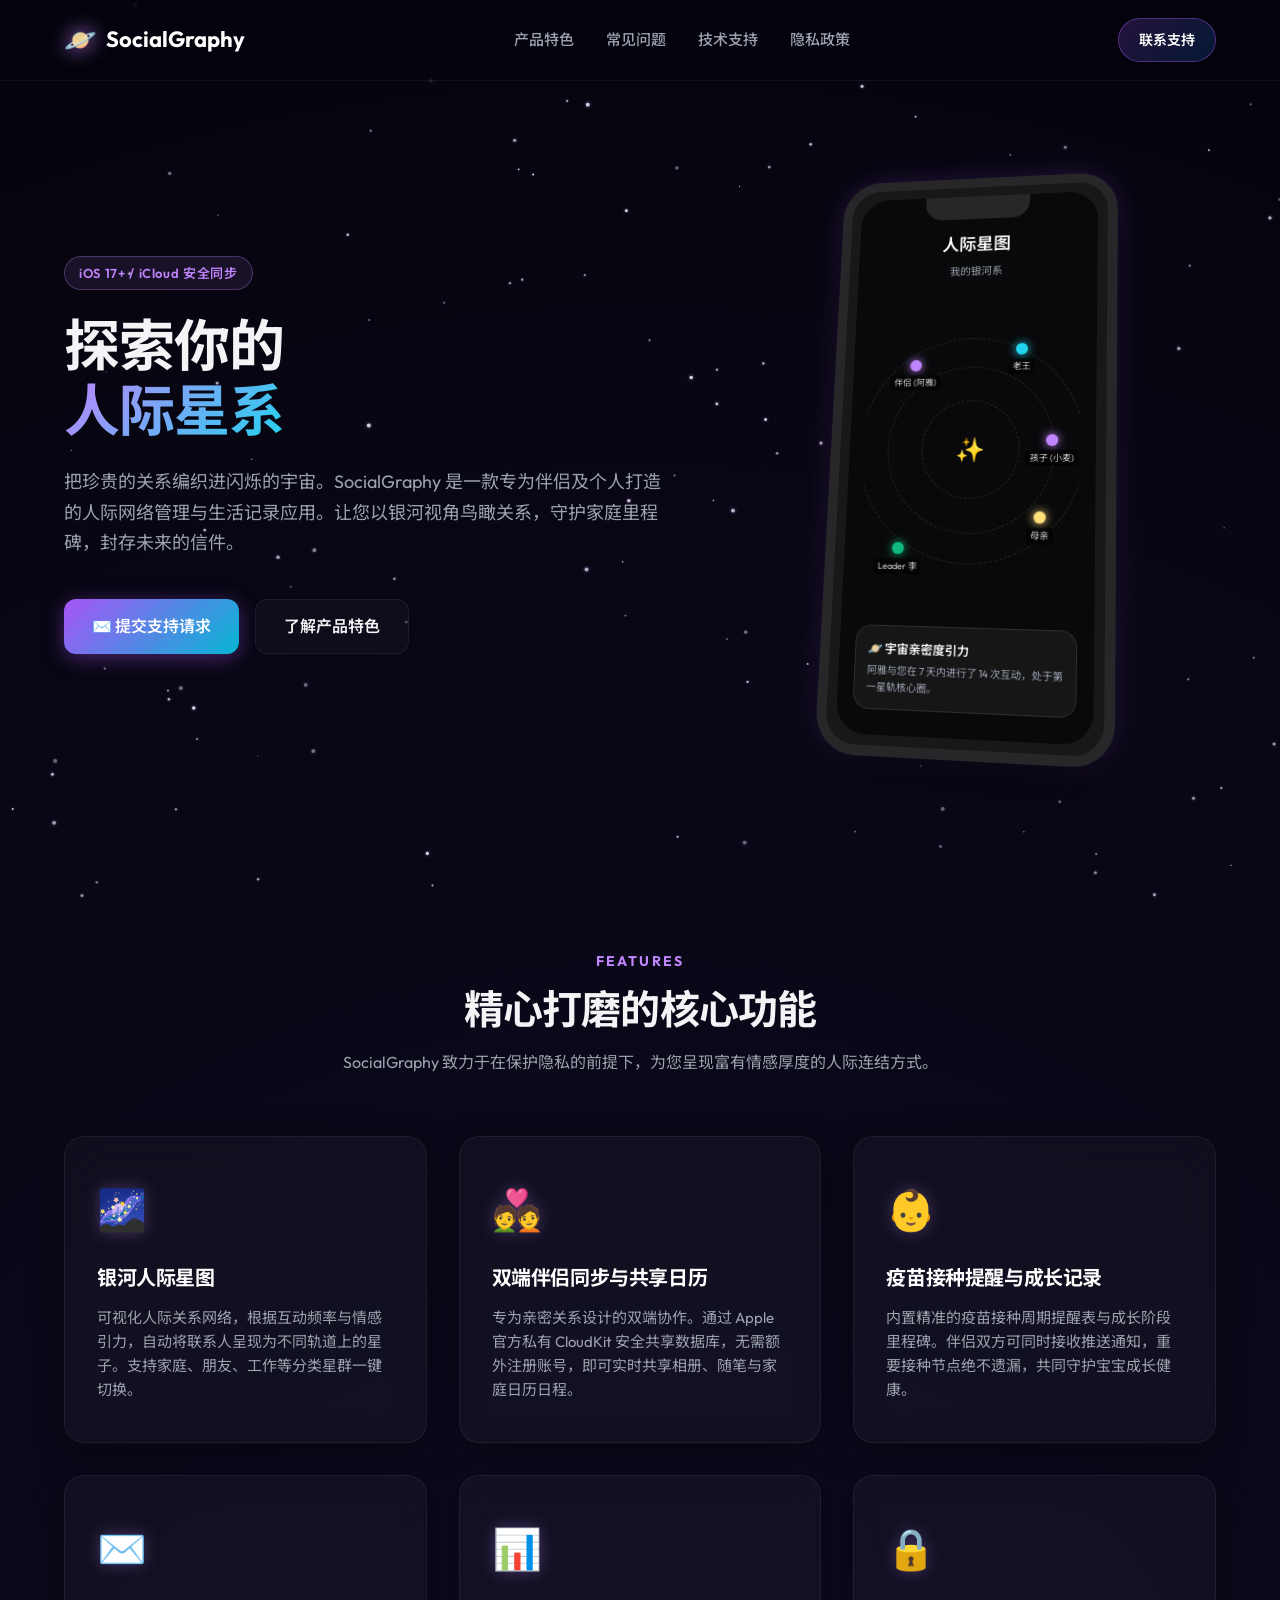
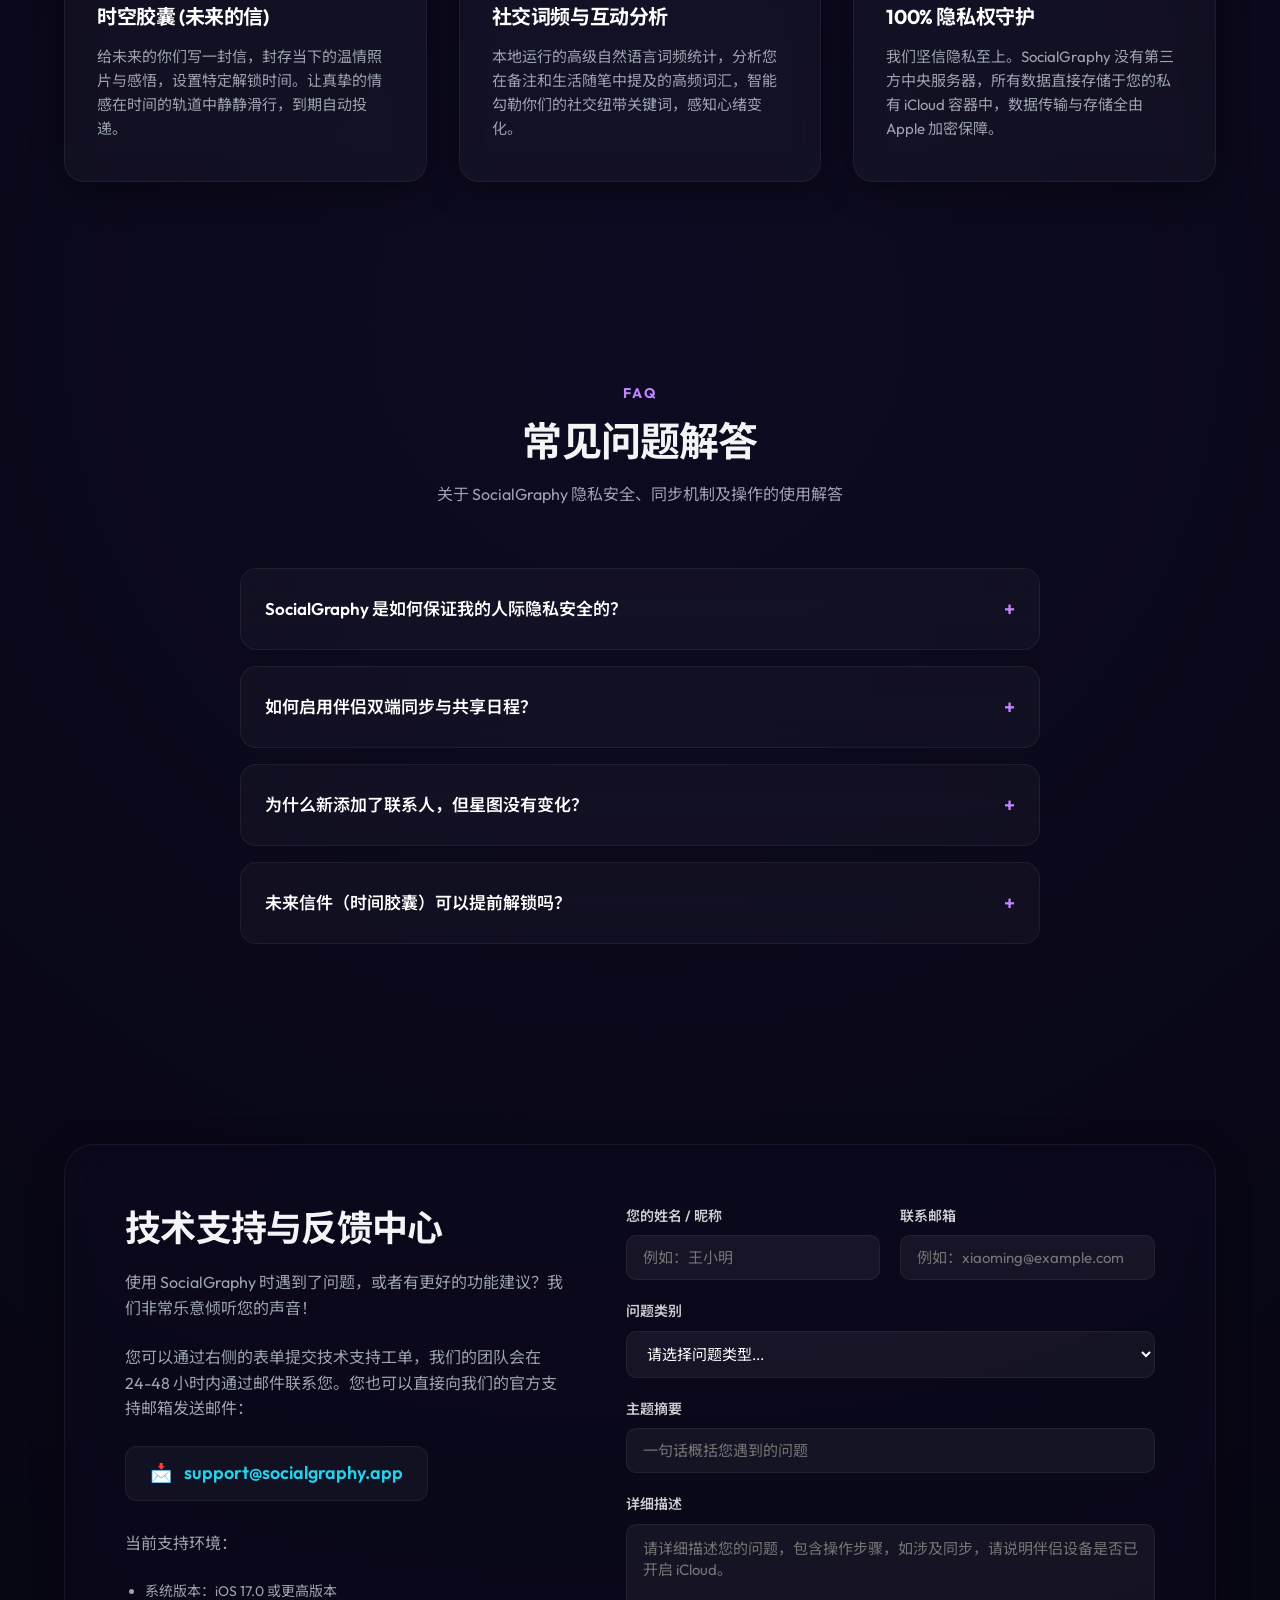
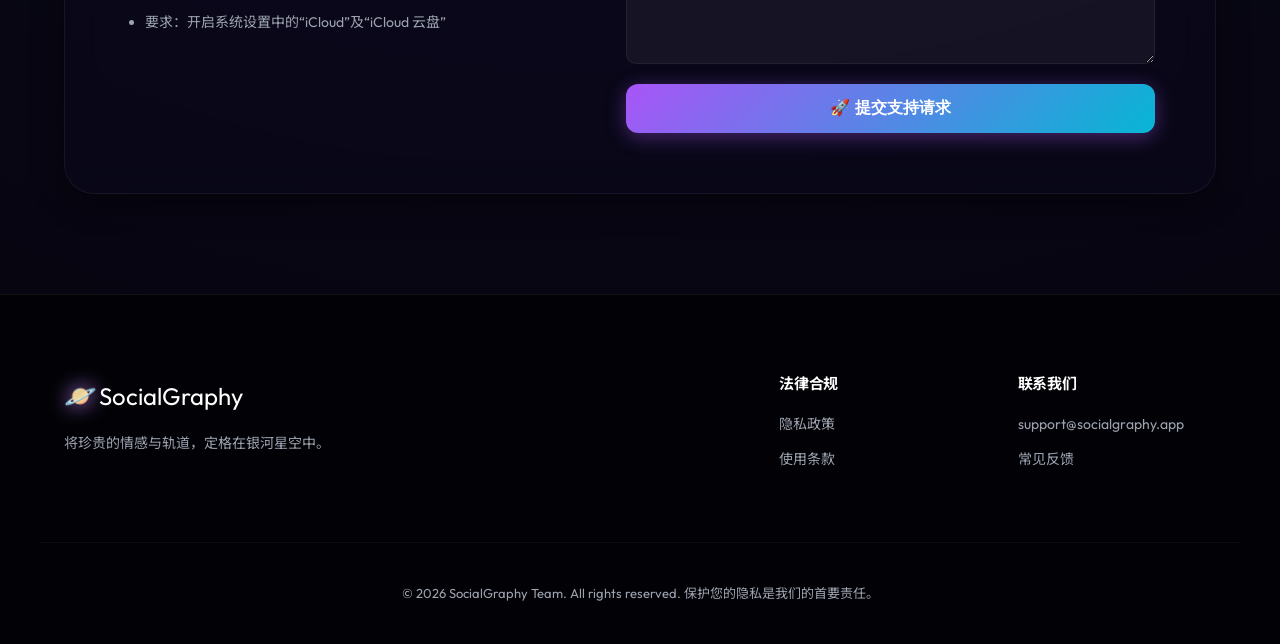
==== index.html @ 3d228f4e "Add files via upload" ====
<!DOCTYPE html>
<html lang="zh-CN">
<head>
    <meta charset="UTF-8">
    <meta name="viewport" content="width=device-width, initial-scale=1.0">
    <title>SocialGraphy - 探索你的人际星系 | 伴侣共享日历与成长记录</title>
    <meta name="description" content="SocialGraphy 是一款专为伴侣和个人打造的人际关系星图、时间胶囊与健康记录工具。通过私有 iCloud 无缝同步共享，绝不收集用户隐私。">
    <!-- Google Fonts -->
    <link rel="preconnect" href="https://fonts.googleapis.com">
    <link rel="preconnect" href="https://fonts.gstatic.com" crossorigin>
    <link href="https://fonts.googleapis.com/css2?family=Noto+Sans+SC:wght@300;400;500;700&family=Outfit:wght@300;400;500;600;700&display=swap" rel="stylesheet">
    <link rel="stylesheet" href="style.css">
</head>
<body>
    <!-- Stars Background Canvas -->
    <canvas id="stars-canvas"></canvas>

    <!-- Header Navigation -->
    <header class="header">
        <div class="container header-container">
            <a href="#" class="logo">
                <span class="logo-icon">🪐</span>
                <span class="logo-text">SocialGraphy</span>
            </a>
            <nav class="nav">
                <a href="#features" class="nav-link">产品特色</a>
                <a href="#faq" class="nav-link">常见问题</a>
                <a href="#support" class="nav-link">技术支持</a>
                <a href="privacy.html" class="nav-link">隐私政策</a>
            </nav>
            <a href="#support" class="btn-download">联系支持</a>
        </div>
    </header>

    <!-- Hero Section -->
    <section class="hero">
        <div class="container hero-container">
            <div class="hero-content">
                <span class="badge">iOS 17+ / iCloud 安全同步</span>
                <h1>探索你的<br><span class="text-gradient">人际星系</span></h1>
                <p class="hero-desc">
                    把珍贵的关系编织进闪烁的宇宙。SocialGraphy 是一款专为伴侣及个人打造的人际网络管理与生活记录应用。让您以银河视角鸟瞰关系，守护家庭里程碑，封存未来的信件。
                </p>
                <div class="hero-actions">
                    <a href="#support" class="btn btn-primary-glow">
                        <span>✉️ 提交支持请求</span>
                    </a>
                    <a href="#features" class="btn btn-secondary">
                        <span>了解产品特色</span>
                    </a>
                </div>
            </div>
            
            <div class="hero-visual">
                <div class="phone-mockup-wrapper">
                    <div class="phone-mockup">
                        <div class="phone-screen">
                            <div class="phone-notch"></div>
                            <!-- App View UI Inside Screen -->
                            <div class="app-ui">
                                <div class="app-header">
                                    <span class="app-title">人际星图</span>
                                    <span class="app-subtitle">我的银河系</span>
                                </div>
                                <div class="galaxy-viewport">
                                    <!-- Rotating orbital lines and nodes generated dynamically in CSS/JS -->
                                    <div class="orbit orbit-1"></div>
                                    <div class="orbit orbit-2"></div>
                                    <div class="orbit orbit-3"></div>
                                    <div class="galaxy-center">✨</div>
                                    <!-- Stars/Persons -->
                                    <div class="person-node p1" data-name="伴侣 (阿雅)" data-role="Family"></div>
                                    <div class="person-node p2" data-name="母亲" data-role="Family"></div>
                                    <div class="person-node p3" data-name="老王" data-role="Friend"></div>
                                    <div class="person-node p4" data-name="Leader 李" data-role="Work"></div>
                                    <div class="person-node p5" data-name="孩子 (小麦)" data-role="Family"></div>
                                </div>
                                <div class="app-card">
                                    <div class="card-title">🪐 宇宙亲密度引力</div>
                                    <p class="card-text">阿雅与您在 7 天内进行了 14 次互动，处于第一星轨核心圈。</p>
                                </div>
                            </div>
                        </div>
                    </div>
                </div>
            </div>
        </div>
    </section>

    <!-- Features Section -->
    <section id="features" class="features">
        <div class="container">
            <div class="section-header">
                <span class="section-subtitle">Features</span>
                <h2>精心打磨的核心功能</h2>
                <p>SocialGraphy 致力于在保护隐私的前提下，为您呈现富有情感厚度的人际连结方式。</p>
            </div>
            
            <div class="features-grid">
                <!-- Card 1 -->
                <div class="feature-card">
                    <div class="feature-icon">🌌</div>
                    <h3>银河人际星图</h3>
                    <p>可视化人际关系网络，根据互动频率与情感引力，自动将联系人呈现为不同轨道上的星子。支持家庭、朋友、工作等分类星群一键切换。</p>
                </div>
                <!-- Card 2 -->
                <div class="feature-card">
                    <div class="feature-icon">💑</div>
                    <h3>双端伴侣同步与共享日历</h3>
                    <p>专为亲密关系设计的双端协作。通过 Apple 官方私有 CloudKit 安全共享数据库，无需额外注册账号，即可实时共享相册、随笔与家庭日历日程。</p>
                </div>
                <!-- Card 3 -->
                <div class="feature-card">
                    <div class="feature-icon">👶</div>
                    <h3>疫苗接种提醒与成长记录</h3>
                    <p>内置精准的疫苗接种周期提醒表与成长阶段里程碑。伴侣双方可同时接收推送通知，重要接种节点绝不遗漏，共同守护宝宝成长健康。</p>
                </div>
                <!-- Card 4 -->
                <div class="feature-card">
                    <div class="feature-icon">✉️</div>
                    <h3>时空胶囊 (未来的信)</h3>
                    <p>给未来的你们写一封信，封存当下的温情照片与感悟，设置特定解锁时间。让真挚的情感在时间的轨道中静静滑行，到期自动投递。</p>
                </div>
                <!-- Card 5 -->
                <div class="feature-card">
                    <div class="feature-icon">📊</div>
                    <h3>社交词频与互动分析</h3>
                    <p>本地运行的高级自然语言词频统计，分析您在备注和生活随笔中提及的高频词汇，智能勾勒你们的社交纽带关键词，感知心绪变化。</p>
                </div>
                <!-- Card 6 -->
                <div class="feature-card">
                    <div class="feature-icon">🔒</div>
                    <h3>100% 隐私权守护</h3>
                    <p>我们坚信隐私至上。SocialGraphy 没有第三方中央服务器，所有数据直接存储于您的私有 iCloud 容器中，数据传输与存储全由 Apple 加密保障。</p>
                </div>
            </div>
        </div>
    </section>

    <!-- FAQ Section -->
    <section id="faq" class="faq">
        <div class="container">
            <div class="section-header">
                <span class="section-subtitle">FAQ</span>
                <h2>常见问题解答</h2>
                <p>关于 SocialGraphy 隐私安全、同步机制及操作的使用解答</p>
            </div>
            
            <div class="faq-list">
                <div class="faq-item">
                    <div class="faq-question">
                        <span>SocialGraphy 是如何保证我的人际隐私安全的？</span>
                        <span class="faq-toggle">+</span>
                    </div>
                    <div class="faq-answer">
                        <p>SocialGraphy 不设任何第三方服务器。您的所有通讯录联系人关系、成长照片、随笔和健康记录全部保存在您本人的设备本地以及您专属的苹果 iCloud 个人私有数据库中。作为开发者，我们完全无法获取、读取或分析您的任何个人隐私数据，一切由 Apple 强大的加密机制全程保护。</p>
                    </div>
                </div>

                <div class="faq-item">
                    <div class="faq-question">
                        <span>如何启用伴侣双端同步与共享日程？</span>
                        <span class="faq-toggle">+</span>
                    </div>
                    <div class="faq-answer">
                        <p>在 App 内部点击右上角的“设置”，选择“伴侣同步设置”。点击“发起同步邀请”，App 会生成一段安全的 iCloud 协作链接。通过 iMessage 或微信发送给您的伴侣，对方点击链接并接受协作后，双方设备将自动建立连接，日程与记录便会自动开启实时同步。</p>
                    </div>
                </div>

                <div class="faq-item">
                    <div class="faq-question">
                        <span>为什么新添加了联系人，但星图没有变化？</span>
                        <span class="faq-toggle">+</span>
                    </div>
                    <div class="faq-answer">
                        <p>“人际星图”的距离和发光度是基于您与联系人的“互动深度”（如记事次数、关联日历日程数、时间距离等）进行智能计算的。随着您在应用中记录有关该联系人的日常点滴，对应的行星就会越亮、轨道越靠近中心。这是一个需要您日常记录逐渐养成的动态星图。</p>
                    </div>
                </div>

                <div class="faq-item">
                    <div class="faq-question">
                        <span>未来信件（时间胶囊）可以提前解锁吗？</span>
                        <span class="faq-toggle">+</span>
                    </div>
                    <div class="faq-answer">
                        <p>不能。为了维持时间仪式的神秘感和厚重感，封存后的未来信件在设定的解锁时间到达之前是无法读取内容的。到期后，系统会向您和伴侣推送通知，信件将自动解锁呈现。</p>
                    </div>
                </div>
            </div>
        </div>
    </section>

    <!-- Support Section -->
    <section id="support" class="support">
        <div class="container">
            <div class="support-wrapper">
                <div class="support-info">
                    <h2>技术支持与反馈中心</h2>
                    <p>使用 SocialGraphy 时遇到了问题，或者有更好的功能建议？我们非常乐意倾听您的声音！</p>
                    <p>您可以通过右侧的表单提交技术支持工单，我们的团队会在 24-48 小时内通过邮件联系您。您也可以直接向我们的官方支持邮箱发送邮件：</p>
                    <div class="support-email">
                        <span>📩</span> <a href="mailto:support@socialgraphy.app">support@socialgraphy.app</a>
                    </div>
                    <div class="support-appstore">
                        <p>当前支持环境：</p>
                        <ul>
                            <li>系统版本：iOS 17.0 或更高版本</li>
                            <li>要求：开启系统设置中的“iCloud”及“iCloud 云盘”</li>
                        </ul>
                    </div>
                </div>
                
                <div class="support-form-container">
                    <form id="support-form" class="support-form">
                        <div class="form-row">
                            <div class="form-group">
                                <label for="name">您的姓名 / 昵称</label>
                                <input type="text" id="name" required placeholder="例如：王小明">
                            </div>
                            <div class="form-group">
                                <label for="email">联系邮箱</label>
                                <input type="email" id="email" required placeholder="例如：xiaoming@example.com">
                            </div>
                        </div>
                        
                        <div class="form-group">
                            <label for="category">问题类别</label>
                            <select id="category" required>
                                <option value="" disabled selected>请选择问题类型...</option>
                                <option value="bug">Bug 汇报 (程序闪退/异常)</option>
                                <option value="sync">同步问题 (iCloud / 伴侣同步失败)</option>
                                <option value="feature">功能建议 (希望增加新功能)</option>
                                <option value="refund">退款或账单咨询</option>
                                <option value="other">其他问题</option>
                            </select>
                        </div>
                        
                        <div class="form-group">
                            <label for="subject">主题摘要</label>
                            <input type="text" id="subject" required placeholder="一句话概括您遇到的问题">
                        </div>
                        
                        <div class="form-group">
                            <label for="message">详细描述</label>
                            <textarea id="message" rows="6" required placeholder="请详细描述您的问题，包含操作步骤，如涉及同步，请说明伴侣设备是否已开启 iCloud。"></textarea>
                        </div>
                        
                        <button type="submit" class="btn btn-primary-glow btn-block" id="btn-submit-support">
                            <span>🚀 提交支持请求</span>
                        </button>
                    </form>
                    
                    <!-- Form Success Message -->
                    <div id="form-success" class="form-success-card hidden">
                        <div class="success-icon">✨</div>
                        <h3>提交成功！</h3>
                        <p>您的支持请求已被记录。系统已分配工单，我们将会在 24 小时内发送邮件回复至您填写的联系邮箱。</p>
                        <button class="btn btn-secondary btn-sm" id="btn-reset-form">填写新工单</button>
                    </div>
                </div>
            </div>
        </div>
    </section>

    <!-- Footer -->
    <footer class="footer">
        <div class="container footer-container">
            <div class="footer-brand">
                <span class="logo-icon">🪐</span>
                <span class="logo-text">SocialGraphy</span>
                <p>将珍贵的情感与轨道，定格在银河星空中。</p>
            </div>
            <div class="footer-links">
                <div class="footer-column">
                    <h4>法律合规</h4>
                    <a href="privacy.html">隐私政策</a>
                    <a href="#">使用条款</a>
                </div>
                <div class="footer-column">
                    <h4>联系我们</h4>
                    <a href="mailto:support@socialgraphy.app">support@socialgraphy.app</a>
                    <a href="#support">常见反馈</a>
                </div>
            </div>
        </div>
        <div class="container footer-bottom">
            <p>&copy; 2026 SocialGraphy Team. All rights reserved. 保护您的隐私是我们的首要责任。</p>
        </div>
    </footer>

    <script src="script.js"></script>
</body>
</html>
---- style.css ----
/* ==========================================================================
   SocialGraphy Website Stylesheet
   Theme: Cosmic Space & Glassmorphism
   ========================================================================== */

/* Custom CSS Variables & Tokens */
:root {
    --bg-dark: #05040d;
    --bg-deep-space: radial-gradient(circle at 50% 50%, #0d0b21 0%, #05040d 100%);
    --accent-glow: rgba(192, 132, 252, 0.15);
    
    --primary: #c084fc;      /* Nebula Purple */
    --primary-hover: #d8b4fe;
    --secondary: #22d3ee;    /* Cyan Star */
    --gold: #ffdf7a;         /* Star Gold */
    --text-main: #f3f4f6;
    --text-muted: #9ca3af;
    --card-bg: rgba(255, 255, 255, 0.03);
    --card-border: rgba(255, 255, 255, 0.06);
    --card-glow: 0 8px 32px 0 rgba(0, 0, 0, 0.37);
    --glass-blur: blur(16px);
    
    --font-sans: 'Outfit', 'Noto Sans SC', -apple-system, BlinkMacSystemFont, "Segoe UI", Roboto, sans-serif;
    --transition: all 0.3s cubic-bezier(0.4, 0, 0.2, 1);
}

/* Reset & Base Elements */
* {
    margin: 0;
    padding: 0;
    box-sizing: border-box;
    scroll-behavior: smooth;
}

body {
    background-color: var(--bg-dark);
    background-image: var(--bg-deep-space);
    color: var(--text-main);
    font-family: var(--font-sans);
    line-height: 1.6;
    overflow-x: hidden;
    position: relative;
}

/* Background Stars Canvas */
#stars-canvas {
    position: fixed;
    top: 0;
    left: 0;
    width: 100%;
    height: 100%;
    z-index: -1;
    pointer-events: none;
}

/* Container */
.container {
    width: 100%;
    max-width: 1200px;
    margin: 0 auto;
    padding: 0 24px;
}

.container-narrow {
    max-width: 800px;
}

/* Typography & Text Gradients */
h1, h2, h3, h4 {
    font-weight: 700;
    letter-spacing: -0.02em;
    line-height: 1.25;
}

.text-gradient {
    background: linear-gradient(135deg, var(--primary) 0%, var(--secondary) 100%);
    -webkit-background-clip: text;
    -webkit-text-fill-color: transparent;
    background-clip: text;
}

p {
    color: var(--text-muted);
}

/* Buttons */
.btn {
    display: inline-flex;
    align-items: center;
    justify-content: center;
    padding: 14px 28px;
    border-radius: 12px;
    font-size: 16px;
    font-weight: 600;
    text-decoration: none;
    cursor: pointer;
    transition: var(--transition);
}

.btn-block {
    display: flex;
    width: 100%;
}

.btn-primary-glow {
    background: linear-gradient(135deg, #a855f7 0%, #06b6d4 100%);
    color: #fff;
    border: none;
    box-shadow: 0 4px 20px rgba(168, 85, 247, 0.4);
    position: relative;
    overflow: hidden;
}

.btn-primary-glow::after {
    content: '';
    position: absolute;
    top: 0;
    left: 0;
    width: 100%;
    height: 100%;
    background: linear-gradient(135deg, #06b6d4 0%, #a855f7 100%);
    opacity: 0;
    transition: var(--transition);
    z-index: 1;
}

.btn-primary-glow:hover::after {
    opacity: 1;
}

.btn-primary-glow span {
    position: relative;
    z-index: 2;
}

.btn-primary-glow:hover {
    transform: translateY(-2px);
    box-shadow: 0 6px 24px rgba(168, 85, 247, 0.6);
}

.btn-secondary {
    background: var(--card-bg);
    color: var(--text-main);
    border: 1px solid var(--card-border);
    backdrop-filter: var(--glass-blur);
}

.btn-secondary:hover {
    background: rgba(255, 255, 255, 0.08);
    border-color: rgba(255, 255, 255, 0.2);
    transform: translateY(-2px);
}

.btn-sm {
    padding: 8px 16px;
    font-size: 14px;
}

/* Header & Nav */
.header {
    position: fixed;
    top: 0;
    left: 0;
    width: 100%;
    z-index: 100;
    border-bottom: 1px solid var(--card-border);
    background: rgba(5, 4, 13, 0.7);
    backdrop-filter: blur(12px);
    transition: var(--transition);
}

.header-container {
    height: 80px;
    display: flex;
    align-items: center;
    justify-content: space-between;
}

.logo {
    display: flex;
    align-items: center;
    gap: 10px;
    text-decoration: none;
    color: #fff;
    font-size: 22px;
    font-weight: 700;
}

.logo-icon {
    font-size: 26px;
    filter: drop-shadow(0 0 10px var(--primary));
}

.nav {
    display: flex;
    gap: 32px;
}

.nav-link {
    text-decoration: none;
    color: var(--text-muted);
    font-weight: 500;
    transition: var(--transition);
    font-size: 15px;
}

.nav-link:hover, .nav-link.active {
    color: var(--primary);
}

.btn-download {
    background: linear-gradient(135deg, rgba(168, 85, 247, 0.2) 0%, rgba(6, 118, 212, 0.2) 100%);
    border: 1px solid rgba(168, 85, 247, 0.4);
    color: #fff;
    padding: 10px 20px;
    border-radius: 30px;
    font-size: 14px;
    font-weight: 600;
    text-decoration: none;
    transition: var(--transition);
}

.btn-download:hover {
    background: linear-gradient(135deg, rgba(168, 85, 247, 0.4) 0%, rgba(6, 118, 212, 0.4) 100%);
    box-shadow: 0 0 15px rgba(168, 85, 247, 0.3);
    transform: scale(1.03);
}

/* Hero Section */
.hero {
    padding-top: 160px;
    padding-bottom: 100px;
    position: relative;
}

.hero-container {
    display: grid;
    grid-template-columns: 1.1fr 0.9fr;
    gap: 60px;
    align-items: center;
}

.badge {
    background: rgba(192, 132, 252, 0.1);
    border: 1px solid rgba(192, 132, 252, 0.3);
    color: var(--primary);
    padding: 6px 14px;
    border-radius: 50px;
    font-size: 13px;
    font-weight: 600;
    display: inline-block;
    margin-bottom: 24px;
    letter-spacing: 0.05em;
}

.hero h1 {
    font-size: 56px;
    line-height: 1.15;
    margin-bottom: 24px;
}

.hero-desc {
    font-size: 18px;
    margin-bottom: 40px;
    line-height: 1.7;
}

.hero-actions {
    display: flex;
    gap: 16px;
}

/* Phone Mockup Showcase */
.hero-visual {
    display: flex;
    justify-content: center;
    perspective: 1000px;
}

.phone-mockup-wrapper {
    transform: rotateY(-10deg) rotateX(10deg);
    transition: var(--transition);
}

.phone-mockup-wrapper:hover {
    transform: rotateY(-2deg) rotateX(4deg);
}

.phone-mockup {
    width: 290px;
    height: 590px;
    background: #18181b;
    border: 10px solid #27272a;
    border-radius: 40px;
    box-shadow: 0 25px 50px -12px rgba(0, 0, 0, 0.7), 0 0 30px rgba(168, 85, 247, 0.2);
    position: relative;
    padding: 10px;
}

.phone-notch {
    position: absolute;
    top: 0;
    left: 50%;
    transform: translateX(-50%);
    width: 110px;
    height: 25px;
    background: #27272a;
    border-bottom-left-radius: 18px;
    border-bottom-right-radius: 18px;
    z-index: 10;
}

.phone-screen {
    width: 100%;
    height: 100%;
    background: #09090b;
    border-radius: 30px;
    overflow: hidden;
    position: relative;
}

/* App UI Inside Phone Mockup */
.app-ui {
    padding: 24px 16px;
    height: 100%;
    display: flex;
    flex-direction: column;
    justify-content: space-between;
}

.app-header {
    text-align: center;
    margin-top: 15px;
}

.app-title {
    display: block;
    color: #fff;
    font-size: 18px;
    font-weight: 600;
}

.app-subtitle {
    color: var(--text-muted);
    font-size: 11px;
}

.galaxy-viewport {
    flex-grow: 1;
    position: relative;
    margin: 20px 0;
    display: flex;
    align-items: center;
    justify-content: center;
    overflow: hidden;
}

.galaxy-center {
    font-size: 24px;
    animation: pulse 2s infinite ease-in-out;
    z-index: 5;
}

.orbit {
    position: absolute;
    border: 1px dashed rgba(255, 255, 255, 0.12);
    border-radius: 50%;
}

.orbit-1 {
    width: 100px;
    height: 100px;
    animation: rotate-orbit 15s linear infinite;
}

.orbit-2 {
    width: 170px;
    height: 170px;
    animation: rotate-orbit 25s linear infinite reverse;
}

.orbit-3 {
    width: 230px;
    height: 230px;
    animation: rotate-orbit 40s linear infinite;
}

.person-node {
    position: absolute;
    width: 12px;
    height: 12px;
    border-radius: 50%;
    background: var(--secondary);
    box-shadow: 0 0 10px var(--secondary);
}

.person-node::after {
    content: attr(data-name);
    position: absolute;
    top: 16px;
    left: 50%;
    transform: translateX(-50%);
    font-size: 9px;
    white-space: nowrap;
    color: rgba(255, 255, 255, 0.8);
    background: rgba(0,0,0,0.5);
    padding: 1px 4px;
    border-radius: 4px;
}

.p1 {
    top: 20%;
    left: 20%;
    background: var(--primary);
    box-shadow: 0 0 10px var(--primary);
}

.p2 {
    top: 70%;
    left: 80%;
    background: var(--gold);
    box-shadow: 0 0 10px var(--gold);
}

.p3 {
    top: 15%;
    left: 70%;
}

.p4 {
    top: 80%;
    left: 15%;
    background: #10b981;
    box-shadow: 0 0 10px #10b981;
}

.p5 {
    top: 45%;
    left: 85%;
    background: var(--primary);
    box-shadow: 0 0 10px var(--primary);
}

.app-card {
    background: rgba(255, 255, 255, 0.05);
    border: 1px solid rgba(255, 255, 255, 0.1);
    padding: 12px;
    border-radius: 16px;
    backdrop-filter: blur(8px);
}

.card-title {
    color: #fff;
    font-size: 12px;
    font-weight: 600;
    margin-bottom: 4px;
}

.card-text {
    font-size: 10px;
    color: var(--text-muted);
}

/* Animations */
@keyframes rotate-orbit {
    from { transform: rotate(0deg); }
    to { transform: rotate(360deg); }
}

@keyframes pulse {
    0% { transform: scale(1); filter: drop-shadow(0 0 2px var(--primary)); }
    50% { transform: scale(1.15); filter: drop-shadow(0 0 10px var(--primary)); }
    100% { transform: scale(1); filter: drop-shadow(0 0 2px var(--primary)); }
}

/* Section Header */
.section-header {
    text-align: center;
    max-width: 600px;
    margin: 0 auto 60px auto;
}

.section-subtitle {
    font-size: 14px;
    text-transform: uppercase;
    letter-spacing: 0.15em;
    color: var(--primary);
    font-weight: 700;
    margin-bottom: 12px;
    display: block;
}

.section-header h2 {
    font-size: 40px;
    margin-bottom: 16px;
}

/* Features Grid */
.features {
    padding: 100px 0;
    position: relative;
}

.features-grid {
    display: grid;
    grid-template-columns: repeat(3, 1fr);
    gap: 32px;
}

.feature-card {
    background: var(--card-bg);
    border: 1px solid var(--card-border);
    padding: 40px 32px;
    border-radius: 20px;
    backdrop-filter: var(--glass-blur);
    box-shadow: var(--card-glow);
    transition: var(--transition);
}

.feature-card:hover {
    transform: translateY(-8px);
    border-color: rgba(192, 132, 252, 0.4);
    box-shadow: 0 12px 40px rgba(168, 85, 247, 0.15);
}

.feature-icon {
    font-size: 40px;
    margin-bottom: 24px;
    filter: drop-shadow(0 0 8px rgba(192, 132, 252, 0.3));
}

.feature-card h3 {
    font-size: 20px;
    margin-bottom: 16px;
    color: #fff;
}

.feature-card p {
    font-size: 15px;
    line-height: 1.6;
}

/* FAQ Section */
.faq {
    padding: 100px 0;
    position: relative;
}

.faq-list {
    max-width: 800px;
    margin: 0 auto;
    display: flex;
    flex-direction: column;
    gap: 16px;
}

.faq-item {
    background: var(--card-bg);
    border: 1px solid var(--card-border);
    border-radius: 16px;
    overflow: hidden;
    backdrop-filter: var(--glass-blur);
    transition: var(--transition);
}

.faq-question {
    padding: 24px;
    display: flex;
    justify-content: space-between;
    align-items: center;
    font-size: 17px;
    font-weight: 600;
    cursor: pointer;
    user-select: none;
    color: #fff;
}

.faq-toggle {
    font-size: 20px;
    color: var(--primary);
    transition: var(--transition);
}

.faq-answer {
    padding: 0 24px;
    max-height: 0;
    overflow: hidden;
    transition: max-height 0.3s cubic-bezier(0, 1, 0, 1), padding 0.3s ease;
}

.faq-answer p {
    padding-bottom: 24px;
    font-size: 15px;
    line-height: 1.7;
}

.faq-item.active {
    border-color: rgba(192, 132, 252, 0.3);
}

.faq-item.active .faq-answer {
    max-height: 500px; /* arbitrary height to slide down */
    padding-top: 8px;
    transition: max-height 0.3s cubic-bezier(1, 0, 1, 0), padding 0.3s ease;
}

.faq-item.active .faq-toggle {
    transform: rotate(45deg);
}

/* Support Form Section */
.support {
    padding: 100px 0;
    position: relative;
}

.support-wrapper {
    display: grid;
    grid-template-columns: 1fr 1.2fr;
    gap: 60px;
    background: rgba(13, 11, 33, 0.4);
    border: 1px solid var(--card-border);
    border-radius: 30px;
    padding: 60px;
    backdrop-filter: var(--glass-blur);
    box-shadow: var(--card-glow);
}

.support-info h2 {
    font-size: 36px;
    margin-bottom: 20px;
}

.support-info p {
    margin-bottom: 24px;
    font-size: 16px;
}

.support-email {
    display: inline-flex;
    align-items: center;
    gap: 12px;
    background: rgba(255,255,255,0.04);
    border: 1px solid var(--card-border);
    padding: 12px 24px;
    border-radius: 12px;
    font-size: 18px;
    font-weight: 600;
    margin-bottom: 30px;
}

.support-email a {
    color: var(--secondary);
    text-decoration: none;
    transition: var(--transition);
}

.support-email a:hover {
    color: #fff;
    text-shadow: 0 0 10px var(--secondary);
}

.support-appstore ul {
    margin-top: 12px;
    padding-left: 20px;
    color: var(--text-muted);
}

.support-appstore li {
    margin-bottom: 8px;
    font-size: 14px;
}

/* Forms */
.support-form-container {
    position: relative;
    min-height: 400px;
}

.support-form {
    display: flex;
    flex-direction: column;
    gap: 20px;
    transition: var(--transition);
}

.form-row {
    display: grid;
    grid-template-columns: 1fr 1fr;
    gap: 20px;
}

.form-group {
    display: flex;
    flex-direction: column;
    gap: 8px;
}

.form-group label {
    font-size: 14px;
    font-weight: 600;
    color: rgba(255, 255, 255, 0.8);
}

.form-group input,
.form-group select,
.form-group textarea {
    background: rgba(255, 255, 255, 0.05);
    border: 1px solid var(--card-border);
    border-radius: 10px;
    padding: 12px 16px;
    color: #fff;
    font-family: var(--font-sans);
    font-size: 15px;
    transition: var(--transition);
}

.form-group input:focus,
.form-group select:focus,
.form-group textarea:focus {
    outline: none;
    border-color: var(--primary);
    background: rgba(255, 255, 255, 0.08);
    box-shadow: 0 0 10px rgba(192, 132, 252, 0.2);
}

.form-group select option {
    background: var(--bg-dark);
    color: #fff;
}

/* Form Success State */
.form-success-card {
    display: flex;
    flex-direction: column;
    align-items: center;
    justify-content: center;
    text-align: center;
    padding: 40px;
    background: rgba(255, 255, 255, 0.02);
    border: 1px dashed rgba(192, 132, 252, 0.3);
    border-radius: 20px;
    height: 100%;
    animation: fadeIn 0.5s ease;
}

.form-success-card.hidden, .support-form.hidden {
    display: none !important;
}

.success-icon {
    font-size: 60px;
    margin-bottom: 20px;
    animation: bounce 1s ease infinite alternate;
}

.form-success-card h3 {
    font-size: 24px;
    margin-bottom: 12px;
    color: #fff;
}

.form-success-card p {
    font-size: 15px;
    max-width: 320px;
    margin-bottom: 24px;
}

@keyframes fadeIn {
    from { opacity: 0; transform: scale(0.95); }
    to { opacity: 1; transform: scale(1); }
}

@keyframes bounce {
    from { transform: translateY(0); }
    to { transform: translateY(-10px); }
}

/* Privacy Section */
.privacy-section {
    padding-top: 160px;
    padding-bottom: 100px;
}

.privacy-card {
    background: var(--card-bg);
    border: 1px solid var(--card-border);
    padding: 60px;
    border-radius: 30px;
    backdrop-filter: var(--glass-blur);
    box-shadow: var(--card-glow);
}

.privacy-header {
    text-align: center;
    margin-bottom: 40px;
}

.privacy-header h1 {
    font-size: 40px;
    margin-bottom: 12px;
}

.last-updated {
    font-size: 14px;
}

.privacy-body h2 {
    font-size: 22px;
    margin-top: 36px;
    margin-bottom: 16px;
    color: #fff;
}

.privacy-body p, .privacy-body li {
    font-size: 15px;
    line-height: 1.8;
    margin-bottom: 16px;
    color: #d1d5db;
}

.privacy-body ul {
    padding-left: 24px;
    margin-bottom: 20px;
}

.privacy-body li {
    margin-bottom: 8px;
}

.divider {
    border: 0;
    height: 1px;
    background: linear-gradient(to right, rgba(255,255,255,0), rgba(255,255,255,0.1) 50%, rgba(255,255,255,0));
    margin: 30px 0;
}

/* Privacy Table Styling */
.privacy-body table {
    width: 100%;
    border-collapse: collapse;
    margin: 24px 0;
}

.privacy-body th, .privacy-body td {
    padding: 12px 16px;
    text-align: left;
    border-bottom: 1px solid rgba(255,255,255,0.06);
    font-size: 14px;
}

.privacy-body th {
    background: rgba(255,255,255,0.02);
    color: #fff;
    font-weight: 600;
}

.privacy-body td {
    color: #d1d5db;
}

.contact-info {
    background: rgba(255,255,255,0.02);
    border-left: 4px solid var(--primary);
    padding: 16px 20px;
    border-radius: 0 10px 10px 0;
}

.contact-info a {
    color: var(--secondary);
    text-decoration: none;
}

.contact-info a:hover {
    text-decoration: underline;
}

/* Footer */
.footer {
    border-top: 1px solid var(--card-border);
    background: #020206;
    padding: 80px 0 40px 0;
}

.footer-container {
    display: grid;
    grid-template-columns: 1.5fr 1fr;
    gap: 60px;
    margin-bottom: 60px;
}

.footer-brand .logo-text {
    font-size: 24px;
    color: #fff;
}

.footer-brand p {
    margin-top: 16px;
    font-size: 14px;
    max-width: 320px;
}

.footer-links {
    display: grid;
    grid-template-columns: 1fr 1fr;
    gap: 40px;
}

.footer-column h4 {
    color: #fff;
    font-size: 15px;
    margin-bottom: 20px;
}

.footer-column a {
    display: block;
    color: var(--text-muted);
    text-decoration: none;
    font-size: 14px;
    margin-bottom: 12px;
    transition: var(--transition);
}

.footer-column a:hover {
    color: var(--primary);
}

.footer-bottom {
    border-top: 1px solid rgba(255, 255, 255, 0.04);
    padding-top: 40px;
    text-align: center;
}

.footer-bottom p {
    font-size: 13px;
}

/* ==========================================================================
   Responsive Media Queries
   ========================================================================== */

/* Tablet Layout */
@media (max-width: 1024px) {
    .hero-container {
        grid-template-columns: 1fr;
        gap: 60px;
        text-align: center;
    }
    
    .hero-content {
        display: flex;
        flex-direction: column;
        align-items: center;
    }
    
    .hero-actions {
        justify-content: center;
    }
    
    .features-grid {
        grid-template-columns: repeat(2, 1fr);
    }
    
    .support-wrapper {
        grid-template-columns: 1fr;
        gap: 40px;
        padding: 40px;
    }
}

/* Mobile Layout */
@media (max-width: 768px) {
    .header-container {
        height: 70px;
    }
    
    .nav {
        display: none; /* simple toggle or drawer fallback - for simple landing pages, hide nav elements */
    }
    
    .hero {
        padding-top: 120px;
        padding-bottom: 60px;
    }
    
    .hero h1 {
        font-size: 40px;
    }
    
    .hero-desc {
        font-size: 16px;
    }
    
    .features-grid {
        grid-template-columns: 1fr;
    }
    
    .privacy-card {
        padding: 30px 20px;
    }
    
    .privacy-header h1 {
        font-size: 30px;
    }
    
    .footer-container {
        grid-template-columns: 1fr;
        gap: 40px;
    }
    
    .footer-links {
        grid-template-columns: 1fr 1fr;
    }
    
    .form-row {
        grid-template-columns: 1fr;
    }
}
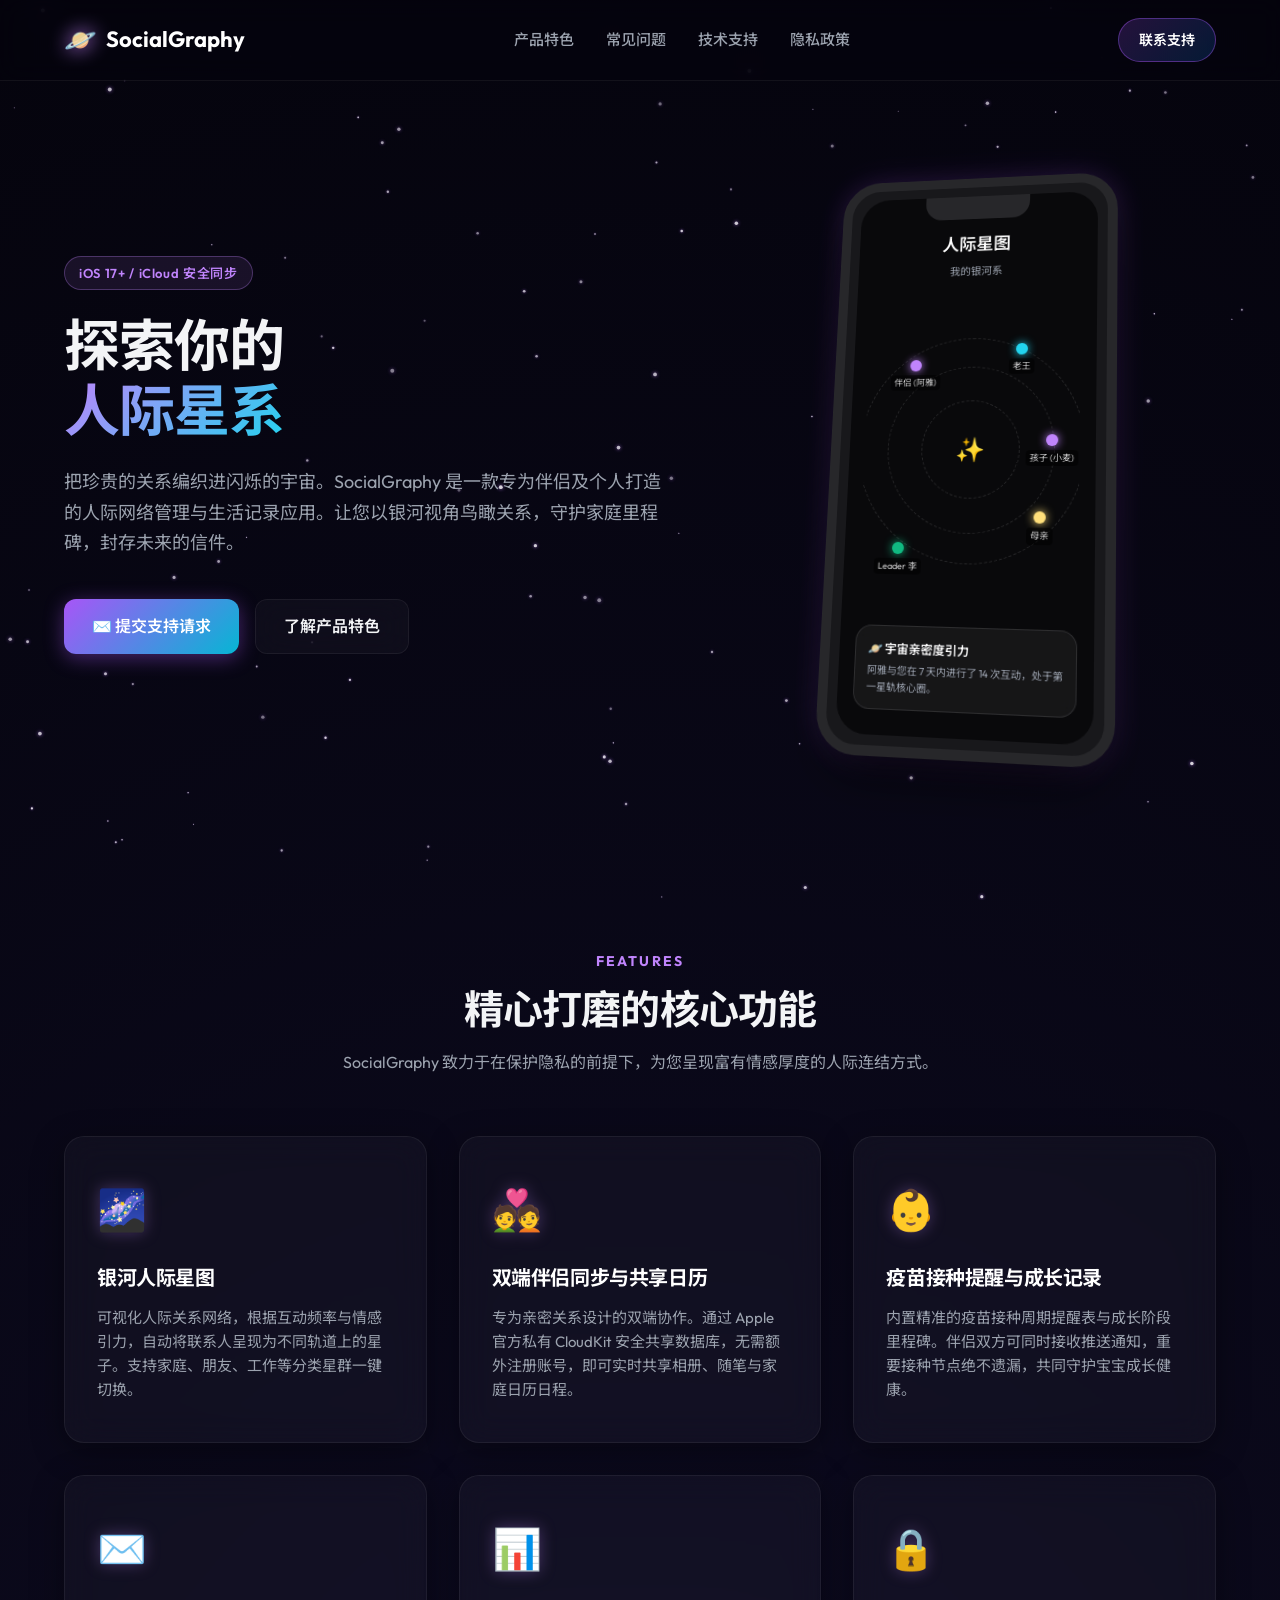
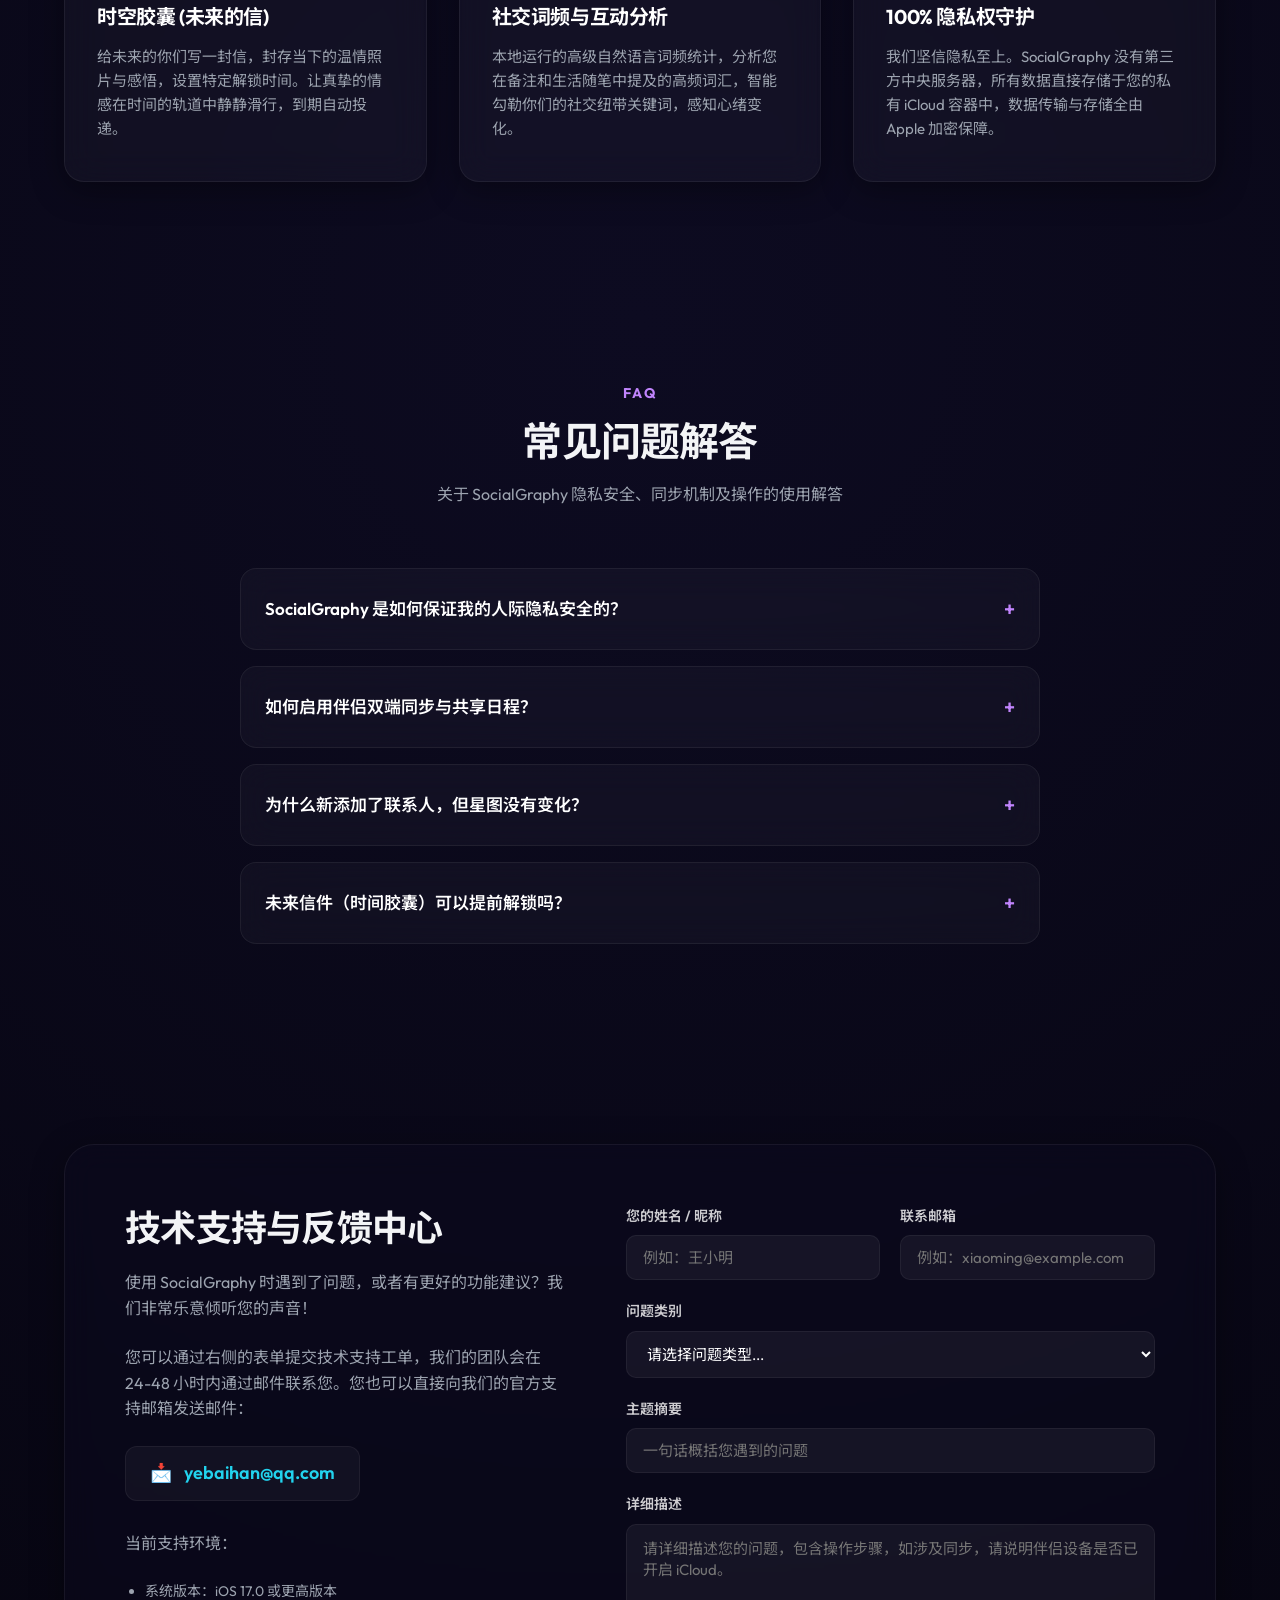
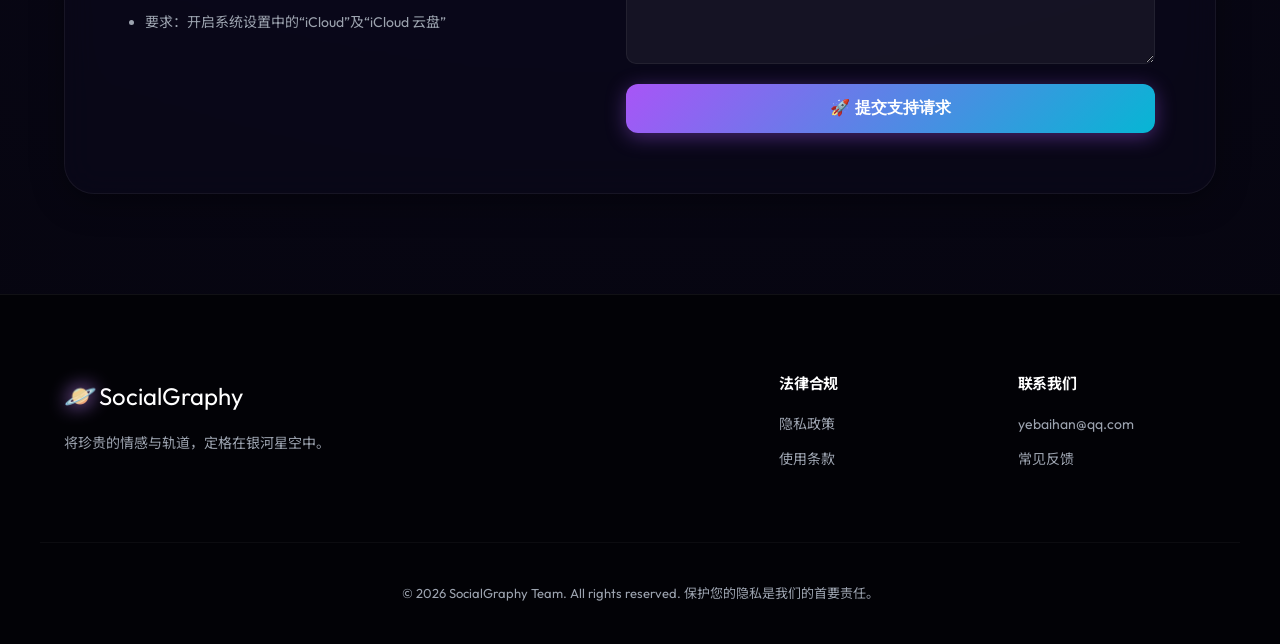
==== commit 885ccfcf: "Add files via upload" ====
--- a/index.html
+++ b/index.html
@@ -199,7 +199,7 @@
                     <p>使用 SocialGraphy 时遇到了问题，或者有更好的功能建议？我们非常乐意倾听您的声音！</p>
                     <p>您可以通过右侧的表单提交技术支持工单，我们的团队会在 24-48 小时内通过邮件联系您。您也可以直接向我们的官方支持邮箱发送邮件：</p>
                     <div class="support-email">
-                        <span>📩</span> <a href="mailto:support@socialgraphy.app">support@socialgraphy.app</a>
+                        <span>📩</span> <a href="mailto:yebaihan@qq.com">yebaihan@qq.com</a>
                     </div>
                     <div class="support-appstore">
                         <p>当前支持环境：</p>
@@ -278,7 +278,7 @@
                 </div>
                 <div class="footer-column">
                     <h4>联系我们</h4>
-                    <a href="mailto:support@socialgraphy.app">support@socialgraphy.app</a>
+                    <a href="mailto:yebaihan@qq.com">yebaihan@qq.com</a>
                     <a href="#support">常见反馈</a>
                 </div>
             </div>
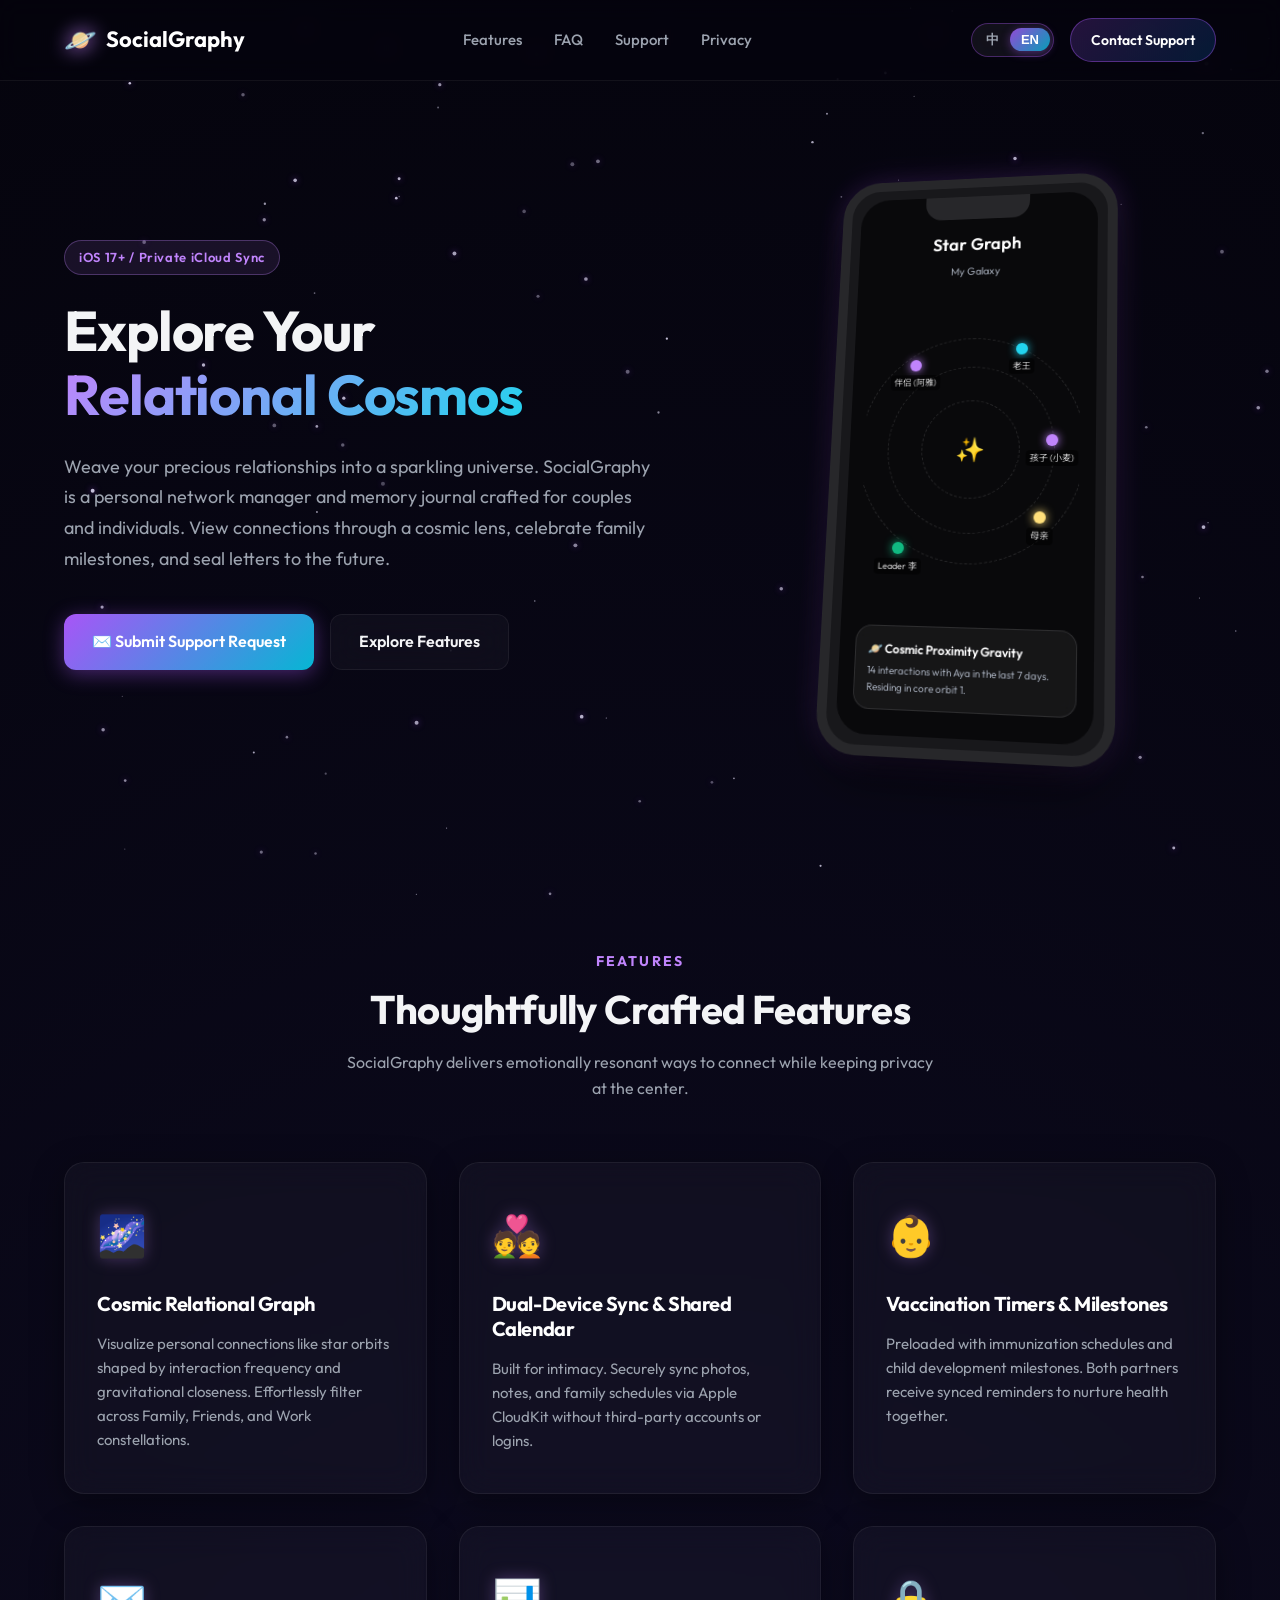
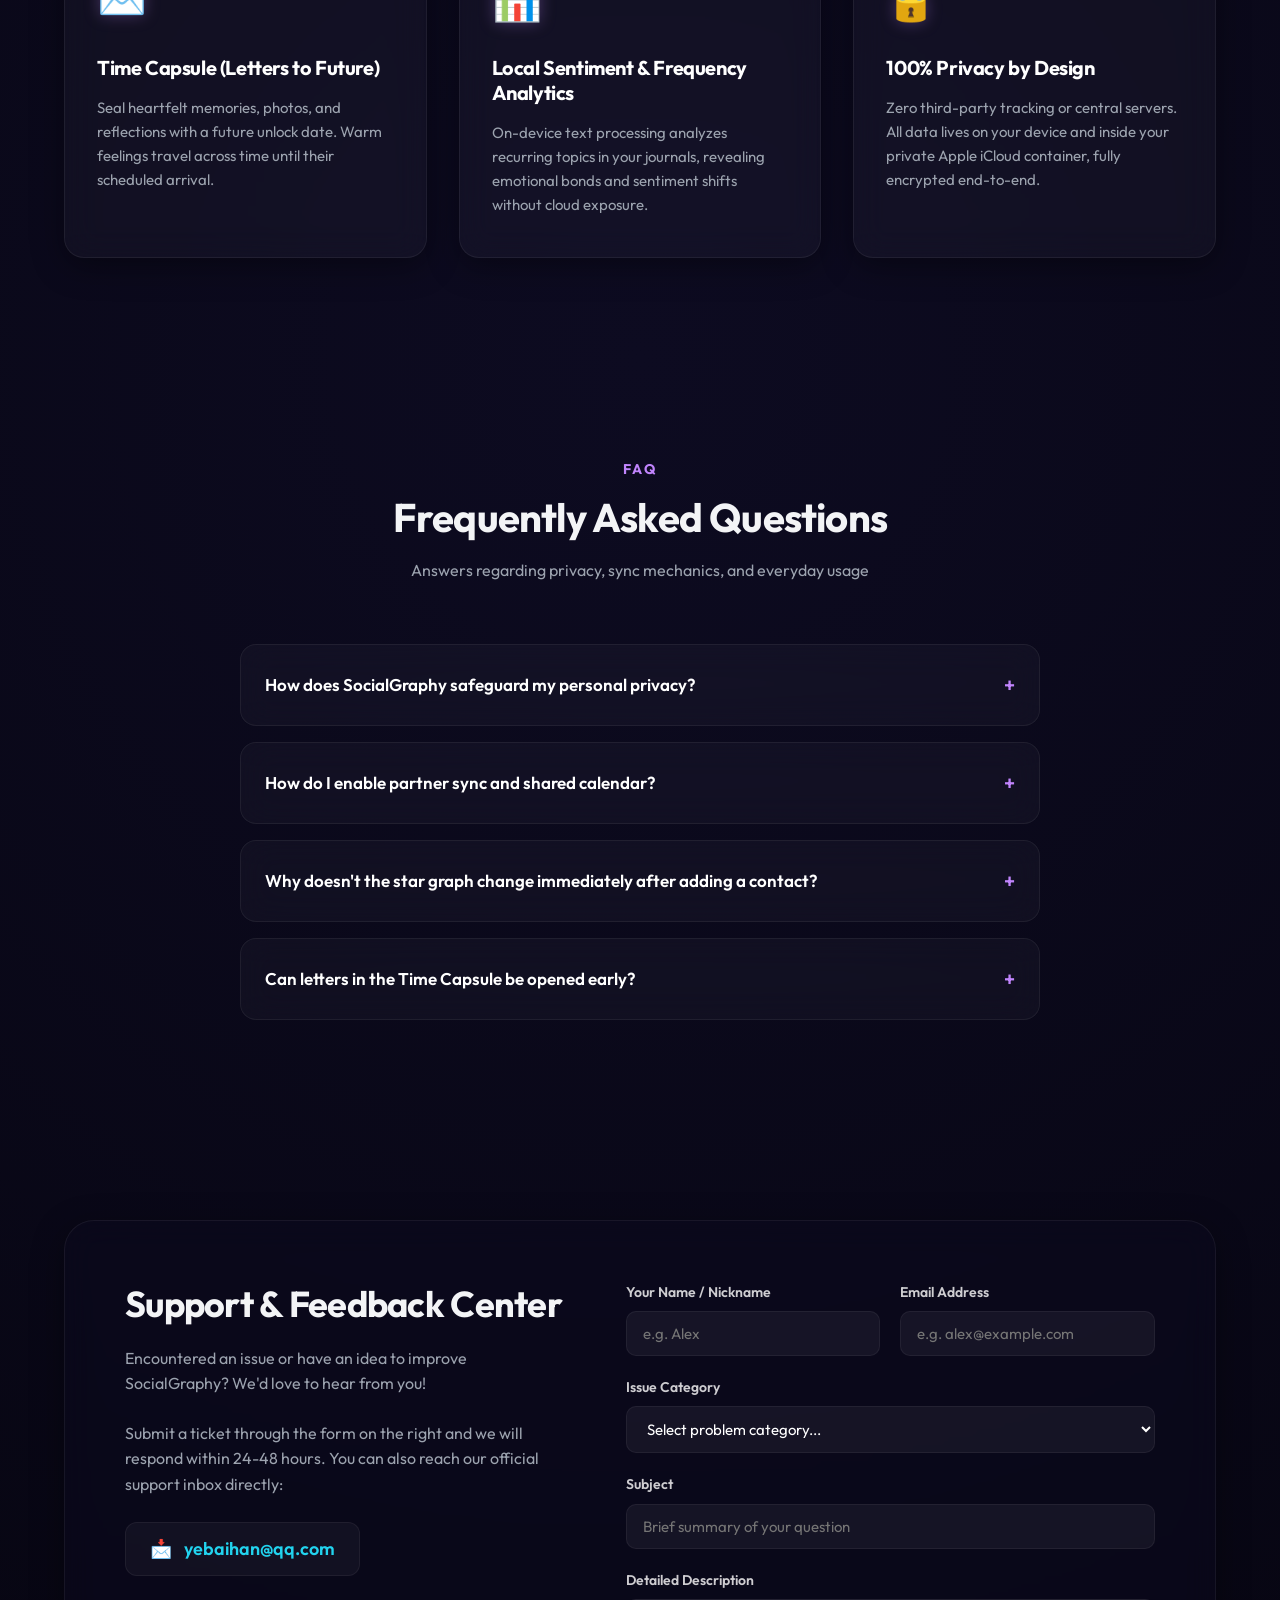
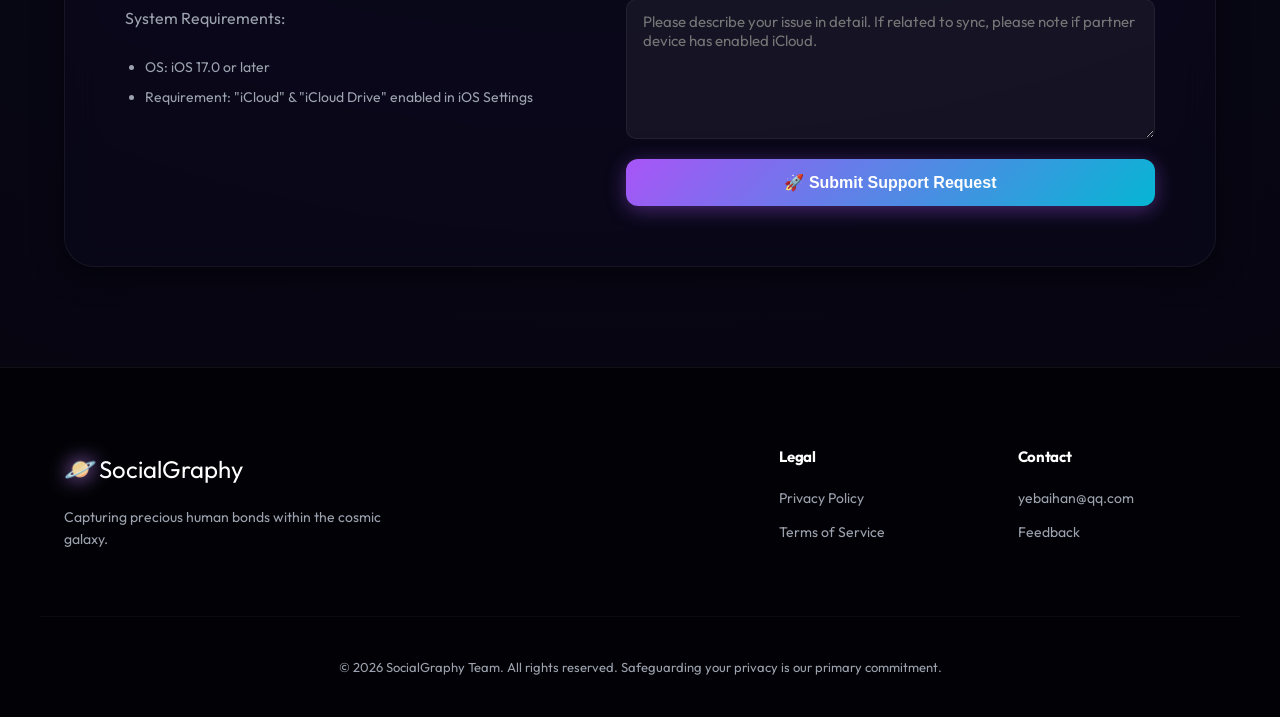
==== commit 45504360: "feat: add bilingual Chinese/English language switcher and support" ====
--- a/index.html
+++ b/index.html
@@ -10,6 +10,17 @@
     <link rel="preconnect" href="https://fonts.gstatic.com" crossorigin>
     <link href="https://fonts.googleapis.com/css2?family=Noto+Sans+SC:wght@300;400;500;700&family=Outfit:wght@300;400;500;600;700&display=swap" rel="stylesheet">
     <link rel="stylesheet" href="style.css">
+    <script>
+    (function() {
+        try {
+            var saved = localStorage.getItem('socialgraphy_lang') || localStorage.getItem('hub-lang');
+            var urlLang = (new URLSearchParams(window.location.search)).get('lang');
+            var lang = urlLang || saved || ((navigator.language || 'zh').toLowerCase().startsWith('zh') ? 'zh' : 'en');
+            document.documentElement.setAttribute('data-lang', lang);
+            document.documentElement.lang = lang === 'en' ? 'en' : 'zh-CN';
+        } catch (e) {}
+    })();
+    </script>
 </head>
 <body>
     <!-- Stars Background Canvas -->
@@ -23,12 +34,33 @@
                 <span class="logo-text">SocialGraphy</span>
             </a>
             <nav class="nav">
-                <a href="#features" class="nav-link">产品特色</a>
-                <a href="#faq" class="nav-link">常见问题</a>
-                <a href="#support" class="nav-link">技术支持</a>
-                <a href="privacy.html" class="nav-link">隐私政策</a>
+                <a href="#features" class="nav-link">
+                    <span class="lang-zh">产品特色</span>
+                    <span class="lang-en">Features</span>
+                </a>
+                <a href="#faq" class="nav-link">
+                    <span class="lang-zh">常见问题</span>
+                    <span class="lang-en">FAQ</span>
+                </a>
+                <a href="#support" class="nav-link">
+                    <span class="lang-zh">技术支持</span>
+                    <span class="lang-en">Support</span>
+                </a>
+                <a href="privacy.html" class="nav-link">
+                    <span class="lang-zh">隐私政策</span>
+                    <span class="lang-en">Privacy</span>
+                </a>
             </nav>
-            <a href="#support" class="btn-download">联系支持</a>
+            <div class="header-actions">
+                <div class="lang-segmented" role="group" aria-label="Language selector">
+                    <button type="button" class="lang-btn" data-lang-set="zh">中</button>
+                    <button type="button" class="lang-btn" data-lang-set="en">EN</button>
+                </div>
+                <a href="#support" class="btn-download">
+                    <span class="lang-zh">联系支持</span>
+                    <span class="lang-en">Contact Support</span>
+                </a>
+            </div>
         </div>
     </header>
 
@@ -36,17 +68,26 @@
     <section class="hero">
         <div class="container hero-container">
             <div class="hero-content">
-                <span class="badge">iOS 17+ / iCloud 安全同步</span>
-                <h1>探索你的<br><span class="text-gradient">人际星系</span></h1>
+                <span class="badge">
+                    <span class="lang-zh">iOS 17+ / iCloud 安全同步</span>
+                    <span class="lang-en">iOS 17+ / Private iCloud Sync</span>
+                </span>
+                <h1>
+                    <span class="lang-zh">探索你的<br><span class="text-gradient">人际星系</span></span>
+                    <span class="lang-en">Explore Your<br><span class="text-gradient">Relational Cosmos</span></span>
+                </h1>
                 <p class="hero-desc">
-                    把珍贵的关系编织进闪烁的宇宙。SocialGraphy 是一款专为伴侣及个人打造的人际网络管理与生活记录应用。让您以银河视角鸟瞰关系，守护家庭里程碑，封存未来的信件。
+                    <span class="lang-zh">把珍贵的关系编织进闪烁的宇宙。SocialGraphy 是一款专为伴侣及个人打造的人际网络管理与生活记录应用。让您以银河视角鸟瞰关系，守护家庭里程碑，封存未来的信件。</span>
+                    <span class="lang-en">Weave your precious relationships into a sparkling universe. SocialGraphy is a personal network manager and memory journal crafted for couples and individuals. View connections through a cosmic lens, celebrate family milestones, and seal letters to the future.</span>
                 </p>
                 <div class="hero-actions">
                     <a href="#support" class="btn btn-primary-glow">
-                        <span>✉️ 提交支持请求</span>
+                        <span class="lang-zh">✉️ 提交支持请求</span>
+                        <span class="lang-en">✉️ Submit Support Request</span>
                     </a>
                     <a href="#features" class="btn btn-secondary">
-                        <span>了解产品特色</span>
+                        <span class="lang-zh">了解产品特色</span>
+                        <span class="lang-en">Explore Features</span>
                     </a>
                 </div>
             </div>
@@ -59,8 +100,14 @@
                             <!-- App View UI Inside Screen -->
                             <div class="app-ui">
                                 <div class="app-header">
-                                    <span class="app-title">人际星图</span>
-                                    <span class="app-subtitle">我的银河系</span>
+                                    <span class="app-title">
+                                        <span class="lang-zh">人际星图</span>
+                                        <span class="lang-en">Star Graph</span>
+                                    </span>
+                                    <span class="app-subtitle">
+                                        <span class="lang-zh">我的银河系</span>
+                                        <span class="lang-en">My Galaxy</span>
+                                    </span>
                                 </div>
                                 <div class="galaxy-viewport">
                                     <!-- Rotating orbital lines and nodes generated dynamically in CSS/JS -->
@@ -69,15 +116,21 @@
                                     <div class="orbit orbit-3"></div>
                                     <div class="galaxy-center">✨</div>
                                     <!-- Stars/Persons -->
-                                    <div class="person-node p1" data-name="伴侣 (阿雅)" data-role="Family"></div>
-                                    <div class="person-node p2" data-name="母亲" data-role="Family"></div>
-                                    <div class="person-node p3" data-name="老王" data-role="Friend"></div>
-                                    <div class="person-node p4" data-name="Leader 李" data-role="Work"></div>
-                                    <div class="person-node p5" data-name="孩子 (小麦)" data-role="Family"></div>
+                                    <div class="person-node p1" data-name="伴侣 (阿雅)" data-name-en="Partner (Aya)" data-role="Family"></div>
+                                    <div class="person-node p2" data-name="母亲" data-name-en="Mother" data-role="Family"></div>
+                                    <div class="person-node p3" data-name="老王" data-name-en="Lao Wang" data-role="Friend"></div>
+                                    <div class="person-node p4" data-name="Leader 李" data-name-en="Leader Li" data-role="Work"></div>
+                                    <div class="person-node p5" data-name="孩子 (小麦)" data-name-en="Child (Wheat)" data-role="Family"></div>
                                 </div>
                                 <div class="app-card">
-                                    <div class="card-title">🪐 宇宙亲密度引力</div>
-                                    <p class="card-text">阿雅与您在 7 天内进行了 14 次互动，处于第一星轨核心圈。</p>
+                                    <div class="card-title">
+                                        <span class="lang-zh">🪐 宇宙亲密度引力</span>
+                                        <span class="lang-en">🪐 Cosmic Proximity Gravity</span>
+                                    </div>
+                                    <p class="card-text">
+                                        <span class="lang-zh">阿雅与您在 7 天内进行了 14 次互动，处于第一星轨核心圈。</span>
+                                        <span class="lang-en">14 interactions with Aya in the last 7 days. Residing in core orbit 1.</span>
+                                    </p>
                                 </div>
                             </div>
                         </div>
@@ -92,46 +145,88 @@
         <div class="container">
             <div class="section-header">
                 <span class="section-subtitle">Features</span>
-                <h2>精心打磨的核心功能</h2>
-                <p>SocialGraphy 致力于在保护隐私的前提下，为您呈现富有情感厚度的人际连结方式。</p>
+                <h2>
+                    <span class="lang-zh">精心打磨的核心功能</span>
+                    <span class="lang-en">Thoughtfully Crafted Features</span>
+                </h2>
+                <p>
+                    <span class="lang-zh">SocialGraphy 致力于在保护隐私的前提下，为您呈现富有情感厚度的人际连结方式。</span>
+                    <span class="lang-en">SocialGraphy delivers emotionally resonant ways to connect while keeping privacy at the center.</span>
+                </p>
             </div>
             
             <div class="features-grid">
                 <!-- Card 1 -->
                 <div class="feature-card">
                     <div class="feature-icon">🌌</div>
-                    <h3>银河人际星图</h3>
-                    <p>可视化人际关系网络，根据互动频率与情感引力，自动将联系人呈现为不同轨道上的星子。支持家庭、朋友、工作等分类星群一键切换。</p>
+                    <h3>
+                        <span class="lang-zh">银河人际星图</span>
+                        <span class="lang-en">Cosmic Relational Graph</span>
+                    </h3>
+                    <p>
+                        <span class="lang-zh">可视化人际关系网络，根据互动频率与情感引力，自动将联系人呈现为不同轨道上的星子。支持家庭、朋友、工作等分类星群一键切换。</span>
+                        <span class="lang-en">Visualize personal connections like star orbits shaped by interaction frequency and gravitational closeness. Effortlessly filter across Family, Friends, and Work constellations.</span>
+                    </p>
                 </div>
                 <!-- Card 2 -->
                 <div class="feature-card">
                     <div class="feature-icon">💑</div>
-                    <h3>双端伴侣同步与共享日历</h3>
-                    <p>专为亲密关系设计的双端协作。通过 Apple 官方私有 CloudKit 安全共享数据库，无需额外注册账号，即可实时共享相册、随笔与家庭日历日程。</p>
+                    <h3>
+                        <span class="lang-zh">双端伴侣同步与共享日历</span>
+                        <span class="lang-en">Dual-Device Sync & Shared Calendar</span>
+                    </h3>
+                    <p>
+                        <span class="lang-zh">专为亲密关系设计的双端协作。通过 Apple 官方私有 CloudKit 安全共享数据库，无需额外注册账号，即可实时共享相册、随笔与家庭日历日程。</span>
+                        <span class="lang-en">Built for intimacy. Securely sync photos, notes, and family schedules via Apple CloudKit without third-party accounts or logins.</span>
+                    </p>
                 </div>
                 <!-- Card 3 -->
                 <div class="feature-card">
                     <div class="feature-icon">👶</div>
-                    <h3>疫苗接种提醒与成长记录</h3>
-                    <p>内置精准的疫苗接种周期提醒表与成长阶段里程碑。伴侣双方可同时接收推送通知，重要接种节点绝不遗漏，共同守护宝宝成长健康。</p>
+                    <h3>
+                        <span class="lang-zh">疫苗接种提醒与成长记录</span>
+                        <span class="lang-en">Vaccination Timers & Milestones</span>
+                    </h3>
+                    <p>
+                        <span class="lang-zh">内置精准的疫苗接种周期提醒表与成长阶段里程碑。伴侣双方可同时接收推送通知，重要接种节点绝不遗漏，共同守护宝宝成长健康。</span>
+                        <span class="lang-en">Preloaded with immunization schedules and child development milestones. Both partners receive synced reminders to nurture health together.</span>
+                    </p>
                 </div>
                 <!-- Card 4 -->
                 <div class="feature-card">
                     <div class="feature-icon">✉️</div>
-                    <h3>时空胶囊 (未来的信)</h3>
-                    <p>给未来的你们写一封信，封存当下的温情照片与感悟，设置特定解锁时间。让真挚的情感在时间的轨道中静静滑行，到期自动投递。</p>
+                    <h3>
+                        <span class="lang-zh">时空胶囊 (未来的信)</span>
+                        <span class="lang-en">Time Capsule (Letters to Future)</span>
+                    </h3>
+                    <p>
+                        <span class="lang-zh">给未来的你们写一封信，封存当下的温情照片与感悟，设置特定解锁时间。让真挚的情感在时间的轨道中静静滑行，到期自动投递。</span>
+                        <span class="lang-en">Seal heartfelt memories, photos, and reflections with a future unlock date. Warm feelings travel across time until their scheduled arrival.</span>
+                    </p>
                 </div>
                 <!-- Card 5 -->
                 <div class="feature-card">
                     <div class="feature-icon">📊</div>
-                    <h3>社交词频与互动分析</h3>
-                    <p>本地运行的高级自然语言词频统计，分析您在备注和生活随笔中提及的高频词汇，智能勾勒你们的社交纽带关键词，感知心绪变化。</p>
+                    <h3>
+                        <span class="lang-zh">社交词频与互动分析</span>
+                        <span class="lang-en">Local Sentiment & Frequency Analytics</span>
+                    </h3>
+                    <p>
+                        <span class="lang-zh">本地运行的高级自然语言词频统计，分析您在备注和生活随笔中提及的高频词汇，智能勾勒你们的社交纽带关键词，感知心绪变化。</span>
+                        <span class="lang-en">On-device text processing analyzes recurring topics in your journals, revealing emotional bonds and sentiment shifts without cloud exposure.</span>
+                    </p>
                 </div>
                 <!-- Card 6 -->
                 <div class="feature-card">
                     <div class="feature-icon">🔒</div>
-                    <h3>100% 隐私权守护</h3>
-                    <p>我们坚信隐私至上。SocialGraphy 没有第三方中央服务器，所有数据直接存储于您的私有 iCloud 容器中，数据传输与存储全由 Apple 加密保障。</p>
+                    <h3>
+                        <span class="lang-zh">100% 隐私权守护</span>
+                        <span class="lang-en">100% Privacy by Design</span>
+                    </h3>
+                    <p>
+                        <span class="lang-zh">我们坚信隐私至上。SocialGraphy 没有第三方中央服务器，所有数据直接存储于您的私有 iCloud 容器中，数据传输与存储全由 Apple 加密保障。</span>
+                        <span class="lang-en">Zero third-party tracking or central servers. All data lives on your device and inside your private Apple iCloud container, fully encrypted end-to-end.</span>
+                    </p>
                 </div>
             </div>
         </div>
@@ -142,48 +237,78 @@
         <div class="container">
             <div class="section-header">
                 <span class="section-subtitle">FAQ</span>
-                <h2>常见问题解答</h2>
-                <p>关于 SocialGraphy 隐私安全、同步机制及操作的使用解答</p>
+                <h2>
+                    <span class="lang-zh">常见问题解答</span>
+                    <span class="lang-en">Frequently Asked Questions</span>
+                </h2>
+                <p>
+                    <span class="lang-zh">关于 SocialGraphy 隐私安全、同步机制及操作的使用解答</span>
+                    <span class="lang-en">Answers regarding privacy, sync mechanics, and everyday usage</span>
+                </p>
             </div>
             
             <div class="faq-list">
                 <div class="faq-item">
                     <div class="faq-question">
-                        <span>SocialGraphy 是如何保证我的人际隐私安全的？</span>
+                        <span>
+                            <span class="lang-zh">SocialGraphy 是如何保证我的人际隐私安全的？</span>
+                            <span class="lang-en">How does SocialGraphy safeguard my personal privacy?</span>
+                        </span>
                         <span class="faq-toggle">+</span>
                     </div>
                     <div class="faq-answer">
-                        <p>SocialGraphy 不设任何第三方服务器。您的所有通讯录联系人关系、成长照片、随笔和健康记录全部保存在您本人的设备本地以及您专属的苹果 iCloud 个人私有数据库中。作为开发者，我们完全无法获取、读取或分析您的任何个人隐私数据，一切由 Apple 强大的加密机制全程保护。</p>
+                        <p>
+                            <span class="lang-zh">SocialGraphy 不设任何第三方服务器。您的所有通讯录联系人关系、成长照片、随笔和健康记录全部保存在您本人的设备本地以及您专属的苹果 iCloud 个人私有数据库中。作为开发者，我们完全无法获取、读取或分析您的任何个人隐私数据，一切由 Apple 强大的加密机制全程保护。</span>
+                            <span class="lang-en">SocialGraphy operates with zero external servers. All contacts, relationship notes, growth photos, and logs are kept strictly on your local device and private Apple iCloud database. Even as developers, we have zero access to read or inspect your data.</span>
+                        </p>
                     </div>
                 </div>
 
                 <div class="faq-item">
                     <div class="faq-question">
-                        <span>如何启用伴侣双端同步与共享日程？</span>
+                        <span>
+                            <span class="lang-zh">如何启用伴侣双端同步与共享日程？</span>
+                            <span class="lang-en">How do I enable partner sync and shared calendar?</span>
+                        </span>
                         <span class="faq-toggle">+</span>
                     </div>
                     <div class="faq-answer">
-                        <p>在 App 内部点击右上角的“设置”，选择“伴侣同步设置”。点击“发起同步邀请”，App 会生成一段安全的 iCloud 协作链接。通过 iMessage 或微信发送给您的伴侣，对方点击链接并接受协作后，双方设备将自动建立连接，日程与记录便会自动开启实时同步。</p>
+                        <p>
+                            <span class="lang-zh">在 App 内部点击右上角的“设置”，选择“伴侣同步设置”。点击“发起同步邀请”，App 会生成一段安全的 iCloud 协作链接。通过 iMessage 或微信发送给您的伴侣，对方点击链接并接受协作后，双方设备将自动建立连接，日程与记录便会自动开启实时同步。</span>
+                            <span class="lang-en">Tap Settings in the top-right corner and select "Partner Sync". Tap "Send Invite" to generate a secure iCloud collaboration link. Share it with your partner via iMessage or chat; once accepted, real-time syncing starts automatically.</span>
+                        </p>
                     </div>
                 </div>
 
                 <div class="faq-item">
                     <div class="faq-question">
-                        <span>为什么新添加了联系人，但星图没有变化？</span>
+                        <span>
+                            <span class="lang-zh">为什么新添加了联系人，但星图没有变化？</span>
+                            <span class="lang-en">Why doesn't the star graph change immediately after adding a contact?</span>
+                        </span>
                         <span class="faq-toggle">+</span>
                     </div>
                     <div class="faq-answer">
-                        <p>“人际星图”的距离和发光度是基于您与联系人的“互动深度”（如记事次数、关联日历日程数、时间距离等）进行智能计算的。随着您在应用中记录有关该联系人的日常点滴，对应的行星就会越亮、轨道越靠近中心。这是一个需要您日常记录逐渐养成的动态星图。</p>
+                        <p>
+                            <span class="lang-zh">“人际星图”的距离和发光度是基于您与联系人的“互动深度”（如记事次数、关联日历日程数、时间距离等）进行智能计算的。随着您在应用中记录有关该联系人的日常点滴，对应的行星就会越亮、轨道越靠近中心。这是一个需要您日常记录逐渐养成的动态星图。</span>
+                            <span class="lang-en">Distance and luminosity in the Star Graph are calculated from interaction depth (journal frequency, events, recency). As you log moments over time, their planet brightens and draws closer to your inner orbit.</span>
+                        </p>
                     </div>
                 </div>
 
                 <div class="faq-item">
                     <div class="faq-question">
-                        <span>未来信件（时间胶囊）可以提前解锁吗？</span>
+                        <span>
+                            <span class="lang-zh">未来信件（时间胶囊）可以提前解锁吗？</span>
+                            <span class="lang-en">Can letters in the Time Capsule be opened early?</span>
+                        </span>
                         <span class="faq-toggle">+</span>
                     </div>
                     <div class="faq-answer">
-                        <p>不能。为了维持时间仪式的神秘感和厚重感，封存后的未来信件在设定的解锁时间到达之前是无法读取内容的。到期后，系统会向您和伴侣推送通知，信件将自动解锁呈现。</p>
+                        <p>
+                            <span class="lang-zh">不能。为了维持时间仪式的神秘感和厚重感，封存后的未来信件在设定的解锁时间到达之前是无法读取内容的。到期后，系统会向您和伴侣推送通知，信件将自动解锁呈现。</span>
+                            <span class="lang-en">No. To preserve the ritual and emotional weight of time capsules, sealed letters cannot be previewed before their unlock date. When reached, both you and your partner receive a notification to open it.</span>
+                        </p>
                     </div>
                 </div>
             </div>
@@ -195,17 +320,35 @@
         <div class="container">
             <div class="support-wrapper">
                 <div class="support-info">
-                    <h2>技术支持与反馈中心</h2>
-                    <p>使用 SocialGraphy 时遇到了问题，或者有更好的功能建议？我们非常乐意倾听您的声音！</p>
-                    <p>您可以通过右侧的表单提交技术支持工单，我们的团队会在 24-48 小时内通过邮件联系您。您也可以直接向我们的官方支持邮箱发送邮件：</p>
+                    <h2>
+                        <span class="lang-zh">技术支持与反馈中心</span>
+                        <span class="lang-en">Support & Feedback Center</span>
+                    </h2>
+                    <p>
+                        <span class="lang-zh">使用 SocialGraphy 时遇到了问题，或者有更好的功能建议？我们非常乐意倾听您的声音！</span>
+                        <span class="lang-en">Encountered an issue or have an idea to improve SocialGraphy? We'd love to hear from you!</span>
+                    </p>
+                    <p>
+                        <span class="lang-zh">您可以通过右侧的表单提交技术支持工单，我们的团队会在 24-48 小时内通过邮件联系您。您也可以直接向我们的官方支持邮箱发送邮件：</span>
+                        <span class="lang-en">Submit a ticket through the form on the right and we will respond within 24-48 hours. You can also reach our official support inbox directly:</span>
+                    </p>
                     <div class="support-email">
                         <span>📩</span> <a href="mailto:yebaihan@qq.com">yebaihan@qq.com</a>
                     </div>
                     <div class="support-appstore">
-                        <p>当前支持环境：</p>
+                        <p>
+                            <span class="lang-zh">当前支持环境：</span>
+                            <span class="lang-en">System Requirements:</span>
+                        </p>
                         <ul>
-                            <li>系统版本：iOS 17.0 或更高版本</li>
-                            <li>要求：开启系统设置中的“iCloud”及“iCloud 云盘”</li>
+                            <li>
+                                <span class="lang-zh">系统版本：iOS 17.0 或更高版本</span>
+                                <span class="lang-en">OS: iOS 17.0 or later</span>
+                            </li>
+                            <li>
+                                <span class="lang-zh">要求：开启系统设置中的“iCloud”及“iCloud 云盘”</span>
+                                <span class="lang-en">Requirement: "iCloud" & "iCloud Drive" enabled in iOS Settings</span>
+                            </li>
                         </ul>
                     </div>
                 </div>
@@ -214,17 +357,26 @@
                     <form id="support-form" class="support-form">
                         <div class="form-row">
                             <div class="form-group">
-                                <label for="name">您的姓名 / 昵称</label>
+                                <label for="name">
+                                    <span class="lang-zh">您的姓名 / 昵称</span>
+                                    <span class="lang-en">Your Name / Nickname</span>
+                                </label>
                                 <input type="text" id="name" required placeholder="例如：王小明">
                             </div>
                             <div class="form-group">
-                                <label for="email">联系邮箱</label>
+                                <label for="email">
+                                    <span class="lang-zh">联系邮箱</span>
+                                    <span class="lang-en">Email Address</span>
+                                </label>
                                 <input type="email" id="email" required placeholder="例如：xiaoming@example.com">
                             </div>
                         </div>
                         
                         <div class="form-group">
-                            <label for="category">问题类别</label>
+                            <label for="category">
+                                <span class="lang-zh">问题类别</span>
+                                <span class="lang-en">Issue Category</span>
+                            </label>
                             <select id="category" required>
                                 <option value="" disabled selected>请选择问题类型...</option>
                                 <option value="bug">Bug 汇报 (程序闪退/异常)</option>
@@ -236,26 +388,42 @@
                         </div>
                         
                         <div class="form-group">
-                            <label for="subject">主题摘要</label>
+                            <label for="subject">
+                                <span class="lang-zh">主题摘要</span>
+                                <span class="lang-en">Subject</span>
+                            </label>
                             <input type="text" id="subject" required placeholder="一句话概括您遇到的问题">
                         </div>
                         
                         <div class="form-group">
-                            <label for="message">详细描述</label>
+                            <label for="message">
+                                <span class="lang-zh">详细描述</span>
+                                <span class="lang-en">Detailed Description</span>
+                            </label>
                             <textarea id="message" rows="6" required placeholder="请详细描述您的问题，包含操作步骤，如涉及同步，请说明伴侣设备是否已开启 iCloud。"></textarea>
                         </div>
                         
                         <button type="submit" class="btn btn-primary-glow btn-block" id="btn-submit-support">
-                            <span>🚀 提交支持请求</span>
+                            <span class="lang-zh">🚀 提交支持请求</span>
+                            <span class="lang-en">🚀 Submit Support Request</span>
                         </button>
                     </form>
                     
                     <!-- Form Success Message -->
                     <div id="form-success" class="form-success-card hidden">
                         <div class="success-icon">✨</div>
-                        <h3>提交成功！</h3>
-                        <p>您的支持请求已被记录。系统已分配工单，我们将会在 24 小时内发送邮件回复至您填写的联系邮箱。</p>
-                        <button class="btn btn-secondary btn-sm" id="btn-reset-form">填写新工单</button>
+                        <h3>
+                            <span class="lang-zh">提交成功！</span>
+                            <span class="lang-en">Submitted Successfully!</span>
+                        </h3>
+                        <p>
+                            <span class="lang-zh">您的支持请求已被记录。系统已分配工单，我们将会在 24 小时内发送邮件回复至您填写的联系邮箱。</span>
+                            <span class="lang-en">Your support request has been logged. We will send an email response to your contact address within 24 hours.</span>
+                        </p>
+                        <button class="btn btn-secondary btn-sm" id="btn-reset-form">
+                            <span class="lang-zh">填写新工单</span>
+                            <span class="lang-en">Submit Another Request</span>
+                        </button>
                     </div>
                 </div>
             </div>
@@ -268,23 +436,44 @@
             <div class="footer-brand">
                 <span class="logo-icon">🪐</span>
                 <span class="logo-text">SocialGraphy</span>
-                <p>将珍贵的情感与轨道，定格在银河星空中。</p>
+                <p>
+                    <span class="lang-zh">将珍贵的情感与轨道，定格在银河星空中。</span>
+                    <span class="lang-en">Capturing precious human bonds within the cosmic galaxy.</span>
+                </p>
             </div>
             <div class="footer-links">
                 <div class="footer-column">
-                    <h4>法律合规</h4>
-                    <a href="privacy.html">隐私政策</a>
-                    <a href="#">使用条款</a>
+                    <h4>
+                        <span class="lang-zh">法律合规</span>
+                        <span class="lang-en">Legal</span>
+                    </h4>
+                    <a href="privacy.html">
+                        <span class="lang-zh">隐私政策</span>
+                        <span class="lang-en">Privacy Policy</span>
+                    </a>
+                    <a href="#">
+                        <span class="lang-zh">使用条款</span>
+                        <span class="lang-en">Terms of Service</span>
+                    </a>
                 </div>
                 <div class="footer-column">
-                    <h4>联系我们</h4>
+                    <h4>
+                        <span class="lang-zh">联系我们</span>
+                        <span class="lang-en">Contact</span>
+                    </h4>
                     <a href="mailto:yebaihan@qq.com">yebaihan@qq.com</a>
-                    <a href="#support">常见反馈</a>
+                    <a href="#support">
+                        <span class="lang-zh">常见反馈</span>
+                        <span class="lang-en">Feedback</span>
+                    </a>
                 </div>
             </div>
         </div>
         <div class="container footer-bottom">
-            <p>&copy; 2026 SocialGraphy Team. All rights reserved. 保护您的隐私是我们的首要责任。</p>
+            <p>
+                <span class="lang-zh">&copy; 2026 SocialGraphy Team. 保留所有权利。保护您的隐私是我们的首要责任。</span>
+                <span class="lang-en">&copy; 2026 SocialGraphy Team. All rights reserved. Safeguarding your privacy is our primary commitment.</span>
+            </p>
         </div>
     </footer>
 
--- a/style.css
+++ b/style.css
@@ -1016,3 +1016,73 @@
         grid-template-columns: 1fr;
     }
 }
+
+
+/* ==========================================================================
+   Language Switcher & Internationalization
+   ========================================================================== */
+.header-actions {
+    display: flex;
+    align-items: center;
+    gap: 16px;
+}
+
+.lang-segmented {
+    display: inline-flex;
+    align-items: center;
+    background: rgba(255, 255, 255, 0.06);
+    border: 1px solid rgba(168, 85, 247, 0.35);
+    border-radius: 20px;
+    padding: 3px;
+    backdrop-filter: blur(10px);
+    transition: var(--transition);
+}
+
+.lang-segmented:hover {
+    border-color: rgba(168, 85, 247, 0.6);
+}
+
+.lang-btn {
+    border: none;
+    background: transparent;
+    color: var(--text-muted);
+    font-size: 13px;
+    font-weight: 600;
+    padding: 4px 11px;
+    border-radius: 14px;
+    cursor: pointer;
+    transition: all 0.2s cubic-bezier(0.16, 1, 0.3, 1);
+}
+
+.lang-btn:hover {
+    color: #ffffff;
+}
+
+.lang-btn.active {
+    background: linear-gradient(135deg, rgba(168, 85, 247, 0.85) 0%, rgba(6, 182, 212, 0.85) 100%);
+    color: #ffffff;
+    box-shadow: 0 2px 10px rgba(168, 85, 247, 0.4);
+}
+
+/* Visibility Rules */
+[data-lang="en"] .lang-zh {
+    display: none !important;
+}
+
+[data-lang="zh"] .lang-en {
+    display: none !important;
+}
+
+@media (max-width: 768px) {
+    .header-actions {
+        gap: 8px;
+    }
+    .lang-btn {
+        padding: 3px 8px;
+        font-size: 12px;
+    }
+    .btn-download {
+        padding: 6px 12px;
+        font-size: 12px;
+    }
+}
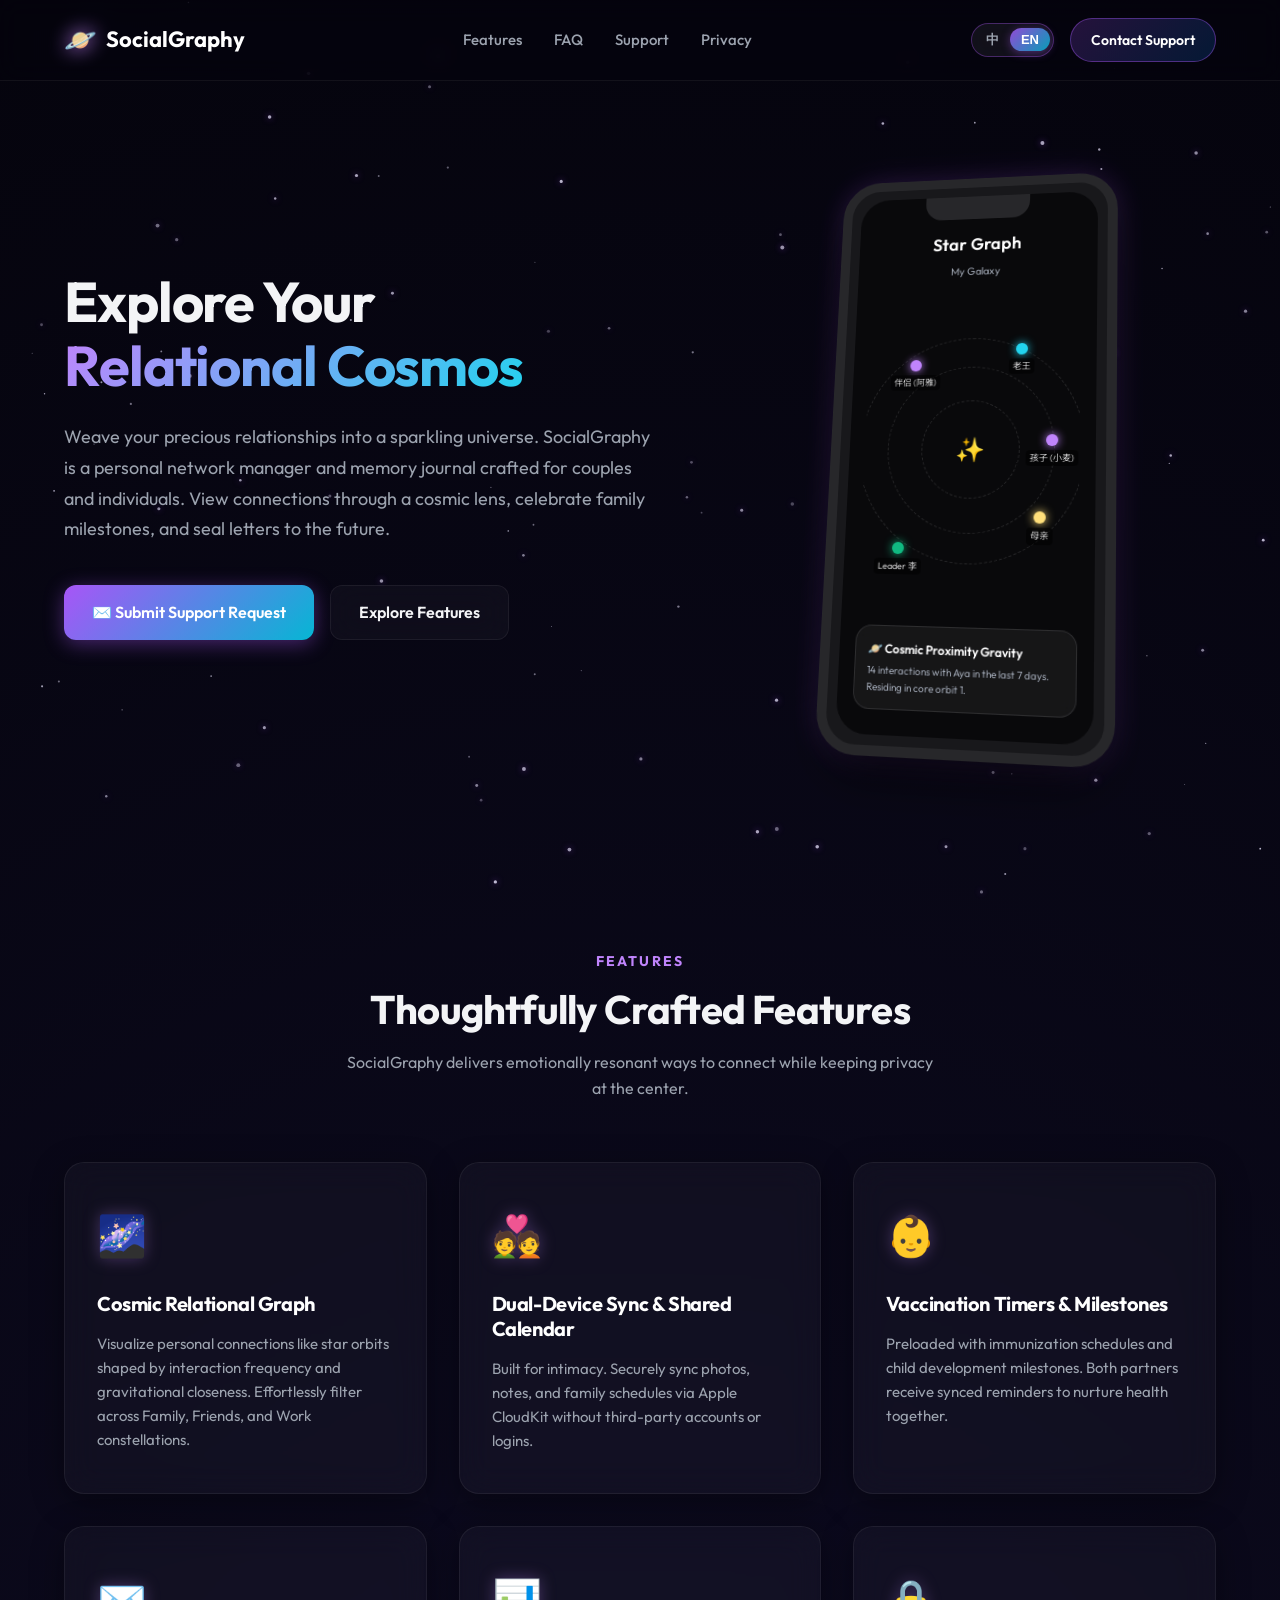
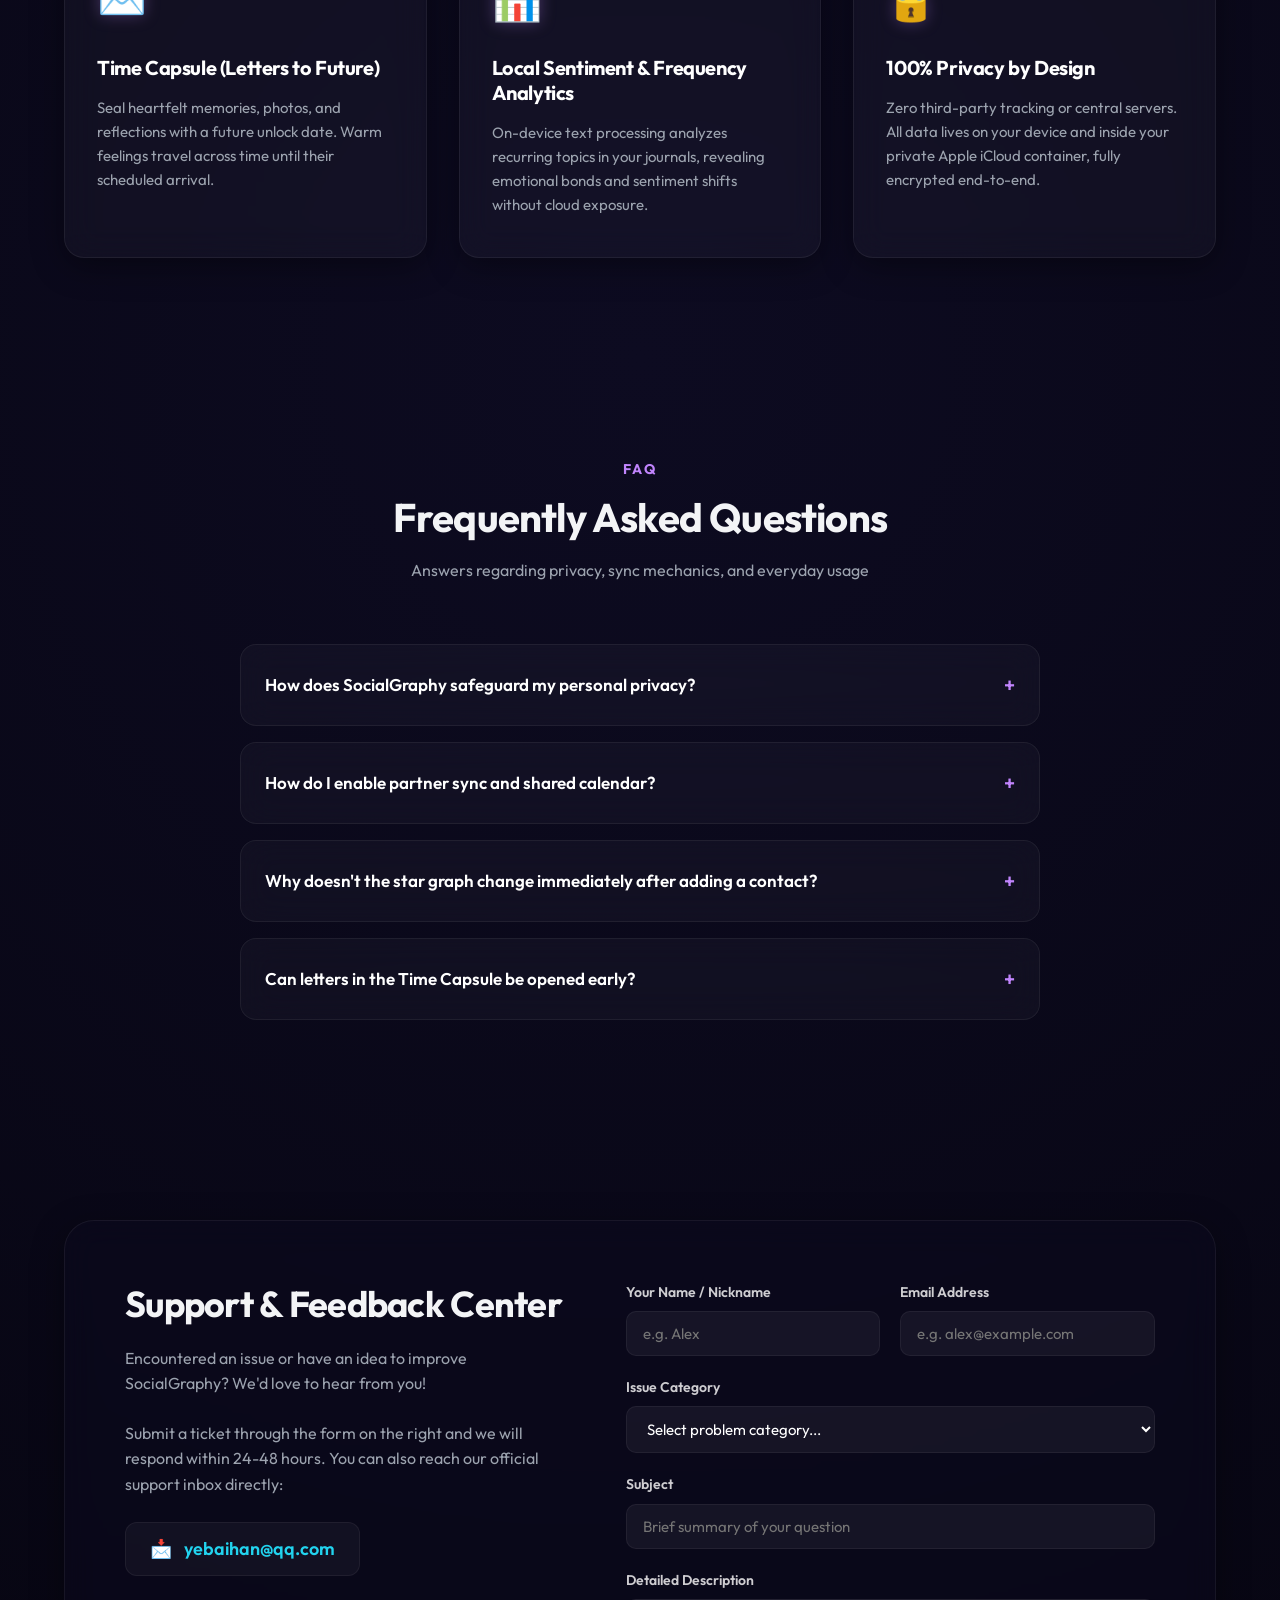
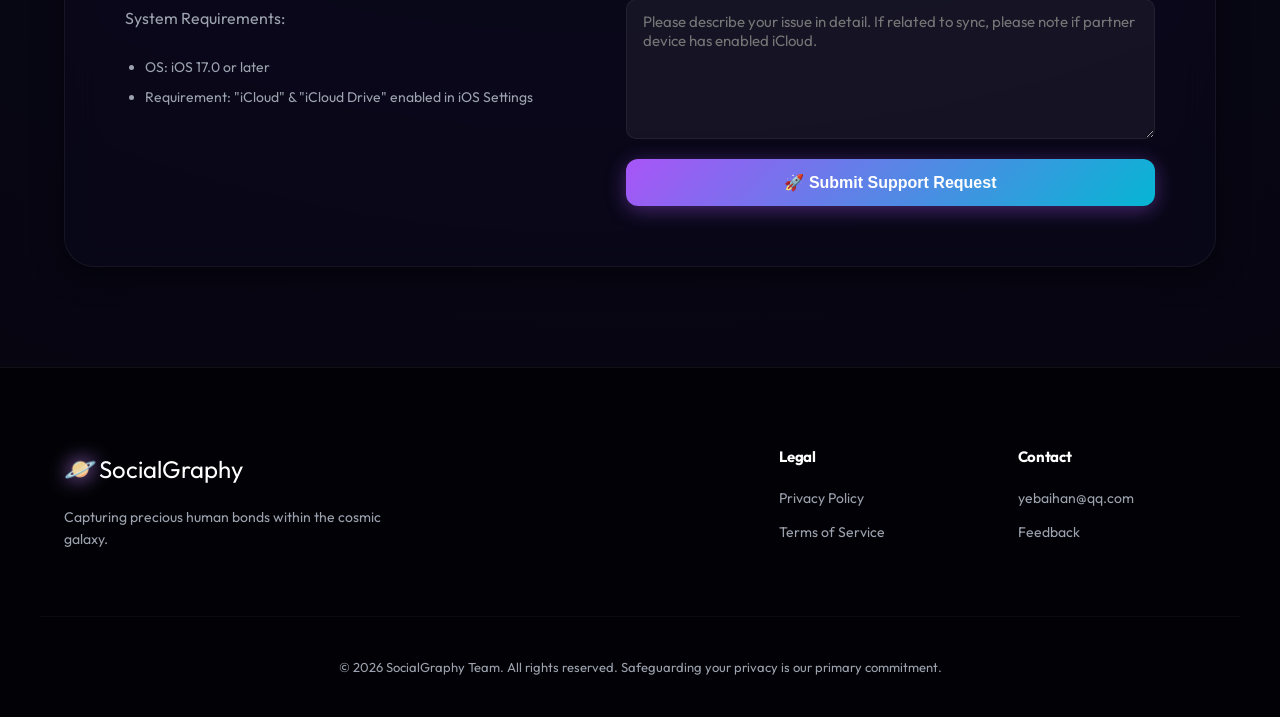
==== commit 003ef0fe: "style: remove iOS 17 / Private iCloud Sync badge from hero" ====
--- a/index.html
+++ b/index.html
@@ -68,10 +68,6 @@
     <section class="hero">
         <div class="container hero-container">
             <div class="hero-content">
-                <span class="badge">
-                    <span class="lang-zh">iOS 17+ / iCloud 安全同步</span>
-                    <span class="lang-en">iOS 17+ / Private iCloud Sync</span>
-                </span>
                 <h1>
                     <span class="lang-zh">探索你的<br><span class="text-gradient">人际星系</span></span>
                     <span class="lang-en">Explore Your<br><span class="text-gradient">Relational Cosmos</span></span>
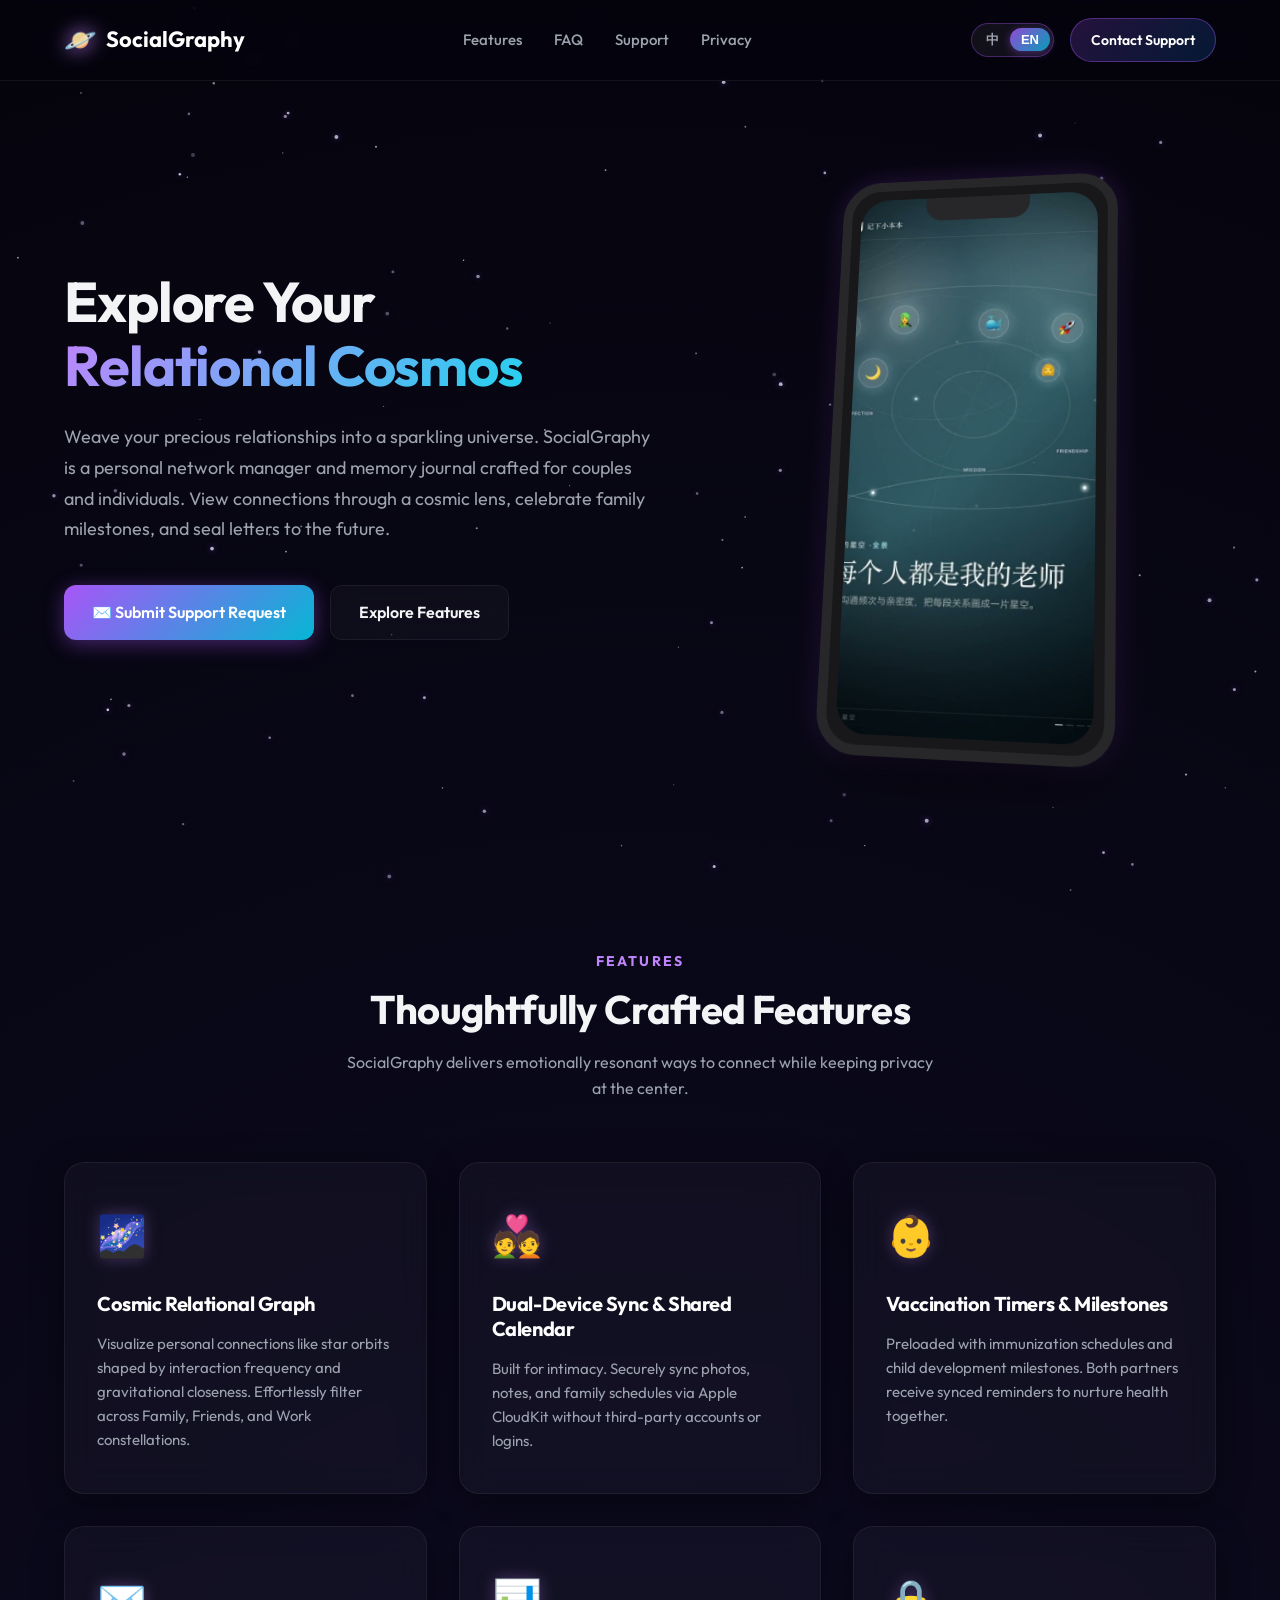
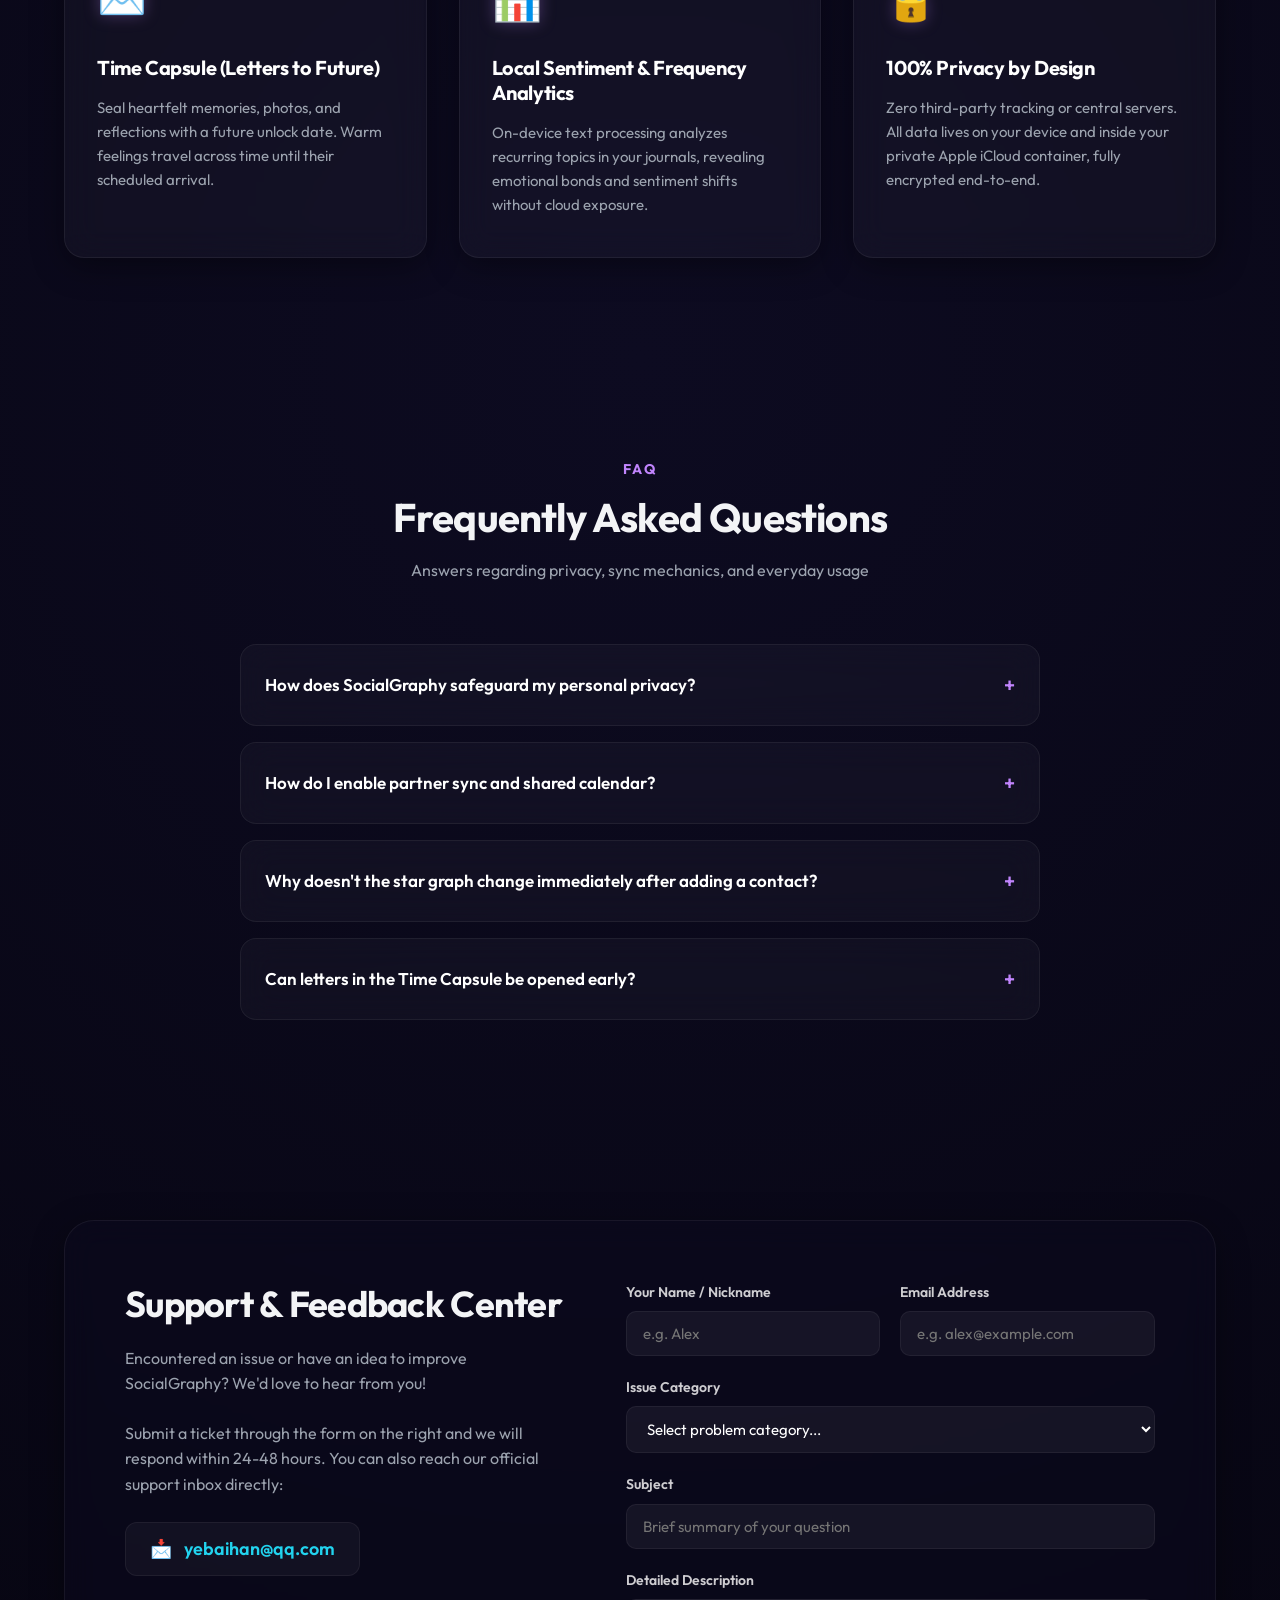
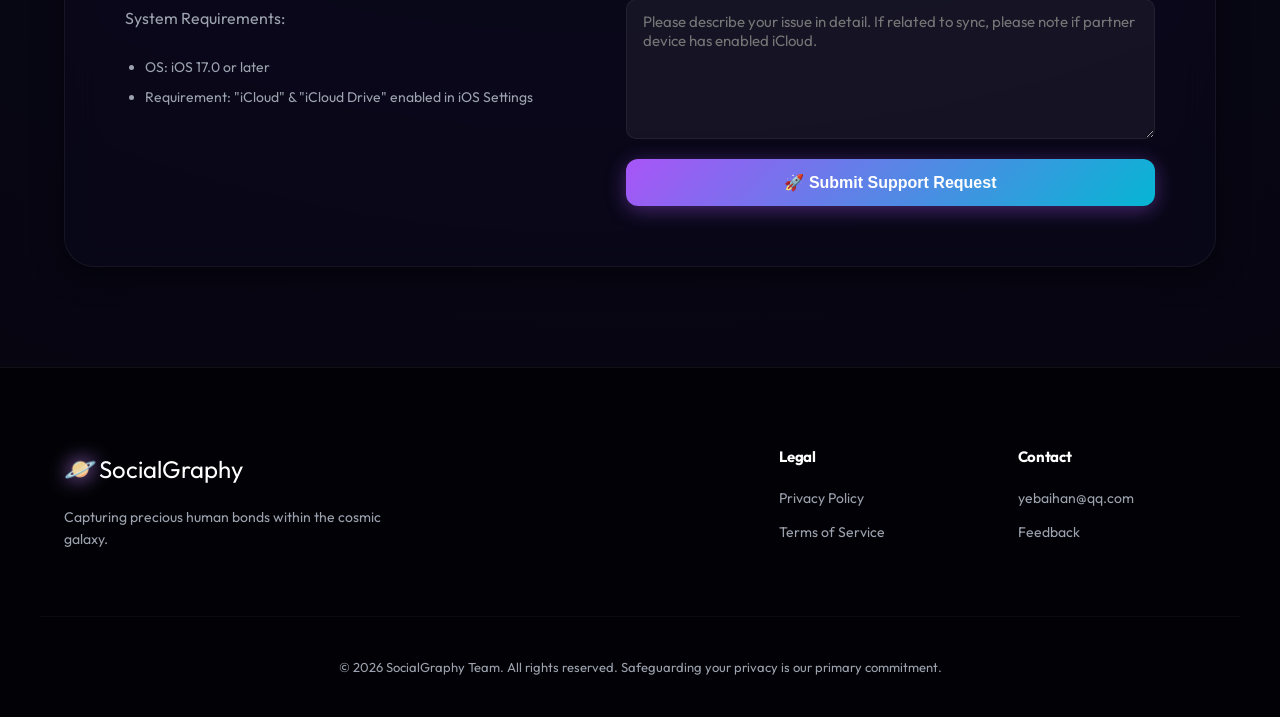
==== commit 396cda6a: "feat: embed bilingual promo video in hero phone mockup" ====
--- a/index.html
+++ b/index.html
@@ -93,42 +93,12 @@
                     <div class="phone-mockup">
                         <div class="phone-screen">
                             <div class="phone-notch"></div>
-                            <!-- App View UI Inside Screen -->
-                            <div class="app-ui">
-                                <div class="app-header">
-                                    <span class="app-title">
-                                        <span class="lang-zh">人际星图</span>
-                                        <span class="lang-en">Star Graph</span>
-                                    </span>
-                                    <span class="app-subtitle">
-                                        <span class="lang-zh">我的银河系</span>
-                                        <span class="lang-en">My Galaxy</span>
-                                    </span>
-                                </div>
-                                <div class="galaxy-viewport">
-                                    <!-- Rotating orbital lines and nodes generated dynamically in CSS/JS -->
-                                    <div class="orbit orbit-1"></div>
-                                    <div class="orbit orbit-2"></div>
-                                    <div class="orbit orbit-3"></div>
-                                    <div class="galaxy-center">✨</div>
-                                    <!-- Stars/Persons -->
-                                    <div class="person-node p1" data-name="伴侣 (阿雅)" data-name-en="Partner (Aya)" data-role="Family"></div>
-                                    <div class="person-node p2" data-name="母亲" data-name-en="Mother" data-role="Family"></div>
-                                    <div class="person-node p3" data-name="老王" data-name-en="Lao Wang" data-role="Friend"></div>
-                                    <div class="person-node p4" data-name="Leader 李" data-name-en="Leader Li" data-role="Work"></div>
-                                    <div class="person-node p5" data-name="孩子 (小麦)" data-name-en="Child (Wheat)" data-role="Family"></div>
-                                </div>
-                                <div class="app-card">
-                                    <div class="card-title">
-                                        <span class="lang-zh">🪐 宇宙亲密度引力</span>
-                                        <span class="lang-en">🪐 Cosmic Proximity Gravity</span>
-                                    </div>
-                                    <p class="card-text">
-                                        <span class="lang-zh">阿雅与您在 7 天内进行了 14 次互动，处于第一星轨核心圈。</span>
-                                        <span class="lang-en">14 interactions with Aya in the last 7 days. Residing in core orbit 1.</span>
-                                    </p>
-                                </div>
-                            </div>
+                            <!-- 9:16 宣传片：语言由 applyLang() 同步切换 -->
+                            <video id="hero-video" class="hero-video" autoplay muted loop playsinline
+                                   preload="metadata" poster="assets/hero-poster.jpg"
+                                   aria-label="SocialGraphy product demo">
+                                <source id="hero-video-source" src="assets/promo_zh.mp4" type="video/mp4">
+                            </video>
                         </div>
                     </div>
                 </div>
--- a/style.css
+++ b/style.css
@@ -317,6 +317,15 @@
     border-radius: 30px;
     overflow: hidden;
     position: relative;
+}
+
+/* 手机外壳内的宣传片：竖屏铺满，静音自动循环 */
+.hero-video {
+    width: 100%;
+    height: 100%;
+    display: block;
+    object-fit: cover;
+    background: #09090b;
 }
 
 /* App UI Inside Phone Mockup */
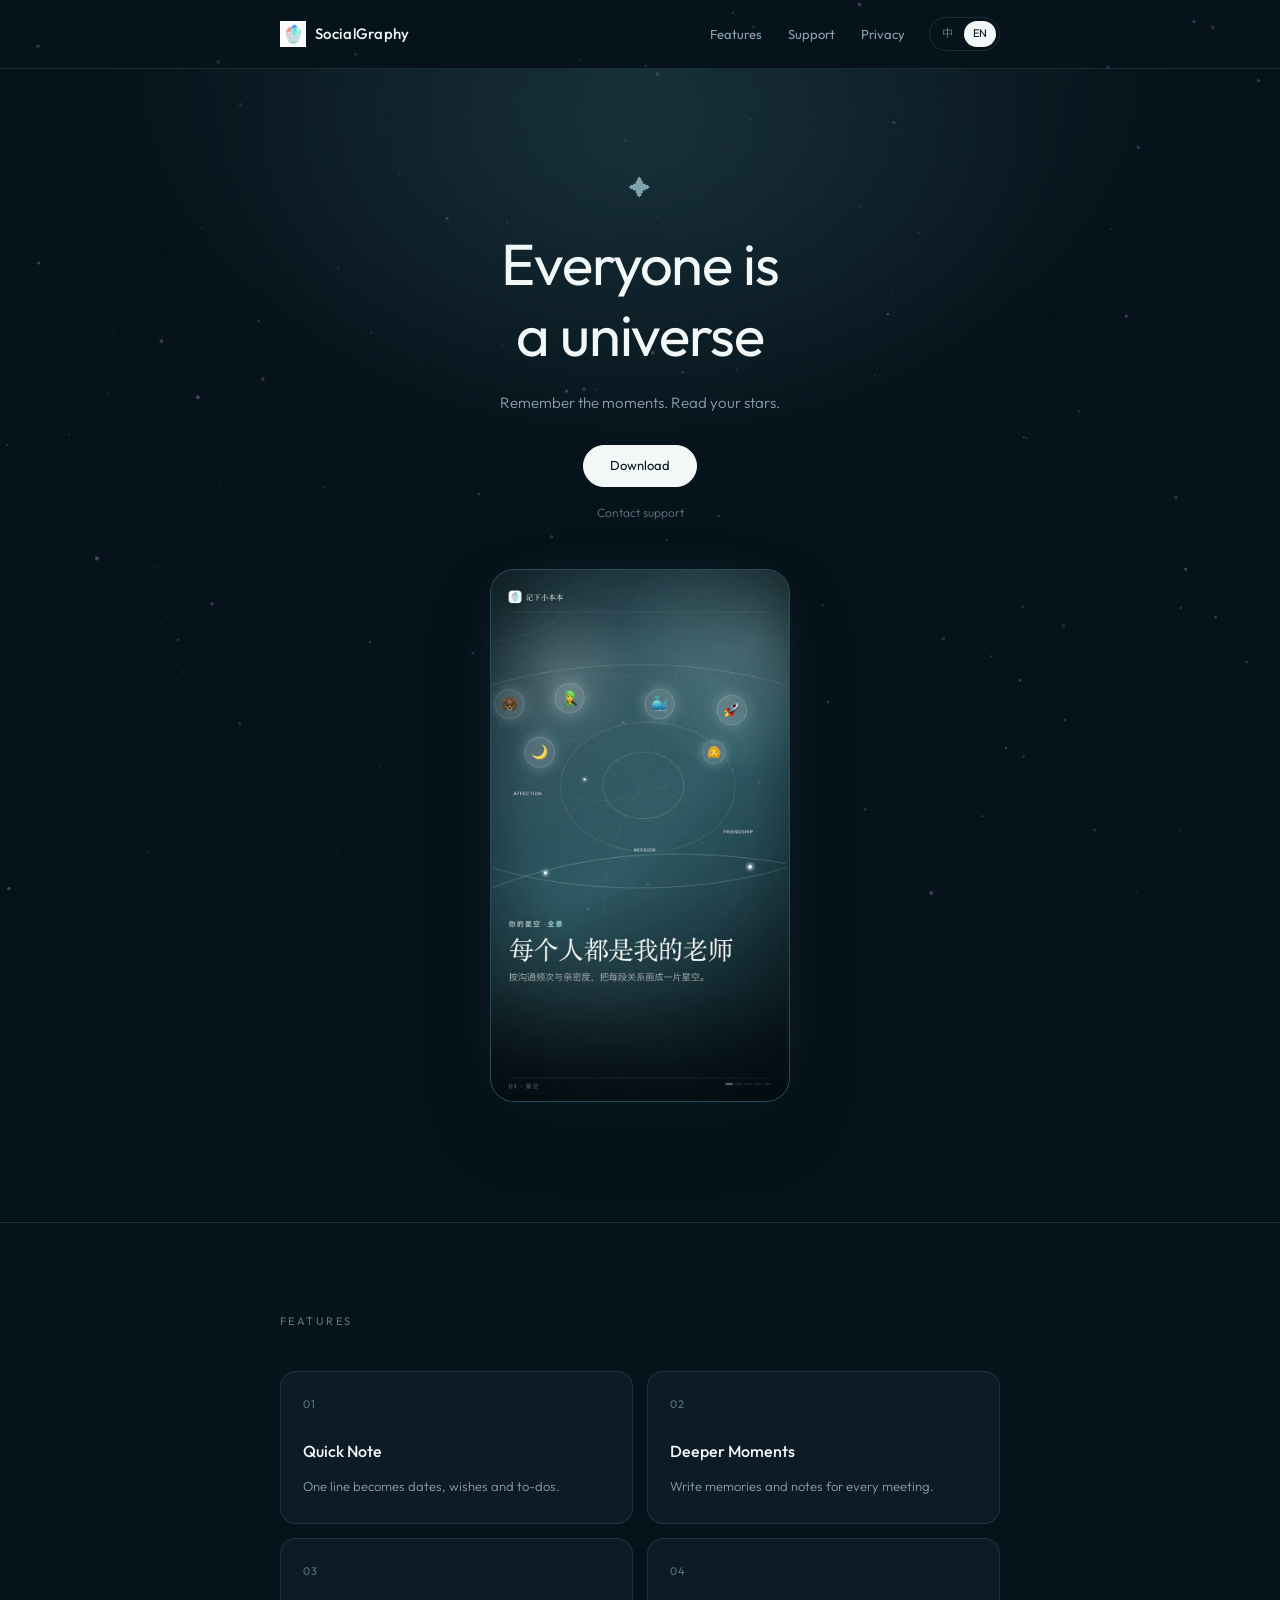
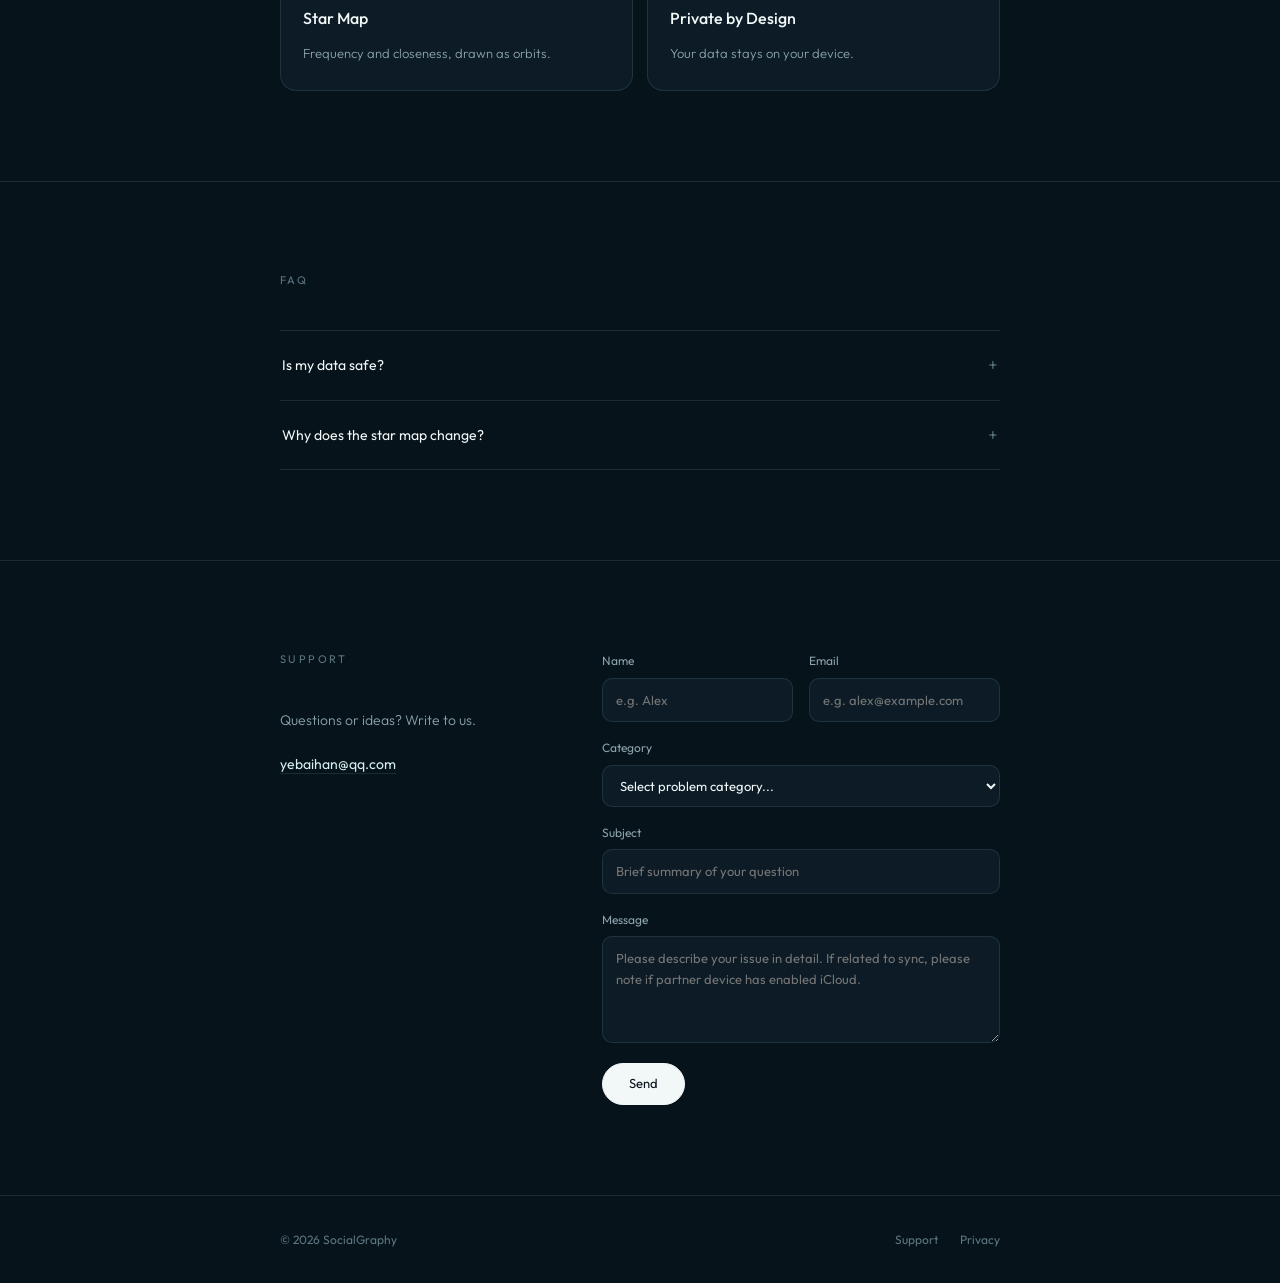
==== commit 49df4730: "feat: redesign site in minimal cosmic style with app icon and App Store download" ====
--- a/index.html
+++ b/index.html
@@ -3,443 +3,169 @@
 <head>
     <meta charset="UTF-8">
     <meta name="viewport" content="width=device-width, initial-scale=1.0">
-    <title>SocialGraphy - 探索你的人际星系 | 伴侣共享日历与成长记录</title>
-    <meta name="description" content="SocialGraphy 是一款专为伴侣和个人打造的人际关系星图、时间胶囊与健康记录工具。通过私有 iCloud 无缝同步共享，绝不收集用户隐私。">
-    <!-- Google Fonts -->
+    <title>SocialGraphy — 每个人都是一座宇宙</title>
+    <meta name="description" content="记下相处，看懂你的人际星图。SocialGraphy — 随手记、深度评价、宇宙社交星轨，数据留在本地。">
     <link rel="preconnect" href="https://fonts.googleapis.com">
     <link rel="preconnect" href="https://fonts.gstatic.com" crossorigin>
-    <link href="https://fonts.googleapis.com/css2?family=Noto+Sans+SC:wght@300;400;500;700&family=Outfit:wght@300;400;500;600;700&display=swap" rel="stylesheet">
+    <link href="https://fonts.googleapis.com/css2?family=Noto+Sans+SC:wght@300;400;500;600&family=Outfit:wght@300;400;500;600&display=swap" rel="stylesheet">
     <link rel="stylesheet" href="style.css">
-    <script>
-    (function() {
-        try {
-            var saved = localStorage.getItem('socialgraphy_lang') || localStorage.getItem('hub-lang');
-            var urlLang = (new URLSearchParams(window.location.search)).get('lang');
-            var lang = urlLang || saved || ((navigator.language || 'zh').toLowerCase().startsWith('zh') ? 'zh' : 'en');
-            document.documentElement.setAttribute('data-lang', lang);
-            document.documentElement.lang = lang === 'en' ? 'en' : 'zh-CN';
-        } catch (e) {}
-    })();
-    </script>
 </head>
 <body>
-    <!-- Stars Background Canvas -->
-    <canvas id="stars-canvas"></canvas>
+    <canvas id="stars-canvas" aria-hidden="true"></canvas>
 
-    <!-- Header Navigation -->
     <header class="header">
-        <div class="container header-container">
-            <a href="#" class="logo">
-                <span class="logo-icon">🪐</span>
-                <span class="logo-text">SocialGraphy</span>
-            </a>
+        <div class="wrap header-inner">
+            <a href="#" class="brand"><img src="assets/app-icon.png" alt="" class="brand-icon"> SocialGraphy</a>
             <nav class="nav">
-                <a href="#features" class="nav-link">
-                    <span class="lang-zh">产品特色</span>
-                    <span class="lang-en">Features</span>
-                </a>
-                <a href="#faq" class="nav-link">
-                    <span class="lang-zh">常见问题</span>
-                    <span class="lang-en">FAQ</span>
-                </a>
-                <a href="#support" class="nav-link">
-                    <span class="lang-zh">技术支持</span>
-                    <span class="lang-en">Support</span>
-                </a>
-                <a href="privacy.html" class="nav-link">
-                    <span class="lang-zh">隐私政策</span>
-                    <span class="lang-en">Privacy</span>
-                </a>
+                <a href="#features"><span class="lang-zh">功能</span><span class="lang-en">Features</span></a>
+                <a href="#support"><span class="lang-zh">支持</span><span class="lang-en">Support</span></a>
+                <a href="privacy.html"><span class="lang-zh">隐私</span><span class="lang-en">Privacy</span></a>
             </nav>
-            <div class="header-actions">
-                <div class="lang-segmented" role="group" aria-label="Language selector">
-                    <button type="button" class="lang-btn" data-lang-set="zh">中</button>
-                    <button type="button" class="lang-btn" data-lang-set="en">EN</button>
-                </div>
-                <a href="#support" class="btn-download">
-                    <span class="lang-zh">联系支持</span>
-                    <span class="lang-en">Contact Support</span>
-                </a>
+            <div class="lang-segmented" role="group" aria-label="Language selector">
+                <button type="button" class="lang-btn" data-lang-set="zh">中</button>
+                <button type="button" class="lang-btn" data-lang-set="en">EN</button>
             </div>
         </div>
     </header>
 
-    <!-- Hero Section -->
-    <section class="hero">
-        <div class="container hero-container">
-            <div class="hero-content">
+    <main>
+        <section class="hero">
+            <div class="wrap hero-inner">
+                <div class="hero-mark" aria-hidden="true">✦</div>
                 <h1>
-                    <span class="lang-zh">探索你的<br><span class="text-gradient">人际星系</span></span>
-                    <span class="lang-en">Explore Your<br><span class="text-gradient">Relational Cosmos</span></span>
+                    <span class="lang-zh">每个人，<br>都是一座宇宙</span>
+                    <span class="lang-en">Everyone is<br>a universe</span>
                 </h1>
-                <p class="hero-desc">
-                    <span class="lang-zh">把珍贵的关系编织进闪烁的宇宙。SocialGraphy 是一款专为伴侣及个人打造的人际网络管理与生活记录应用。让您以银河视角鸟瞰关系，守护家庭里程碑，封存未来的信件。</span>
-                    <span class="lang-en">Weave your precious relationships into a sparkling universe. SocialGraphy is a personal network manager and memory journal crafted for couples and individuals. View connections through a cosmic lens, celebrate family milestones, and seal letters to the future.</span>
+                <p class="lead">
+                    <span class="lang-zh">记下相处，看懂你的人际星图。</span>
+                    <span class="lang-en">Remember the moments. Read your stars.</span>
                 </p>
-                <div class="hero-actions">
-                    <a href="#support" class="btn btn-primary-glow">
-                        <span class="lang-zh">✉️ 提交支持请求</span>
-                        <span class="lang-en">✉️ Submit Support Request</span>
-                    </a>
-                    <a href="#features" class="btn btn-secondary">
-                        <span class="lang-zh">了解产品特色</span>
-                        <span class="lang-en">Explore Features</span>
-                    </a>
+
+                <a id="download-btn" href="https://apps.apple.com/cn/app/id6778294075" class="btn btn-solid" target="_blank" rel="noopener">
+                    <span class="lang-zh">下载 App</span>
+                    <span class="lang-en">Download</span>
+                </a>
+                <a href="#support" class="support-link">
+                    <span class="lang-zh">联系支持</span>
+                    <span class="lang-en">Contact support</span>
+                </a>
+
+                <div class="video-frame">
+                    <video id="hero-video" autoplay muted loop playsinline preload="metadata"
+                           poster="assets/hero-poster.jpg" aria-label="SocialGraphy product demo">
+                        <source id="hero-video-source" src="assets/promo_zh.mp4" type="video/mp4">
+                    </video>
                 </div>
             </div>
-            
-            <div class="hero-visual">
-                <div class="phone-mockup-wrapper">
-                    <div class="phone-mockup">
-                        <div class="phone-screen">
-                            <div class="phone-notch"></div>
-                            <!-- 9:16 宣传片：语言由 applyLang() 同步切换 -->
-                            <video id="hero-video" class="hero-video" autoplay muted loop playsinline
-                                   preload="metadata" poster="assets/hero-poster.jpg"
-                                   aria-label="SocialGraphy product demo">
-                                <source id="hero-video-source" src="assets/promo_zh.mp4" type="video/mp4">
-                            </video>
+        </section>
+
+        <section id="features" class="features">
+            <div class="wrap">
+                <div class="section-label">
+                    <span class="lang-zh">功能</span><span class="lang-en">Features</span>
+                </div>
+                <div class="grid">
+                    <article class="card">
+                        <div class="card-no">01</div>
+                        <h3><span class="lang-zh">随手记</span><span class="lang-en">Quick Note</span></h3>
+                        <p><span class="lang-zh">一句话，自动拆成纪念日、心愿与待办。</span><span class="lang-en">One line becomes dates, wishes and to-dos.</span></p>
+                    </article>
+                    <article class="card">
+                        <div class="card-no">02</div>
+                        <h3><span class="lang-zh">深度相处</span><span class="lang-en">Deeper Moments</span></h3>
+                        <p><span class="lang-zh">为每次见面，写下回忆与评价。</span><span class="lang-en">Write memories and notes for every meeting.</span></p>
+                    </article>
+                    <article class="card">
+                        <div class="card-no">03</div>
+                        <h3><span class="lang-zh">人际星轨</span><span class="lang-en">Star Map</span></h3>
+                        <p><span class="lang-zh">用沟通频次与亲密度，画出你的星空。</span><span class="lang-en">Frequency and closeness, drawn as orbits.</span></p>
+                    </article>
+                    <article class="card">
+                        <div class="card-no">04</div>
+                        <h3><span class="lang-zh">隐私优先</span><span class="lang-en">Private by Design</span></h3>
+                        <p><span class="lang-zh">数据留在本地，只属于你。</span><span class="lang-en">Your data stays on your device.</span></p>
+                    </article>
+                </div>
+            </div>
+        </section>
+
+        <section id="faq" class="faq">
+            <div class="wrap">
+                <div class="section-label">
+                    <span class="lang-zh">常见问题</span><span class="lang-en">FAQ</span>
+                </div>
+                <div class="faq-list">
+                    <div class="faq-item">
+                        <div class="faq-question">
+                            <span class="lang-zh">我的数据安全吗？</span><span class="lang-en">Is my data safe?</span>
+                            <span class="faq-toggle">+</span>
+                        </div>
+                        <div class="faq-answer">
+                            <p><span class="lang-zh">没有第三方服务器。数据只存在你的设备与私有 iCloud，开发者也无法读取。</span><span class="lang-en">No third-party servers. Data lives only on your device and private iCloud — even we cannot read it.</span></p>
+                        </div>
+                    </div>
+                    <div class="faq-item">
+                        <div class="faq-question">
+                            <span class="lang-zh">星图为什么会变？</span><span class="lang-en">Why does the star map change?</span>
+                            <span class="faq-toggle">+</span>
+                        </div>
+                        <div class="faq-answer">
+                            <p><span class="lang-zh">互动越多，行星越亮、轨道越靠近中心。它随你的记录慢慢养成。</span><span class="lang-en">The more you log, the brighter the planet and closer its orbit. It grows with you.</span></p>
                         </div>
                     </div>
                 </div>
             </div>
-        </div>
-    </section>
+        </section>
 
-    <!-- Features Section -->
-    <section id="features" class="features">
-        <div class="container">
-            <div class="section-header">
-                <span class="section-subtitle">Features</span>
-                <h2>
-                    <span class="lang-zh">精心打磨的核心功能</span>
-                    <span class="lang-en">Thoughtfully Crafted Features</span>
-                </h2>
-                <p>
-                    <span class="lang-zh">SocialGraphy 致力于在保护隐私的前提下，为您呈现富有情感厚度的人际连结方式。</span>
-                    <span class="lang-en">SocialGraphy delivers emotionally resonant ways to connect while keeping privacy at the center.</span>
-                </p>
-            </div>
-            
-            <div class="features-grid">
-                <!-- Card 1 -->
-                <div class="feature-card">
-                    <div class="feature-icon">🌌</div>
-                    <h3>
-                        <span class="lang-zh">银河人际星图</span>
-                        <span class="lang-en">Cosmic Relational Graph</span>
-                    </h3>
-                    <p>
-                        <span class="lang-zh">可视化人际关系网络，根据互动频率与情感引力，自动将联系人呈现为不同轨道上的星子。支持家庭、朋友、工作等分类星群一键切换。</span>
-                        <span class="lang-en">Visualize personal connections like star orbits shaped by interaction frequency and gravitational closeness. Effortlessly filter across Family, Friends, and Work constellations.</span>
-                    </p>
+        <section id="support" class="support">
+            <div class="wrap support-inner">
+                <div class="support-head">
+                    <div class="section-label">
+                        <span class="lang-zh">支持</span><span class="lang-en">Support</span>
+                    </div>
+                    <p><span class="lang-zh">有问题或建议，写信给我们。</span><span class="lang-en">Questions or ideas? Write to us.</span></p>
+                    <a class="mail" href="mailto:yebaihan@qq.com">yebaihan@qq.com</a>
                 </div>
-                <!-- Card 2 -->
-                <div class="feature-card">
-                    <div class="feature-icon">💑</div>
-                    <h3>
-                        <span class="lang-zh">双端伴侣同步与共享日历</span>
-                        <span class="lang-en">Dual-Device Sync & Shared Calendar</span>
-                    </h3>
-                    <p>
-                        <span class="lang-zh">专为亲密关系设计的双端协作。通过 Apple 官方私有 CloudKit 安全共享数据库，无需额外注册账号，即可实时共享相册、随笔与家庭日历日程。</span>
-                        <span class="lang-en">Built for intimacy. Securely sync photos, notes, and family schedules via Apple CloudKit without third-party accounts or logins.</span>
-                    </p>
-                </div>
-                <!-- Card 3 -->
-                <div class="feature-card">
-                    <div class="feature-icon">👶</div>
-                    <h3>
-                        <span class="lang-zh">疫苗接种提醒与成长记录</span>
-                        <span class="lang-en">Vaccination Timers & Milestones</span>
-                    </h3>
-                    <p>
-                        <span class="lang-zh">内置精准的疫苗接种周期提醒表与成长阶段里程碑。伴侣双方可同时接收推送通知，重要接种节点绝不遗漏，共同守护宝宝成长健康。</span>
-                        <span class="lang-en">Preloaded with immunization schedules and child development milestones. Both partners receive synced reminders to nurture health together.</span>
-                    </p>
-                </div>
-                <!-- Card 4 -->
-                <div class="feature-card">
-                    <div class="feature-icon">✉️</div>
-                    <h3>
-                        <span class="lang-zh">时空胶囊 (未来的信)</span>
-                        <span class="lang-en">Time Capsule (Letters to Future)</span>
-                    </h3>
-                    <p>
-                        <span class="lang-zh">给未来的你们写一封信，封存当下的温情照片与感悟，设置特定解锁时间。让真挚的情感在时间的轨道中静静滑行，到期自动投递。</span>
-                        <span class="lang-en">Seal heartfelt memories, photos, and reflections with a future unlock date. Warm feelings travel across time until their scheduled arrival.</span>
-                    </p>
-                </div>
-                <!-- Card 5 -->
-                <div class="feature-card">
-                    <div class="feature-icon">📊</div>
-                    <h3>
-                        <span class="lang-zh">社交词频与互动分析</span>
-                        <span class="lang-en">Local Sentiment & Frequency Analytics</span>
-                    </h3>
-                    <p>
-                        <span class="lang-zh">本地运行的高级自然语言词频统计，分析您在备注和生活随笔中提及的高频词汇，智能勾勒你们的社交纽带关键词，感知心绪变化。</span>
-                        <span class="lang-en">On-device text processing analyzes recurring topics in your journals, revealing emotional bonds and sentiment shifts without cloud exposure.</span>
-                    </p>
-                </div>
-                <!-- Card 6 -->
-                <div class="feature-card">
-                    <div class="feature-icon">🔒</div>
-                    <h3>
-                        <span class="lang-zh">100% 隐私权守护</span>
-                        <span class="lang-en">100% Privacy by Design</span>
-                    </h3>
-                    <p>
-                        <span class="lang-zh">我们坚信隐私至上。SocialGraphy 没有第三方中央服务器，所有数据直接存储于您的私有 iCloud 容器中，数据传输与存储全由 Apple 加密保障。</span>
-                        <span class="lang-en">Zero third-party tracking or central servers. All data lives on your device and inside your private Apple iCloud container, fully encrypted end-to-end.</span>
-                    </p>
+                <form id="support-form" class="support-form">
+                    <div class="form-row">
+                        <label><span class="lang-zh">称呼</span><span class="lang-en">Name</span>
+                            <input type="text" id="name" required placeholder="">
+                        </label>
+                        <label><span class="lang-zh">邮箱</span><span class="lang-en">Email</span>
+                            <input type="email" id="email" required placeholder="">
+                        </label>
+                    </div>
+                    <label><span class="lang-zh">类别</span><span class="lang-en">Category</span>
+                        <select id="category" required></select>
+                    </label>
+                    <label><span class="lang-zh">主题</span><span class="lang-en">Subject</span>
+                        <input type="text" id="subject" required placeholder="">
+                    </label>
+                    <label><span class="lang-zh">描述</span><span class="lang-en">Message</span>
+                        <textarea id="message" rows="4" required placeholder=""></textarea>
+                    </label>
+                    <button type="submit" id="btn-submit-support" class="btn btn-solid">
+                        <span class="lang-zh">提交</span><span class="lang-en">Send</span>
+                    </button>
+                </form>
+                <div id="form-success" class="form-success hidden">
+                    <div class="success-mark">✦</div>
+                    <p><span class="lang-zh">已收到，我们会尽快回复。</span><span class="lang-en">Received. We'll be in touch.</span></p>
+                    <button type="button" id="btn-reset-form" class="btn">
+                        <span class="lang-zh">再写一封</span><span class="lang-en">Write another</span>
+                    </button>
                 </div>
             </div>
-        </div>
-    </section>
+        </section>
+    </main>
 
-    <!-- FAQ Section -->
-    <section id="faq" class="faq">
-        <div class="container">
-            <div class="section-header">
-                <span class="section-subtitle">FAQ</span>
-                <h2>
-                    <span class="lang-zh">常见问题解答</span>
-                    <span class="lang-en">Frequently Asked Questions</span>
-                </h2>
-                <p>
-                    <span class="lang-zh">关于 SocialGraphy 隐私安全、同步机制及操作的使用解答</span>
-                    <span class="lang-en">Answers regarding privacy, sync mechanics, and everyday usage</span>
-                </p>
-            </div>
-            
-            <div class="faq-list">
-                <div class="faq-item">
-                    <div class="faq-question">
-                        <span>
-                            <span class="lang-zh">SocialGraphy 是如何保证我的人际隐私安全的？</span>
-                            <span class="lang-en">How does SocialGraphy safeguard my personal privacy?</span>
-                        </span>
-                        <span class="faq-toggle">+</span>
-                    </div>
-                    <div class="faq-answer">
-                        <p>
-                            <span class="lang-zh">SocialGraphy 不设任何第三方服务器。您的所有通讯录联系人关系、成长照片、随笔和健康记录全部保存在您本人的设备本地以及您专属的苹果 iCloud 个人私有数据库中。作为开发者，我们完全无法获取、读取或分析您的任何个人隐私数据，一切由 Apple 强大的加密机制全程保护。</span>
-                            <span class="lang-en">SocialGraphy operates with zero external servers. All contacts, relationship notes, growth photos, and logs are kept strictly on your local device and private Apple iCloud database. Even as developers, we have zero access to read or inspect your data.</span>
-                        </p>
-                    </div>
-                </div>
-
-                <div class="faq-item">
-                    <div class="faq-question">
-                        <span>
-                            <span class="lang-zh">如何启用伴侣双端同步与共享日程？</span>
-                            <span class="lang-en">How do I enable partner sync and shared calendar?</span>
-                        </span>
-                        <span class="faq-toggle">+</span>
-                    </div>
-                    <div class="faq-answer">
-                        <p>
-                            <span class="lang-zh">在 App 内部点击右上角的“设置”，选择“伴侣同步设置”。点击“发起同步邀请”，App 会生成一段安全的 iCloud 协作链接。通过 iMessage 或微信发送给您的伴侣，对方点击链接并接受协作后，双方设备将自动建立连接，日程与记录便会自动开启实时同步。</span>
-                            <span class="lang-en">Tap Settings in the top-right corner and select "Partner Sync". Tap "Send Invite" to generate a secure iCloud collaboration link. Share it with your partner via iMessage or chat; once accepted, real-time syncing starts automatically.</span>
-                        </p>
-                    </div>
-                </div>
-
-                <div class="faq-item">
-                    <div class="faq-question">
-                        <span>
-                            <span class="lang-zh">为什么新添加了联系人，但星图没有变化？</span>
-                            <span class="lang-en">Why doesn't the star graph change immediately after adding a contact?</span>
-                        </span>
-                        <span class="faq-toggle">+</span>
-                    </div>
-                    <div class="faq-answer">
-                        <p>
-                            <span class="lang-zh">“人际星图”的距离和发光度是基于您与联系人的“互动深度”（如记事次数、关联日历日程数、时间距离等）进行智能计算的。随着您在应用中记录有关该联系人的日常点滴，对应的行星就会越亮、轨道越靠近中心。这是一个需要您日常记录逐渐养成的动态星图。</span>
-                            <span class="lang-en">Distance and luminosity in the Star Graph are calculated from interaction depth (journal frequency, events, recency). As you log moments over time, their planet brightens and draws closer to your inner orbit.</span>
-                        </p>
-                    </div>
-                </div>
-
-                <div class="faq-item">
-                    <div class="faq-question">
-                        <span>
-                            <span class="lang-zh">未来信件（时间胶囊）可以提前解锁吗？</span>
-                            <span class="lang-en">Can letters in the Time Capsule be opened early?</span>
-                        </span>
-                        <span class="faq-toggle">+</span>
-                    </div>
-                    <div class="faq-answer">
-                        <p>
-                            <span class="lang-zh">不能。为了维持时间仪式的神秘感和厚重感，封存后的未来信件在设定的解锁时间到达之前是无法读取内容的。到期后，系统会向您和伴侣推送通知，信件将自动解锁呈现。</span>
-                            <span class="lang-en">No. To preserve the ritual and emotional weight of time capsules, sealed letters cannot be previewed before their unlock date. When reached, both you and your partner receive a notification to open it.</span>
-                        </p>
-                    </div>
-                </div>
-            </div>
-        </div>
-    </section>
-
-    <!-- Support Section -->
-    <section id="support" class="support">
-        <div class="container">
-            <div class="support-wrapper">
-                <div class="support-info">
-                    <h2>
-                        <span class="lang-zh">技术支持与反馈中心</span>
-                        <span class="lang-en">Support & Feedback Center</span>
-                    </h2>
-                    <p>
-                        <span class="lang-zh">使用 SocialGraphy 时遇到了问题，或者有更好的功能建议？我们非常乐意倾听您的声音！</span>
-                        <span class="lang-en">Encountered an issue or have an idea to improve SocialGraphy? We'd love to hear from you!</span>
-                    </p>
-                    <p>
-                        <span class="lang-zh">您可以通过右侧的表单提交技术支持工单，我们的团队会在 24-48 小时内通过邮件联系您。您也可以直接向我们的官方支持邮箱发送邮件：</span>
-                        <span class="lang-en">Submit a ticket through the form on the right and we will respond within 24-48 hours. You can also reach our official support inbox directly:</span>
-                    </p>
-                    <div class="support-email">
-                        <span>📩</span> <a href="mailto:yebaihan@qq.com">yebaihan@qq.com</a>
-                    </div>
-                    <div class="support-appstore">
-                        <p>
-                            <span class="lang-zh">当前支持环境：</span>
-                            <span class="lang-en">System Requirements:</span>
-                        </p>
-                        <ul>
-                            <li>
-                                <span class="lang-zh">系统版本：iOS 17.0 或更高版本</span>
-                                <span class="lang-en">OS: iOS 17.0 or later</span>
-                            </li>
-                            <li>
-                                <span class="lang-zh">要求：开启系统设置中的“iCloud”及“iCloud 云盘”</span>
-                                <span class="lang-en">Requirement: "iCloud" & "iCloud Drive" enabled in iOS Settings</span>
-                            </li>
-                        </ul>
-                    </div>
-                </div>
-                
-                <div class="support-form-container">
-                    <form id="support-form" class="support-form">
-                        <div class="form-row">
-                            <div class="form-group">
-                                <label for="name">
-                                    <span class="lang-zh">您的姓名 / 昵称</span>
-                                    <span class="lang-en">Your Name / Nickname</span>
-                                </label>
-                                <input type="text" id="name" required placeholder="例如：王小明">
-                            </div>
-                            <div class="form-group">
-                                <label for="email">
-                                    <span class="lang-zh">联系邮箱</span>
-                                    <span class="lang-en">Email Address</span>
-                                </label>
-                                <input type="email" id="email" required placeholder="例如：xiaoming@example.com">
-                            </div>
-                        </div>
-                        
-                        <div class="form-group">
-                            <label for="category">
-                                <span class="lang-zh">问题类别</span>
-                                <span class="lang-en">Issue Category</span>
-                            </label>
-                            <select id="category" required>
-                                <option value="" disabled selected>请选择问题类型...</option>
-                                <option value="bug">Bug 汇报 (程序闪退/异常)</option>
-                                <option value="sync">同步问题 (iCloud / 伴侣同步失败)</option>
-                                <option value="feature">功能建议 (希望增加新功能)</option>
-                                <option value="refund">退款或账单咨询</option>
-                                <option value="other">其他问题</option>
-                            </select>
-                        </div>
-                        
-                        <div class="form-group">
-                            <label for="subject">
-                                <span class="lang-zh">主题摘要</span>
-                                <span class="lang-en">Subject</span>
-                            </label>
-                            <input type="text" id="subject" required placeholder="一句话概括您遇到的问题">
-                        </div>
-                        
-                        <div class="form-group">
-                            <label for="message">
-                                <span class="lang-zh">详细描述</span>
-                                <span class="lang-en">Detailed Description</span>
-                            </label>
-                            <textarea id="message" rows="6" required placeholder="请详细描述您的问题，包含操作步骤，如涉及同步，请说明伴侣设备是否已开启 iCloud。"></textarea>
-                        </div>
-                        
-                        <button type="submit" class="btn btn-primary-glow btn-block" id="btn-submit-support">
-                            <span class="lang-zh">🚀 提交支持请求</span>
-                            <span class="lang-en">🚀 Submit Support Request</span>
-                        </button>
-                    </form>
-                    
-                    <!-- Form Success Message -->
-                    <div id="form-success" class="form-success-card hidden">
-                        <div class="success-icon">✨</div>
-                        <h3>
-                            <span class="lang-zh">提交成功！</span>
-                            <span class="lang-en">Submitted Successfully!</span>
-                        </h3>
-                        <p>
-                            <span class="lang-zh">您的支持请求已被记录。系统已分配工单，我们将会在 24 小时内发送邮件回复至您填写的联系邮箱。</span>
-                            <span class="lang-en">Your support request has been logged. We will send an email response to your contact address within 24 hours.</span>
-                        </p>
-                        <button class="btn btn-secondary btn-sm" id="btn-reset-form">
-                            <span class="lang-zh">填写新工单</span>
-                            <span class="lang-en">Submit Another Request</span>
-                        </button>
-                    </div>
-                </div>
-            </div>
-        </div>
-    </section>
-
-    <!-- Footer -->
     <footer class="footer">
-        <div class="container footer-container">
-            <div class="footer-brand">
-                <span class="logo-icon">🪐</span>
-                <span class="logo-text">SocialGraphy</span>
-                <p>
-                    <span class="lang-zh">将珍贵的情感与轨道，定格在银河星空中。</span>
-                    <span class="lang-en">Capturing precious human bonds within the cosmic galaxy.</span>
-                </p>
-            </div>
-            <div class="footer-links">
-                <div class="footer-column">
-                    <h4>
-                        <span class="lang-zh">法律合规</span>
-                        <span class="lang-en">Legal</span>
-                    </h4>
-                    <a href="privacy.html">
-                        <span class="lang-zh">隐私政策</span>
-                        <span class="lang-en">Privacy Policy</span>
-                    </a>
-                    <a href="#">
-                        <span class="lang-zh">使用条款</span>
-                        <span class="lang-en">Terms of Service</span>
-                    </a>
-                </div>
-                <div class="footer-column">
-                    <h4>
-                        <span class="lang-zh">联系我们</span>
-                        <span class="lang-en">Contact</span>
-                    </h4>
-                    <a href="mailto:yebaihan@qq.com">yebaihan@qq.com</a>
-                    <a href="#support">
-                        <span class="lang-zh">常见反馈</span>
-                        <span class="lang-en">Feedback</span>
-                    </a>
-                </div>
-            </div>
-        </div>
-        <div class="container footer-bottom">
-            <p>
-                <span class="lang-zh">&copy; 2026 SocialGraphy Team. 保留所有权利。保护您的隐私是我们的首要责任。</span>
-                <span class="lang-en">&copy; 2026 SocialGraphy Team. All rights reserved. Safeguarding your privacy is our primary commitment.</span>
-            </p>
+        <div class="wrap footer-inner">
+            <span>© 2026 SocialGraphy</span>
+            <span class="footer-links">
+                <a href="#support"><span class="lang-zh">支持</span><span class="lang-en">Support</span></a>
+                <a href="privacy.html"><span class="lang-zh">隐私</span><span class="lang-en">Privacy</span></a>
+            </span>
         </div>
     </footer>
 
--- a/style.css
+++ b/style.css
@@ -1,1097 +1,332 @@
 /* ==========================================================================
-   SocialGraphy Website Stylesheet
-   Theme: Cosmic Space & Glassmorphism
+   SocialGraphy — 极简宇宙
+   底色取自 App 的深空色 #07131B，辉光取自首页星图渐变
    ========================================================================== */
 
-/* Custom CSS Variables & Tokens */
 :root {
-    --bg-dark: #05040d;
-    --bg-deep-space: radial-gradient(circle at 50% 50%, #0d0b21 0%, #05040d 100%);
-    --accent-glow: rgba(192, 132, 252, 0.15);
-    
-    --primary: #c084fc;      /* Nebula Purple */
-    --primary-hover: #d8b4fe;
-    --secondary: #22d3ee;    /* Cyan Star */
-    --gold: #ffdf7a;         /* Star Gold */
-    --text-main: #f3f4f6;
-    --text-muted: #9ca3af;
-    --card-bg: rgba(255, 255, 255, 0.03);
-    --card-border: rgba(255, 255, 255, 0.06);
-    --card-glow: 0 8px 32px 0 rgba(0, 0, 0, 0.37);
-    --glass-blur: blur(16px);
-    
-    --font-sans: 'Outfit', 'Noto Sans SC', -apple-system, BlinkMacSystemFont, "Segoe UI", Roboto, sans-serif;
-    --transition: all 0.3s cubic-bezier(0.4, 0, 0.2, 1);
-}
-
-/* Reset & Base Elements */
-* {
-    margin: 0;
-    padding: 0;
-    box-sizing: border-box;
-    scroll-behavior: smooth;
-}
+    --void: #07131B;
+    --nebula: #1B3541;
+    --nebula-mid: #315B66;
+    --mist: #8BAFBA;
+    --mist-light: #D6F1EE;
+    --ink: #F2F7F7;
+    --sub: #8BA3AC;
+    --dim: #5C7780;
+    --line: rgba(139, 175, 186, 0.16);
+    --card: rgba(27, 53, 65, 0.28);
+    --transition: 0.25s ease;
+}
+
+* { margin: 0; padding: 0; box-sizing: border-box; }
+
+html { scroll-behavior: smooth; }
 
 body {
-    background-color: var(--bg-dark);
-    background-image: var(--bg-deep-space);
-    color: var(--text-main);
-    font-family: var(--font-sans);
+    font-family: "Outfit", "Noto Sans SC", -apple-system, BlinkMacSystemFont, sans-serif;
+    background: var(--void);
+    color: var(--ink);
     line-height: 1.6;
+    -webkit-font-smoothing: antialiased;
     overflow-x: hidden;
-    position: relative;
-}
-
-/* Background Stars Canvas */
+}
+
+/* 极淡的星尘背景：只在首屏透出来，不喧宾夺主 */
 #stars-canvas {
     position: fixed;
-    top: 0;
-    left: 0;
+    inset: 0;
     width: 100%;
     height: 100%;
-    z-index: -1;
+    z-index: 0;
     pointer-events: none;
-}
-
-/* Container */
-.container {
-    width: 100%;
-    max-width: 1200px;
+    opacity: 0.32;
+}
+
+main, .header, .footer { position: relative; z-index: 1; }
+
+.wrap {
+    width: min(100% - 48px, 720px);
     margin: 0 auto;
-    padding: 0 24px;
-}
-
-.container-narrow {
-    max-width: 800px;
-}
-
-/* Typography & Text Gradients */
-h1, h2, h3, h4 {
-    font-weight: 700;
-    letter-spacing: -0.02em;
-    line-height: 1.25;
-}
-
-.text-gradient {
-    background: linear-gradient(135deg, var(--primary) 0%, var(--secondary) 100%);
-    -webkit-background-clip: text;
-    -webkit-text-fill-color: transparent;
-    background-clip: text;
-}
-
-p {
-    color: var(--text-muted);
-}
-
-/* Buttons */
-.btn {
+}
+
+/* ---------- Header ---------- */
+.header {
+    border-bottom: 1px solid var(--line);
+}
+.header-inner {
+    height: 68px;
+    display: flex;
+    align-items: center;
+    justify-content: space-between;
+    gap: 24px;
+}
+.brand {
     display: inline-flex;
     align-items: center;
-    justify-content: center;
-    padding: 14px 28px;
-    border-radius: 12px;
-    font-size: 16px;
-    font-weight: 600;
+    gap: 9px;
+    color: var(--ink);
     text-decoration: none;
+    font-size: 15px;
+    font-weight: 500;
+    letter-spacing: 0.02em;
+    white-space: nowrap;
+}
+/* 官方 App 图标自带白色圆角底板：只按原生比例缩放，不套圆角/投影 */
+.brand-icon {
+    width: 26px;
+    height: 26px;
+    object-fit: contain;
+    display: block;
+}
+.nav { display: flex; gap: 26px; margin-left: auto; }
+.nav a {
+    color: var(--sub);
+    text-decoration: none;
+    font-size: 13px;
+    transition: color var(--transition);
+    white-space: nowrap;
+}
+.nav a:hover { color: var(--ink); }
+
+.lang-segmented {
+    display: inline-flex;
+    gap: 2px;
+    padding: 3px;
+    border: 1px solid var(--line);
+    border-radius: 20px;
+}
+.lang-btn {
+    appearance: none;
+    border: 0;
+    background: transparent;
+    color: var(--dim);
+    font: inherit;
+    font-size: 11px;
+    padding: 4px 9px;
+    border-radius: 14px;
     cursor: pointer;
-    transition: var(--transition);
-}
-
-.btn-block {
-    display: flex;
-    width: 100%;
-}
-
-.btn-primary-glow {
-    background: linear-gradient(135deg, #a855f7 0%, #06b6d4 100%);
-    color: #fff;
-    border: none;
-    box-shadow: 0 4px 20px rgba(168, 85, 247, 0.4);
+    transition: all var(--transition);
+}
+.lang-btn.active { background: var(--ink); color: var(--void); }
+
+/* ---------- Hero ---------- */
+.hero {
     position: relative;
+    text-align: center;
+    padding: 108px 0 120px;
     overflow: hidden;
 }
-
-.btn-primary-glow::after {
-    content: '';
-    position: absolute;
-    top: 0;
-    left: 0;
-    width: 100%;
-    height: 100%;
-    background: linear-gradient(135deg, #06b6d4 0%, #a855f7 100%);
-    opacity: 0;
-    transition: var(--transition);
-    z-index: 1;
-}
-
-.btn-primary-glow:hover::after {
-    opacity: 1;
-}
-
-.btn-primary-glow span {
-    position: relative;
-    z-index: 2;
-}
-
-.btn-primary-glow:hover {
-    transform: translateY(-2px);
-    box-shadow: 0 6px 24px rgba(168, 85, 247, 0.6);
-}
-
-.btn-secondary {
-    background: var(--card-bg);
-    color: var(--text-main);
-    border: 1px solid var(--card-border);
-    backdrop-filter: var(--glass-blur);
-}
-
-.btn-secondary:hover {
-    background: rgba(255, 255, 255, 0.08);
-    border-color: rgba(255, 255, 255, 0.2);
-    transform: translateY(-2px);
-}
-
-.btn-sm {
-    padding: 8px 16px;
-    font-size: 14px;
-}
-
-/* Header & Nav */
-.header {
-    position: fixed;
-    top: 0;
-    left: 0;
-    width: 100%;
-    z-index: 100;
-    border-bottom: 1px solid var(--card-border);
-    background: rgba(5, 4, 13, 0.7);
-    backdrop-filter: blur(12px);
-    transition: var(--transition);
-}
-
-.header-container {
-    height: 80px;
-    display: flex;
-    align-items: center;
-    justify-content: space-between;
-}
-
-.logo {
-    display: flex;
-    align-items: center;
-    gap: 10px;
-    text-decoration: none;
-    color: #fff;
-    font-size: 22px;
-    font-weight: 700;
-}
-
-.logo-icon {
-    font-size: 26px;
-    filter: drop-shadow(0 0 10px var(--primary));
-}
-
-.nav {
-    display: flex;
-    gap: 32px;
-}
-
-.nav-link {
-    text-decoration: none;
-    color: var(--text-muted);
-    font-weight: 500;
-    transition: var(--transition);
-    font-size: 15px;
-}
-
-.nav-link:hover, .nav-link.active {
-    color: var(--primary);
-}
-
-.btn-download {
-    background: linear-gradient(135deg, rgba(168, 85, 247, 0.2) 0%, rgba(6, 118, 212, 0.2) 100%);
-    border: 1px solid rgba(168, 85, 247, 0.4);
-    color: #fff;
-    padding: 10px 20px;
-    border-radius: 30px;
-    font-size: 14px;
-    font-weight: 600;
-    text-decoration: none;
-    transition: var(--transition);
-}
-
-.btn-download:hover {
-    background: linear-gradient(135deg, rgba(168, 85, 247, 0.4) 0%, rgba(6, 118, 212, 0.4) 100%);
-    box-shadow: 0 0 15px rgba(168, 85, 247, 0.3);
-    transform: scale(1.03);
-}
-
-/* Hero Section */
-.hero {
-    padding-top: 160px;
-    padding-bottom: 100px;
-    position: relative;
-}
-
-.hero-container {
-    display: grid;
-    grid-template-columns: 1.1fr 0.9fr;
-    gap: 60px;
-    align-items: center;
-}
-
-.badge {
-    background: rgba(192, 132, 252, 0.1);
-    border: 1px solid rgba(192, 132, 252, 0.3);
-    color: var(--primary);
-    padding: 6px 14px;
-    border-radius: 50px;
-    font-size: 13px;
-    font-weight: 600;
-    display: inline-block;
-    margin-bottom: 24px;
-    letter-spacing: 0.05em;
-}
-
-.hero h1 {
-    font-size: 56px;
-    line-height: 1.15;
-    margin-bottom: 24px;
-}
-
-.hero-desc {
-    font-size: 18px;
-    margin-bottom: 40px;
-    line-height: 1.7;
-}
-
-.hero-actions {
-    display: flex;
-    gap: 16px;
-}
-
-/* Phone Mockup Showcase */
-.hero-visual {
-    display: flex;
-    justify-content: center;
-    perspective: 1000px;
-}
-
-.phone-mockup-wrapper {
-    transform: rotateY(-10deg) rotateX(10deg);
-    transition: var(--transition);
-}
-
-.phone-mockup-wrapper:hover {
-    transform: rotateY(-2deg) rotateX(4deg);
-}
-
-.phone-mockup {
-    width: 290px;
-    height: 590px;
-    background: #18181b;
-    border: 10px solid #27272a;
-    border-radius: 40px;
-    box-shadow: 0 25px 50px -12px rgba(0, 0, 0, 0.7), 0 0 30px rgba(168, 85, 247, 0.2);
-    position: relative;
-    padding: 10px;
-}
-
-.phone-notch {
+/* 一层宇宙辉光，跟着 App 首页的渐变走 */
+.hero::before {
+    content: "";
     position: absolute;
     top: 0;
     left: 50%;
+    width: 100vw;
+    height: 760px;
     transform: translateX(-50%);
-    width: 110px;
-    height: 25px;
-    background: #27272a;
-    border-bottom-left-radius: 18px;
-    border-bottom-right-radius: 18px;
-    z-index: 10;
-}
-
-.phone-screen {
-    width: 100%;
-    height: 100%;
-    background: #09090b;
-    border-radius: 30px;
+    background:
+        radial-gradient(ellipse 60% 70% at 50% 0%, rgba(49, 91, 102, 0.30), transparent 72%),
+        radial-gradient(ellipse 42% 48% at 50% 12%, rgba(27, 53, 65, 0.42), transparent 78%);
+    pointer-events: none;
+}
+.hero-inner { position: relative; }
+
+.hero-mark {
+    color: var(--mist);
+    font-size: 22px;
+    line-height: 1;
+    margin-bottom: 30px;
+    opacity: 0.9;
+}
+.hero h1 {
+    font-size: clamp(38px, 7vw, 58px);
+    font-weight: 500;
+    line-height: 1.22;
+    letter-spacing: -0.02em;
+    margin-bottom: 20px;
+}
+.hero h1 .lang-en { font-weight: 400; }
+.lead {
+    color: var(--sub);
+    font-size: 15px;
+    font-weight: 300;
+    margin-bottom: 30px;
+}
+
+/* 视频：竖屏直接居中，细边 + 大圆角，不套手机壳 */
+.video-frame {
+    width: min(100%, 300px);
+    aspect-ratio: 9 / 16;
+    margin: 46px auto 0;
+    border: 1px solid var(--line);
+    border-radius: 24px;
     overflow: hidden;
-    position: relative;
-}
-
-/* 手机外壳内的宣传片：竖屏铺满，静音自动循环 */
-.hero-video {
+    background: var(--nebula);
+    box-shadow: 0 30px 80px -30px rgba(7, 19, 27, 0.9), 0 0 60px -30px rgba(139, 175, 186, 0.25);
+}
+.video-frame video {
     width: 100%;
     height: 100%;
     display: block;
     object-fit: cover;
-    background: #09090b;
-}
-
-/* App UI Inside Phone Mockup */
-.app-ui {
-    padding: 24px 16px;
-    height: 100%;
+}
+
+.btn {
+    display: inline-flex;
+    align-items: center;
+    justify-content: center;
+    min-height: 42px;
+    padding: 0 26px;
+    border-radius: 22px;
+    border: 1px solid var(--line);
+    background: transparent;
+    color: var(--ink);
+    font: inherit;
+    font-size: 13px;
+    text-decoration: none;
+    cursor: pointer;
+    transition: all var(--transition);
+}
+.btn:hover { border-color: var(--mist); background: rgba(139, 175, 186, 0.08); }
+.btn-solid { background: var(--ink); color: var(--void); border-color: var(--ink); }
+.btn-solid:hover { background: var(--mist-light); border-color: var(--mist-light); }
+
+.support-link {
+    display: block;
+    width: fit-content;
+    margin: 16px auto 0;
+    color: var(--dim);
+    font-size: 12px;
+    font-weight: 300;
+    text-decoration: none;
+    border-bottom: 1px solid transparent;
+    transition: color var(--transition), border-color var(--transition);
+}
+.support-link:hover { color: var(--ink); border-color: var(--line); }
+
+/* ---------- Section 通用 ---------- */
+.section-label {
+    font-size: 11px;
+    letter-spacing: 0.22em;
+    text-transform: uppercase;
+    color: var(--dim);
+    margin-bottom: 40px;
+}
+section.features, section.faq, section.support { padding: 90px 0; border-top: 1px solid var(--line); }
+
+/* ---------- 功能 ---------- */
+.grid {
+    display: grid;
+    grid-template-columns: repeat(2, 1fr);
+    gap: 14px;
+}
+.card {
+    background: var(--card);
+    border: 1px solid var(--line);
+    border-radius: 16px;
+    padding: 24px 22px 26px;
+    transition: border-color var(--transition), transform var(--transition);
+}
+.card:hover { border-color: rgba(139, 175, 186, 0.34); transform: translateY(-2px); }
+.card-no {
+    font-size: 11px;
+    color: var(--dim);
+    letter-spacing: 0.1em;
+    margin-bottom: 26px;
+}
+.card h3 { font-size: 16px; font-weight: 500; margin-bottom: 10px; }
+.card p { font-size: 13px; color: var(--sub); font-weight: 300; line-height: 1.7; }
+
+/* ---------- FAQ ---------- */
+.faq-list { border-top: 1px solid var(--line); }
+.faq-item { border-bottom: 1px solid var(--line); }
+.faq-question {
     display: flex;
-    flex-direction: column;
+    align-items: center;
     justify-content: space-between;
-}
-
-.app-header {
-    text-align: center;
-    margin-top: 15px;
-}
-
-.app-title {
-    display: block;
-    color: #fff;
-    font-size: 18px;
-    font-weight: 600;
-}
-
-.app-subtitle {
-    color: var(--text-muted);
-    font-size: 11px;
-}
-
-.galaxy-viewport {
-    flex-grow: 1;
-    position: relative;
-    margin: 20px 0;
-    display: flex;
-    align-items: center;
-    justify-content: center;
+    gap: 16px;
+    padding: 20px 2px;
+    font-size: 14px;
+    cursor: pointer;
+}
+.faq-toggle { color: var(--dim); font-size: 18px; font-weight: 300; transition: transform var(--transition); }
+.faq-item.active .faq-toggle { transform: rotate(45deg); }
+.faq-answer {
+    max-height: 0;
     overflow: hidden;
-}
-
-.galaxy-center {
-    font-size: 24px;
-    animation: pulse 2s infinite ease-in-out;
-    z-index: 5;
-}
-
-.orbit {
-    position: absolute;
-    border: 1px dashed rgba(255, 255, 255, 0.12);
-    border-radius: 50%;
-}
-
-.orbit-1 {
-    width: 100px;
-    height: 100px;
-    animation: rotate-orbit 15s linear infinite;
-}
-
-.orbit-2 {
-    width: 170px;
-    height: 170px;
-    animation: rotate-orbit 25s linear infinite reverse;
-}
-
-.orbit-3 {
-    width: 230px;
-    height: 230px;
-    animation: rotate-orbit 40s linear infinite;
-}
-
-.person-node {
-    position: absolute;
-    width: 12px;
-    height: 12px;
-    border-radius: 50%;
-    background: var(--secondary);
-    box-shadow: 0 0 10px var(--secondary);
-}
-
-.person-node::after {
-    content: attr(data-name);
-    position: absolute;
-    top: 16px;
-    left: 50%;
-    transform: translateX(-50%);
-    font-size: 9px;
-    white-space: nowrap;
-    color: rgba(255, 255, 255, 0.8);
-    background: rgba(0,0,0,0.5);
-    padding: 1px 4px;
-    border-radius: 4px;
-}
-
-.p1 {
-    top: 20%;
-    left: 20%;
-    background: var(--primary);
-    box-shadow: 0 0 10px var(--primary);
-}
-
-.p2 {
-    top: 70%;
-    left: 80%;
-    background: var(--gold);
-    box-shadow: 0 0 10px var(--gold);
-}
-
-.p3 {
-    top: 15%;
-    left: 70%;
-}
-
-.p4 {
-    top: 80%;
-    left: 15%;
-    background: #10b981;
-    box-shadow: 0 0 10px #10b981;
-}
-
-.p5 {
-    top: 45%;
-    left: 85%;
-    background: var(--primary);
-    box-shadow: 0 0 10px var(--primary);
-}
-
-.app-card {
-    background: rgba(255, 255, 255, 0.05);
-    border: 1px solid rgba(255, 255, 255, 0.1);
-    padding: 12px;
-    border-radius: 16px;
-    backdrop-filter: blur(8px);
-}
-
-.card-title {
-    color: #fff;
-    font-size: 12px;
-    font-weight: 600;
-    margin-bottom: 4px;
-}
-
-.card-text {
-    font-size: 10px;
-    color: var(--text-muted);
-}
-
-/* Animations */
-@keyframes rotate-orbit {
-    from { transform: rotate(0deg); }
-    to { transform: rotate(360deg); }
-}
-
-@keyframes pulse {
-    0% { transform: scale(1); filter: drop-shadow(0 0 2px var(--primary)); }
-    50% { transform: scale(1.15); filter: drop-shadow(0 0 10px var(--primary)); }
-    100% { transform: scale(1); filter: drop-shadow(0 0 2px var(--primary)); }
-}
-
-/* Section Header */
-.section-header {
-    text-align: center;
-    max-width: 600px;
-    margin: 0 auto 60px auto;
-}
-
-.section-subtitle {
-    font-size: 14px;
-    text-transform: uppercase;
-    letter-spacing: 0.15em;
-    color: var(--primary);
-    font-weight: 700;
-    margin-bottom: 12px;
-    display: block;
-}
-
-.section-header h2 {
-    font-size: 40px;
-    margin-bottom: 16px;
-}
-
-/* Features Grid */
-.features {
-    padding: 100px 0;
-    position: relative;
-}
-
-.features-grid {
+    transition: max-height 0.3s ease;
+}
+.faq-item.active .faq-answer { max-height: 200px; }
+.faq-answer p { padding: 0 2px 22px; font-size: 13px; font-weight: 300; color: var(--sub); }
+
+/* ---------- 支持 ---------- */
+.support-inner {
     display: grid;
-    grid-template-columns: repeat(3, 1fr);
-    gap: 32px;
-}
-
-.feature-card {
-    background: var(--card-bg);
-    border: 1px solid var(--card-border);
-    padding: 40px 32px;
-    border-radius: 20px;
-    backdrop-filter: var(--glass-blur);
-    box-shadow: var(--card-glow);
-    transition: var(--transition);
-}
-
-.feature-card:hover {
-    transform: translateY(-8px);
-    border-color: rgba(192, 132, 252, 0.4);
-    box-shadow: 0 12px 40px rgba(168, 85, 247, 0.15);
-}
-
-.feature-icon {
-    font-size: 40px;
-    margin-bottom: 24px;
-    filter: drop-shadow(0 0 8px rgba(192, 132, 252, 0.3));
-}
-
-.feature-card h3 {
-    font-size: 20px;
-    margin-bottom: 16px;
-    color: #fff;
-}
-
-.feature-card p {
-    font-size: 15px;
-    line-height: 1.6;
-}
-
-/* FAQ Section */
-.faq {
-    padding: 100px 0;
-    position: relative;
-}
-
-.faq-list {
-    max-width: 800px;
-    margin: 0 auto;
-    display: flex;
-    flex-direction: column;
-    gap: 16px;
-}
-
-.faq-item {
-    background: var(--card-bg);
-    border: 1px solid var(--card-border);
-    border-radius: 16px;
-    overflow: hidden;
-    backdrop-filter: var(--glass-blur);
-    transition: var(--transition);
-}
-
-.faq-question {
-    padding: 24px;
+    grid-template-columns: 0.8fr 1.2fr;
+    gap: 56px;
+    align-items: start;
+}
+.support-head p { font-size: 14px; color: var(--sub); font-weight: 300; margin-bottom: 20px; }
+.mail { color: var(--mist-light); font-size: 14px; text-decoration: none; border-bottom: 1px solid var(--line); }
+.mail:hover { border-color: var(--mist-light); }
+
+.support-form { display: flex; flex-direction: column; gap: 16px; }
+.support-form label { display: flex; flex-direction: column; gap: 7px; font-size: 12px; color: var(--sub); }
+.form-row { display: grid; grid-template-columns: 1fr 1fr; gap: 16px; }
+.support-form input, .support-form select, .support-form textarea {
+    width: 100%;
+    background: var(--card);
+    border: 1px solid var(--line);
+    border-radius: 10px;
+    color: var(--ink);
+    font: inherit;
+    font-size: 13px;
+    padding: 11px 13px;
+    outline: none;
+    transition: border-color var(--transition);
+    resize: vertical;
+}
+.support-form input:focus, .support-form select:focus, .support-form textarea:focus { border-color: var(--mist); }
+.support-form select option { background: var(--nebula); color: var(--ink); }
+.support-form .btn { align-self: flex-start; margin-top: 4px; }
+
+.form-success { text-align: center; padding: 60px 0; }
+.form-success p { color: var(--sub); font-size: 14px; margin: 16px 0 24px; }
+.success-mark { color: var(--mist-light); font-size: 30px; }
+
+.hidden { display: none !important; }
+
+/* ---------- Footer ---------- */
+.footer { border-top: 1px solid var(--line); padding: 34px 0; }
+.footer-inner {
     display: flex;
     justify-content: space-between;
     align-items: center;
-    font-size: 17px;
-    font-weight: 600;
-    cursor: pointer;
-    user-select: none;
-    color: #fff;
-}
-
-.faq-toggle {
-    font-size: 20px;
-    color: var(--primary);
-    transition: var(--transition);
-}
-
-.faq-answer {
-    padding: 0 24px;
-    max-height: 0;
-    overflow: hidden;
-    transition: max-height 0.3s cubic-bezier(0, 1, 0, 1), padding 0.3s ease;
-}
-
-.faq-answer p {
-    padding-bottom: 24px;
-    font-size: 15px;
-    line-height: 1.7;
-}
-
-.faq-item.active {
-    border-color: rgba(192, 132, 252, 0.3);
-}
-
-.faq-item.active .faq-answer {
-    max-height: 500px; /* arbitrary height to slide down */
-    padding-top: 8px;
-    transition: max-height 0.3s cubic-bezier(1, 0, 1, 0), padding 0.3s ease;
-}
-
-.faq-item.active .faq-toggle {
-    transform: rotate(45deg);
-}
-
-/* Support Form Section */
-.support {
-    padding: 100px 0;
-    position: relative;
-}
-
-.support-wrapper {
-    display: grid;
-    grid-template-columns: 1fr 1.2fr;
-    gap: 60px;
-    background: rgba(13, 11, 33, 0.4);
-    border: 1px solid var(--card-border);
-    border-radius: 30px;
-    padding: 60px;
-    backdrop-filter: var(--glass-blur);
-    box-shadow: var(--card-glow);
-}
-
-.support-info h2 {
-    font-size: 36px;
-    margin-bottom: 20px;
-}
-
-.support-info p {
-    margin-bottom: 24px;
-    font-size: 16px;
-}
-
-.support-email {
-    display: inline-flex;
-    align-items: center;
-    gap: 12px;
-    background: rgba(255,255,255,0.04);
-    border: 1px solid var(--card-border);
-    padding: 12px 24px;
-    border-radius: 12px;
-    font-size: 18px;
-    font-weight: 600;
-    margin-bottom: 30px;
-}
-
-.support-email a {
-    color: var(--secondary);
-    text-decoration: none;
-    transition: var(--transition);
-}
-
-.support-email a:hover {
-    color: #fff;
-    text-shadow: 0 0 10px var(--secondary);
-}
-
-.support-appstore ul {
-    margin-top: 12px;
-    padding-left: 20px;
-    color: var(--text-muted);
-}
-
-.support-appstore li {
-    margin-bottom: 8px;
-    font-size: 14px;
-}
-
-/* Forms */
-.support-form-container {
-    position: relative;
-    min-height: 400px;
-}
-
-.support-form {
-    display: flex;
-    flex-direction: column;
-    gap: 20px;
-    transition: var(--transition);
-}
-
-.form-row {
-    display: grid;
-    grid-template-columns: 1fr 1fr;
-    gap: 20px;
-}
-
-.form-group {
-    display: flex;
-    flex-direction: column;
-    gap: 8px;
-}
-
-.form-group label {
-    font-size: 14px;
-    font-weight: 600;
-    color: rgba(255, 255, 255, 0.8);
-}
-
-.form-group input,
-.form-group select,
-.form-group textarea {
-    background: rgba(255, 255, 255, 0.05);
-    border: 1px solid var(--card-border);
-    border-radius: 10px;
-    padding: 12px 16px;
-    color: #fff;
-    font-family: var(--font-sans);
-    font-size: 15px;
-    transition: var(--transition);
-}
-
-.form-group input:focus,
-.form-group select:focus,
-.form-group textarea:focus {
-    outline: none;
-    border-color: var(--primary);
-    background: rgba(255, 255, 255, 0.08);
-    box-shadow: 0 0 10px rgba(192, 132, 252, 0.2);
-}
-
-.form-group select option {
-    background: var(--bg-dark);
-    color: #fff;
-}
-
-/* Form Success State */
-.form-success-card {
-    display: flex;
-    flex-direction: column;
-    align-items: center;
-    justify-content: center;
-    text-align: center;
-    padding: 40px;
-    background: rgba(255, 255, 255, 0.02);
-    border: 1px dashed rgba(192, 132, 252, 0.3);
-    border-radius: 20px;
-    height: 100%;
-    animation: fadeIn 0.5s ease;
-}
-
-.form-success-card.hidden, .support-form.hidden {
-    display: none !important;
-}
-
-.success-icon {
-    font-size: 60px;
-    margin-bottom: 20px;
-    animation: bounce 1s ease infinite alternate;
-}
-
-.form-success-card h3 {
-    font-size: 24px;
-    margin-bottom: 12px;
-    color: #fff;
-}
-
-.form-success-card p {
-    font-size: 15px;
-    max-width: 320px;
-    margin-bottom: 24px;
-}
-
-@keyframes fadeIn {
-    from { opacity: 0; transform: scale(0.95); }
-    to { opacity: 1; transform: scale(1); }
-}
-
-@keyframes bounce {
-    from { transform: translateY(0); }
-    to { transform: translateY(-10px); }
-}
-
-/* Privacy Section */
-.privacy-section {
-    padding-top: 160px;
-    padding-bottom: 100px;
-}
-
-.privacy-card {
-    background: var(--card-bg);
-    border: 1px solid var(--card-border);
-    padding: 60px;
-    border-radius: 30px;
-    backdrop-filter: var(--glass-blur);
-    box-shadow: var(--card-glow);
-}
-
-.privacy-header {
-    text-align: center;
-    margin-bottom: 40px;
-}
-
-.privacy-header h1 {
-    font-size: 40px;
-    margin-bottom: 12px;
-}
-
-.last-updated {
-    font-size: 14px;
-}
-
-.privacy-body h2 {
-    font-size: 22px;
-    margin-top: 36px;
-    margin-bottom: 16px;
-    color: #fff;
-}
-
-.privacy-body p, .privacy-body li {
-    font-size: 15px;
-    line-height: 1.8;
-    margin-bottom: 16px;
-    color: #d1d5db;
-}
-
-.privacy-body ul {
-    padding-left: 24px;
-    margin-bottom: 20px;
-}
-
-.privacy-body li {
-    margin-bottom: 8px;
-}
-
-.divider {
-    border: 0;
-    height: 1px;
-    background: linear-gradient(to right, rgba(255,255,255,0), rgba(255,255,255,0.1) 50%, rgba(255,255,255,0));
-    margin: 30px 0;
-}
-
-/* Privacy Table Styling */
-.privacy-body table {
-    width: 100%;
-    border-collapse: collapse;
-    margin: 24px 0;
-}
-
-.privacy-body th, .privacy-body td {
-    padding: 12px 16px;
-    text-align: left;
-    border-bottom: 1px solid rgba(255,255,255,0.06);
-    font-size: 14px;
-}
-
-.privacy-body th {
-    background: rgba(255,255,255,0.02);
-    color: #fff;
-    font-weight: 600;
-}
-
-.privacy-body td {
-    color: #d1d5db;
-}
-
-.contact-info {
-    background: rgba(255,255,255,0.02);
-    border-left: 4px solid var(--primary);
-    padding: 16px 20px;
-    border-radius: 0 10px 10px 0;
-}
-
-.contact-info a {
-    color: var(--secondary);
-    text-decoration: none;
-}
-
-.contact-info a:hover {
-    text-decoration: underline;
-}
-
-/* Footer */
-.footer {
-    border-top: 1px solid var(--card-border);
-    background: #020206;
-    padding: 80px 0 40px 0;
-}
-
-.footer-container {
-    display: grid;
-    grid-template-columns: 1.5fr 1fr;
-    gap: 60px;
-    margin-bottom: 60px;
-}
-
-.footer-brand .logo-text {
-    font-size: 24px;
-    color: #fff;
-}
-
-.footer-brand p {
-    margin-top: 16px;
-    font-size: 14px;
-    max-width: 320px;
-}
-
-.footer-links {
-    display: grid;
-    grid-template-columns: 1fr 1fr;
-    gap: 40px;
-}
-
-.footer-column h4 {
-    color: #fff;
-    font-size: 15px;
-    margin-bottom: 20px;
-}
-
-.footer-column a {
-    display: block;
-    color: var(--text-muted);
-    text-decoration: none;
-    font-size: 14px;
-    margin-bottom: 12px;
-    transition: var(--transition);
-}
-
-.footer-column a:hover {
-    color: var(--primary);
-}
-
-.footer-bottom {
-    border-top: 1px solid rgba(255, 255, 255, 0.04);
-    padding-top: 40px;
-    text-align: center;
-}
-
-.footer-bottom p {
-    font-size: 13px;
-}
-
-/* ==========================================================================
-   Responsive Media Queries
-   ========================================================================== */
-
-/* Tablet Layout */
-@media (max-width: 1024px) {
-    .hero-container {
-        grid-template-columns: 1fr;
-        gap: 60px;
-        text-align: center;
-    }
-    
-    .hero-content {
-        display: flex;
-        flex-direction: column;
-        align-items: center;
-    }
-    
-    .hero-actions {
-        justify-content: center;
-    }
-    
-    .features-grid {
-        grid-template-columns: repeat(2, 1fr);
-    }
-    
-    .support-wrapper {
-        grid-template-columns: 1fr;
-        gap: 40px;
-        padding: 40px;
-    }
-}
-
-/* Mobile Layout */
-@media (max-width: 768px) {
-    .header-container {
-        height: 70px;
-    }
-    
-    .nav {
-        display: none; /* simple toggle or drawer fallback - for simple landing pages, hide nav elements */
-    }
-    
-    .hero {
-        padding-top: 120px;
-        padding-bottom: 60px;
-    }
-    
-    .hero h1 {
-        font-size: 40px;
-    }
-    
-    .hero-desc {
-        font-size: 16px;
-    }
-    
-    .features-grid {
-        grid-template-columns: 1fr;
-    }
-    
-    .privacy-card {
-        padding: 30px 20px;
-    }
-    
-    .privacy-header h1 {
-        font-size: 30px;
-    }
-    
-    .footer-container {
-        grid-template-columns: 1fr;
-        gap: 40px;
-    }
-    
-    .footer-links {
-        grid-template-columns: 1fr 1fr;
-    }
-    
-    .form-row {
-        grid-template-columns: 1fr;
-    }
-}
-
-
-/* ==========================================================================
-   Language Switcher & Internationalization
-   ========================================================================== */
-.header-actions {
-    display: flex;
-    align-items: center;
-    gap: 16px;
-}
-
-.lang-segmented {
-    display: inline-flex;
-    align-items: center;
-    background: rgba(255, 255, 255, 0.06);
-    border: 1px solid rgba(168, 85, 247, 0.35);
-    border-radius: 20px;
-    padding: 3px;
-    backdrop-filter: blur(10px);
-    transition: var(--transition);
-}
-
-.lang-segmented:hover {
-    border-color: rgba(168, 85, 247, 0.6);
-}
-
-.lang-btn {
-    border: none;
-    background: transparent;
-    color: var(--text-muted);
-    font-size: 13px;
-    font-weight: 600;
-    padding: 4px 11px;
-    border-radius: 14px;
-    cursor: pointer;
-    transition: all 0.2s cubic-bezier(0.16, 1, 0.3, 1);
-}
-
-.lang-btn:hover {
-    color: #ffffff;
-}
-
-.lang-btn.active {
-    background: linear-gradient(135deg, rgba(168, 85, 247, 0.85) 0%, rgba(6, 182, 212, 0.85) 100%);
-    color: #ffffff;
-    box-shadow: 0 2px 10px rgba(168, 85, 247, 0.4);
-}
-
-/* Visibility Rules */
-[data-lang="en"] .lang-zh {
-    display: none !important;
-}
-
-[data-lang="zh"] .lang-en {
-    display: none !important;
-}
-
-@media (max-width: 768px) {
-    .header-actions {
-        gap: 8px;
-    }
-    .lang-btn {
-        padding: 3px 8px;
-        font-size: 12px;
-    }
-    .btn-download {
-        padding: 6px 12px;
-        font-size: 12px;
-    }
-}
+    font-size: 12px;
+    color: var(--dim);
+}
+.footer-links { display: flex; gap: 22px; }
+.footer-links a { color: var(--dim); text-decoration: none; transition: color var(--transition); }
+.footer-links a:hover { color: var(--ink); }
+
+/* ---------- 语言显隐 ---------- */
+html[data-lang="zh"] .lang-en,
+html[data-lang="en"] .lang-zh { display: none; }
+
+/* ---------- 响应式 ---------- */
+@media (max-width: 720px) {
+    .wrap { width: min(100% - 40px, 720px); }
+    .header-inner { height: 60px; gap: 12px; }
+    .nav { gap: 14px; }
+    .nav a { font-size: 12px; }
+    .brand { font-size: 13px; }
+    .hero { padding: 72px 0 88px; }
+    .hero h1 { font-size: clamp(34px, 10vw, 46px); }
+    .lead { font-size: 13px; margin-bottom: 26px; }
+    .video-frame { width: min(100%, 280px); margin-top: 36px; }
+    section.features, section.faq, section.support { padding: 68px 0; }
+    .grid { grid-template-columns: 1fr; }
+    .support-inner { grid-template-columns: 1fr; gap: 32px; }
+    .form-row { grid-template-columns: 1fr; }
+    .footer-inner { flex-direction: column; gap: 14px; }
+}
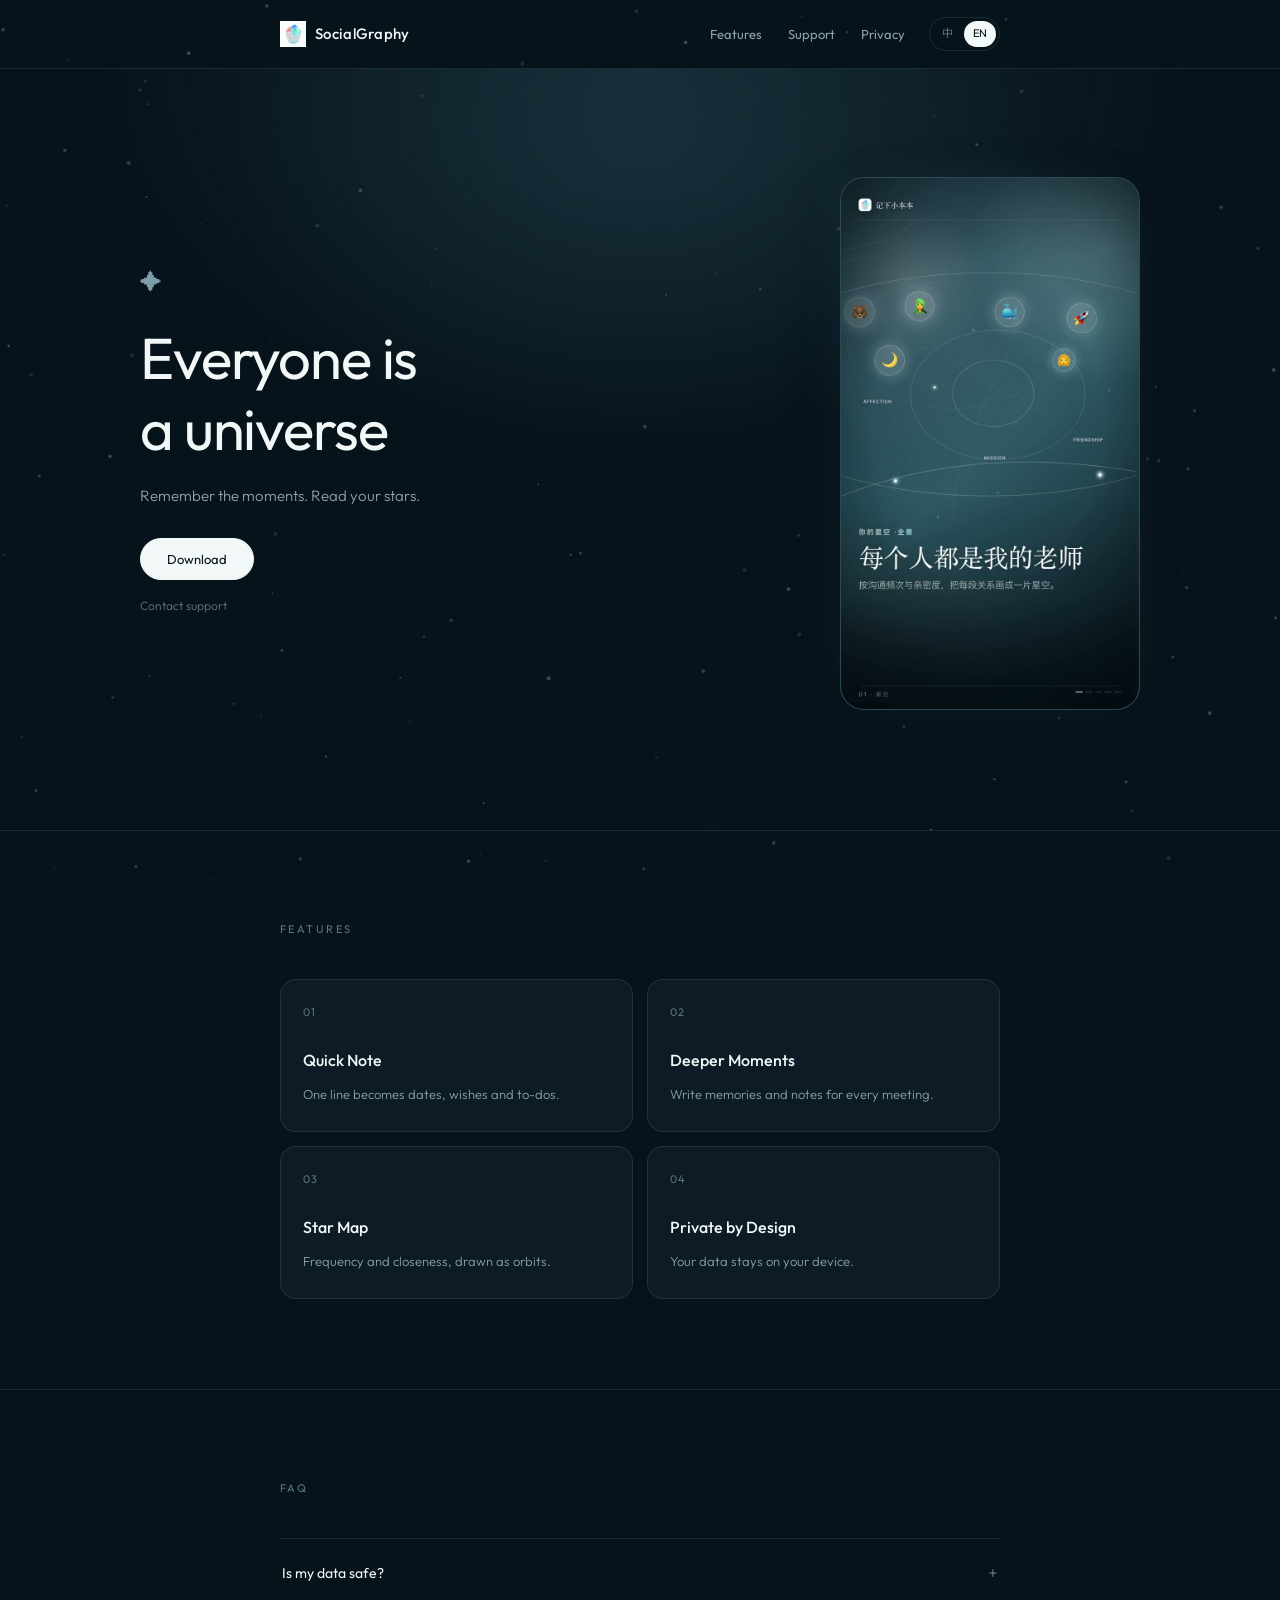
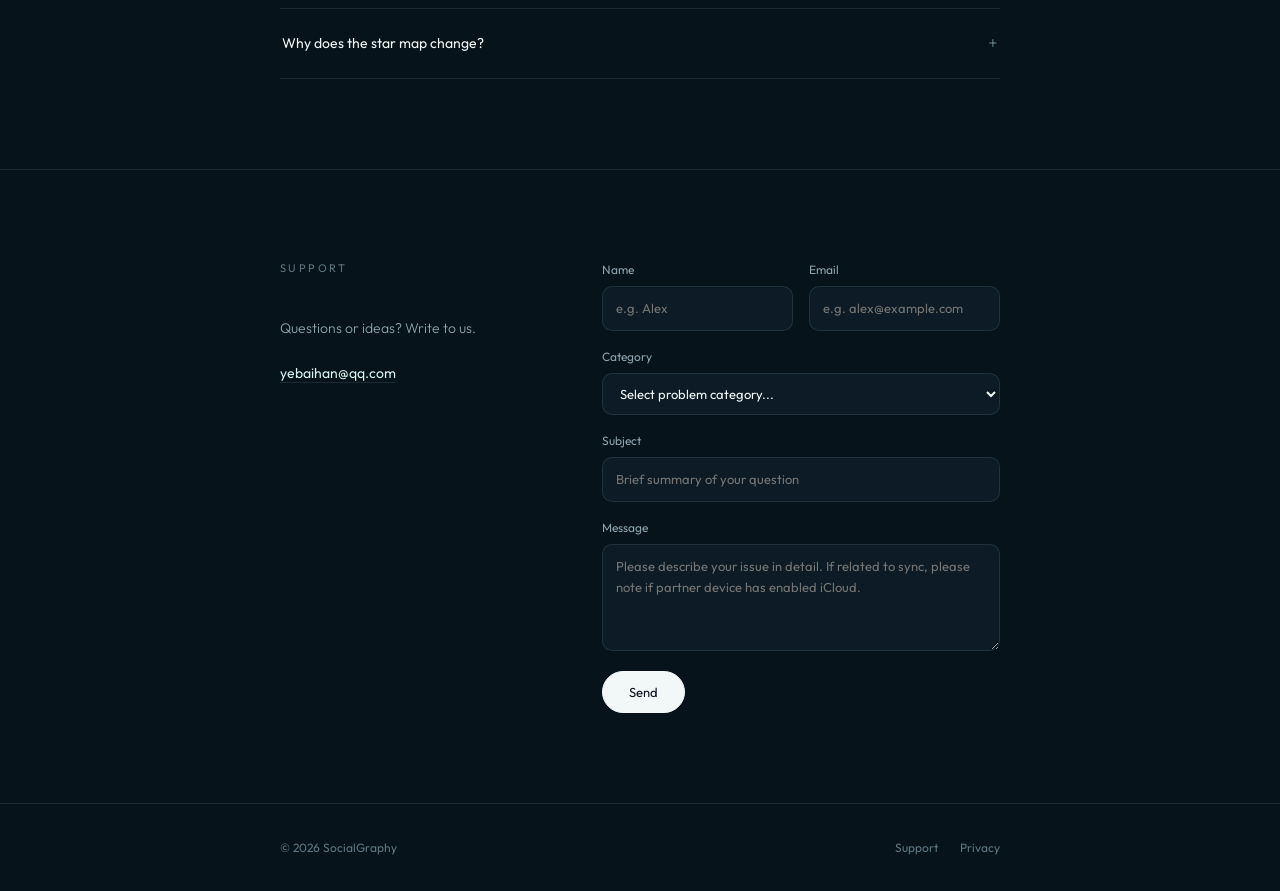
==== commit 13ffb4d3: "style: hero side-by-side layout with copy left and video right" ====
--- a/index.html
+++ b/index.html
@@ -31,24 +31,26 @@
     <main>
         <section class="hero">
             <div class="wrap hero-inner">
-                <div class="hero-mark" aria-hidden="true">✦</div>
-                <h1>
-                    <span class="lang-zh">每个人，<br>都是一座宇宙</span>
-                    <span class="lang-en">Everyone is<br>a universe</span>
-                </h1>
-                <p class="lead">
-                    <span class="lang-zh">记下相处，看懂你的人际星图。</span>
-                    <span class="lang-en">Remember the moments. Read your stars.</span>
-                </p>
+                <div class="hero-copy">
+                    <div class="hero-mark" aria-hidden="true">✦</div>
+                    <h1>
+                        <span class="lang-zh">每个人，<br>都是一座宇宙</span>
+                        <span class="lang-en">Everyone is<br>a universe</span>
+                    </h1>
+                    <p class="lead">
+                        <span class="lang-zh">记下相处，看懂你的人际星图。</span>
+                        <span class="lang-en">Remember the moments. Read your stars.</span>
+                    </p>
 
-                <a id="download-btn" href="https://apps.apple.com/cn/app/id6778294075" class="btn btn-solid" target="_blank" rel="noopener">
-                    <span class="lang-zh">下载 App</span>
-                    <span class="lang-en">Download</span>
-                </a>
-                <a href="#support" class="support-link">
-                    <span class="lang-zh">联系支持</span>
-                    <span class="lang-en">Contact support</span>
-                </a>
+                    <a id="download-btn" href="https://apps.apple.com/cn/app/id6778294075" class="btn btn-solid" target="_blank" rel="noopener">
+                        <span class="lang-zh">下载 App</span>
+                        <span class="lang-en">Download</span>
+                    </a>
+                    <a href="#support" class="support-link">
+                        <span class="lang-zh">联系支持</span>
+                        <span class="lang-en">Contact support</span>
+                    </a>
+                </div>
 
                 <div class="video-frame">
                     <video id="hero-video" autoplay muted loop playsinline preload="metadata"
--- a/style.css
+++ b/style.css
@@ -111,7 +111,7 @@
 /* ---------- Hero ---------- */
 .hero {
     position: relative;
-    text-align: center;
+    text-align: left;
     padding: 108px 0 120px;
     overflow: hidden;
 }
@@ -129,7 +129,16 @@
         radial-gradient(ellipse 42% 48% at 50% 12%, rgba(27, 53, 65, 0.42), transparent 78%);
     pointer-events: none;
 }
-.hero-inner { position: relative; }
+/* 左文右视：hero 单独放宽，文字栏与视频栏并排 */
+.hero-inner {
+    position: relative;
+    width: min(100% - 48px, 1000px);
+    display: grid;
+    grid-template-columns: 1fr auto;
+    gap: 80px;
+    align-items: center;
+}
+.hero-copy { min-width: 0; }
 
 .hero-mark {
     color: var(--mist);
@@ -153,11 +162,10 @@
     margin-bottom: 30px;
 }
 
-/* 视频：竖屏直接居中，细边 + 大圆角，不套手机壳 */
+/* 视频：竖屏，细边 + 大圆角，不套手机壳 */
 .video-frame {
-    width: min(100%, 300px);
+    width: 300px;
     aspect-ratio: 9 / 16;
-    margin: 46px auto 0;
     border: 1px solid var(--line);
     border-radius: 24px;
     overflow: hidden;
@@ -194,7 +202,7 @@
 .support-link {
     display: block;
     width: fit-content;
-    margin: 16px auto 0;
+    margin: 16px 0 0;
     color: var(--dim);
     font-size: 12px;
     font-weight: 300;
@@ -320,10 +328,18 @@
     .nav { gap: 14px; }
     .nav a { font-size: 12px; }
     .brand { font-size: 13px; }
-    .hero { padding: 72px 0 88px; }
+    .hero { padding: 72px 0 88px; text-align: center; }
+    /* 窄屏回到单栏：文字在上、视频在下 */
+    .hero-inner {
+        width: min(100% - 40px, 720px);
+        grid-template-columns: 1fr;
+        gap: 36px;
+    }
     .hero h1 { font-size: clamp(34px, 10vw, 46px); }
+    .hero-copy .btn, .hero-copy .support-link { margin-left: auto; margin-right: auto; }
+    .support-link { margin-left: auto; margin-right: auto; }
     .lead { font-size: 13px; margin-bottom: 26px; }
-    .video-frame { width: min(100%, 280px); margin-top: 36px; }
+    .video-frame { width: min(100%, 280px); margin: 0 auto; }
     section.features, section.faq, section.support { padding: 68px 0; }
     .grid { grid-template-columns: 1fr; }
     .support-inner { grid-template-columns: 1fr; gap: 32px; }
